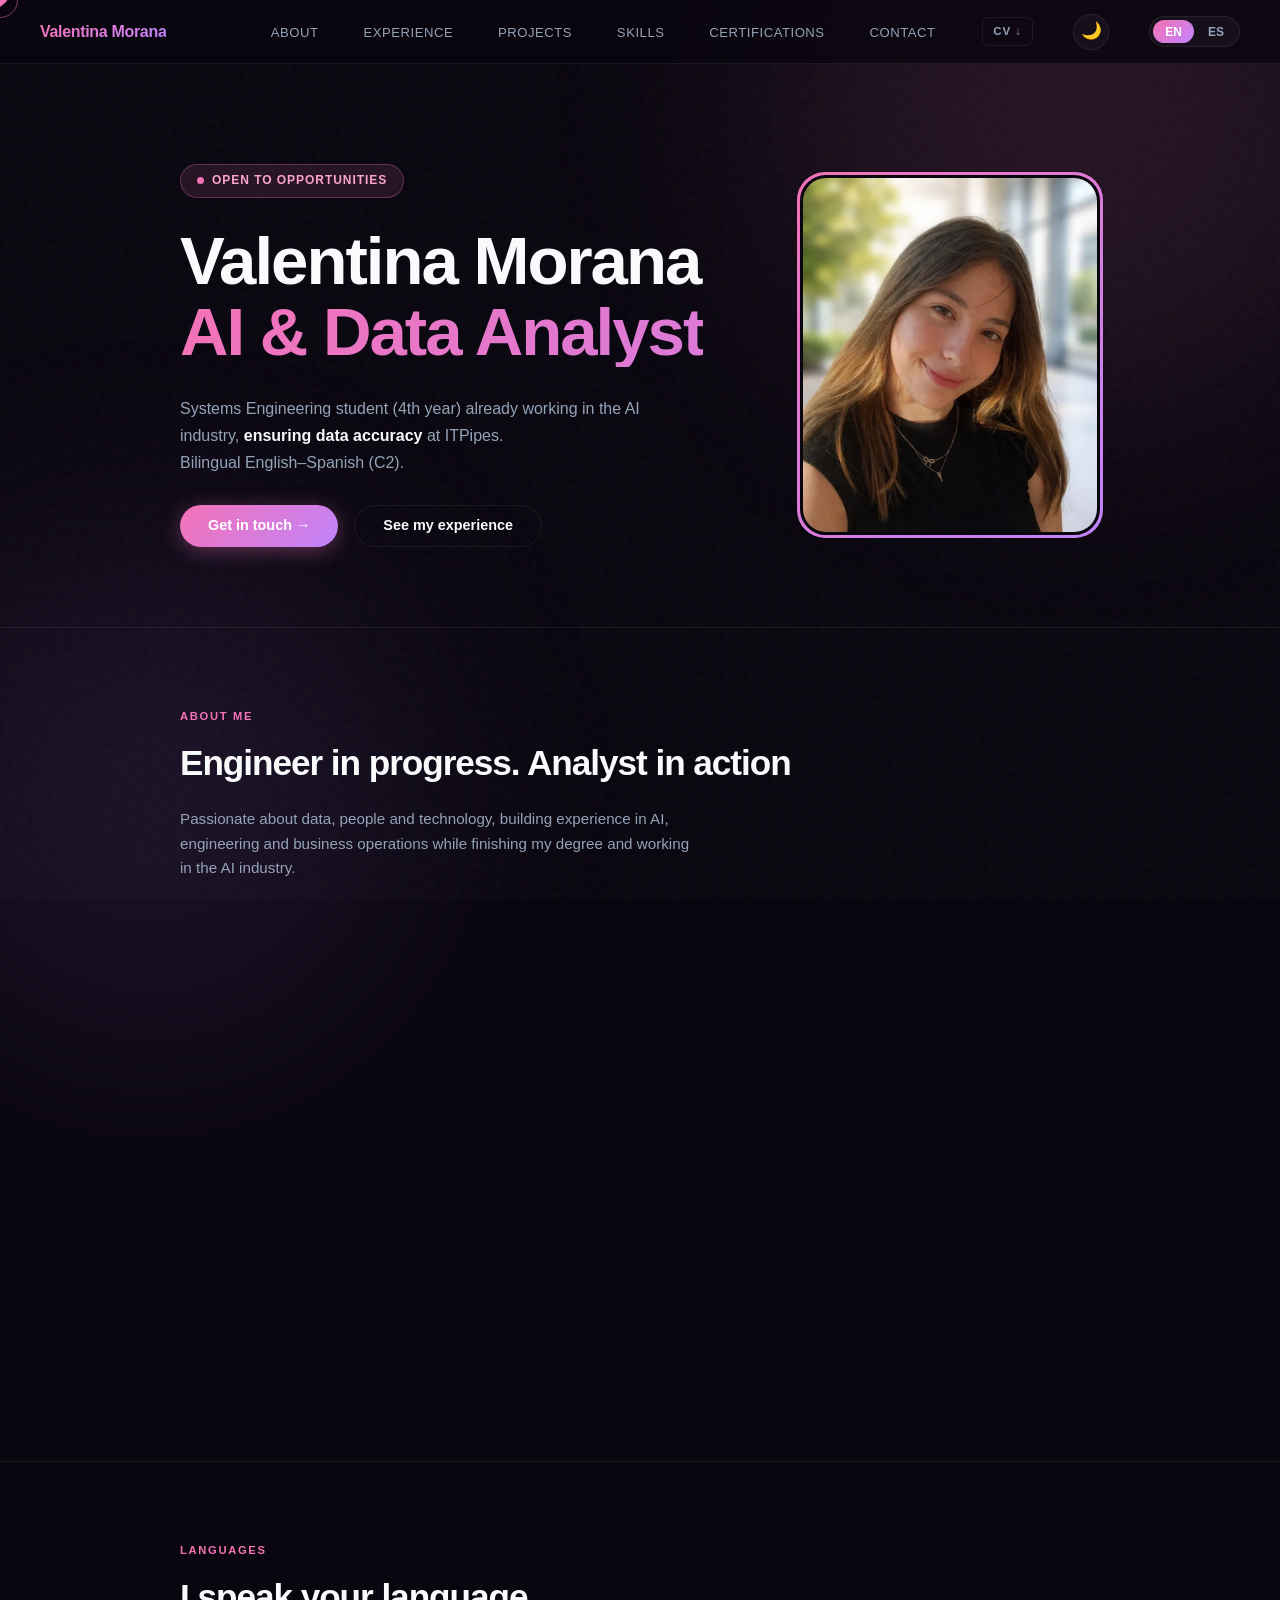
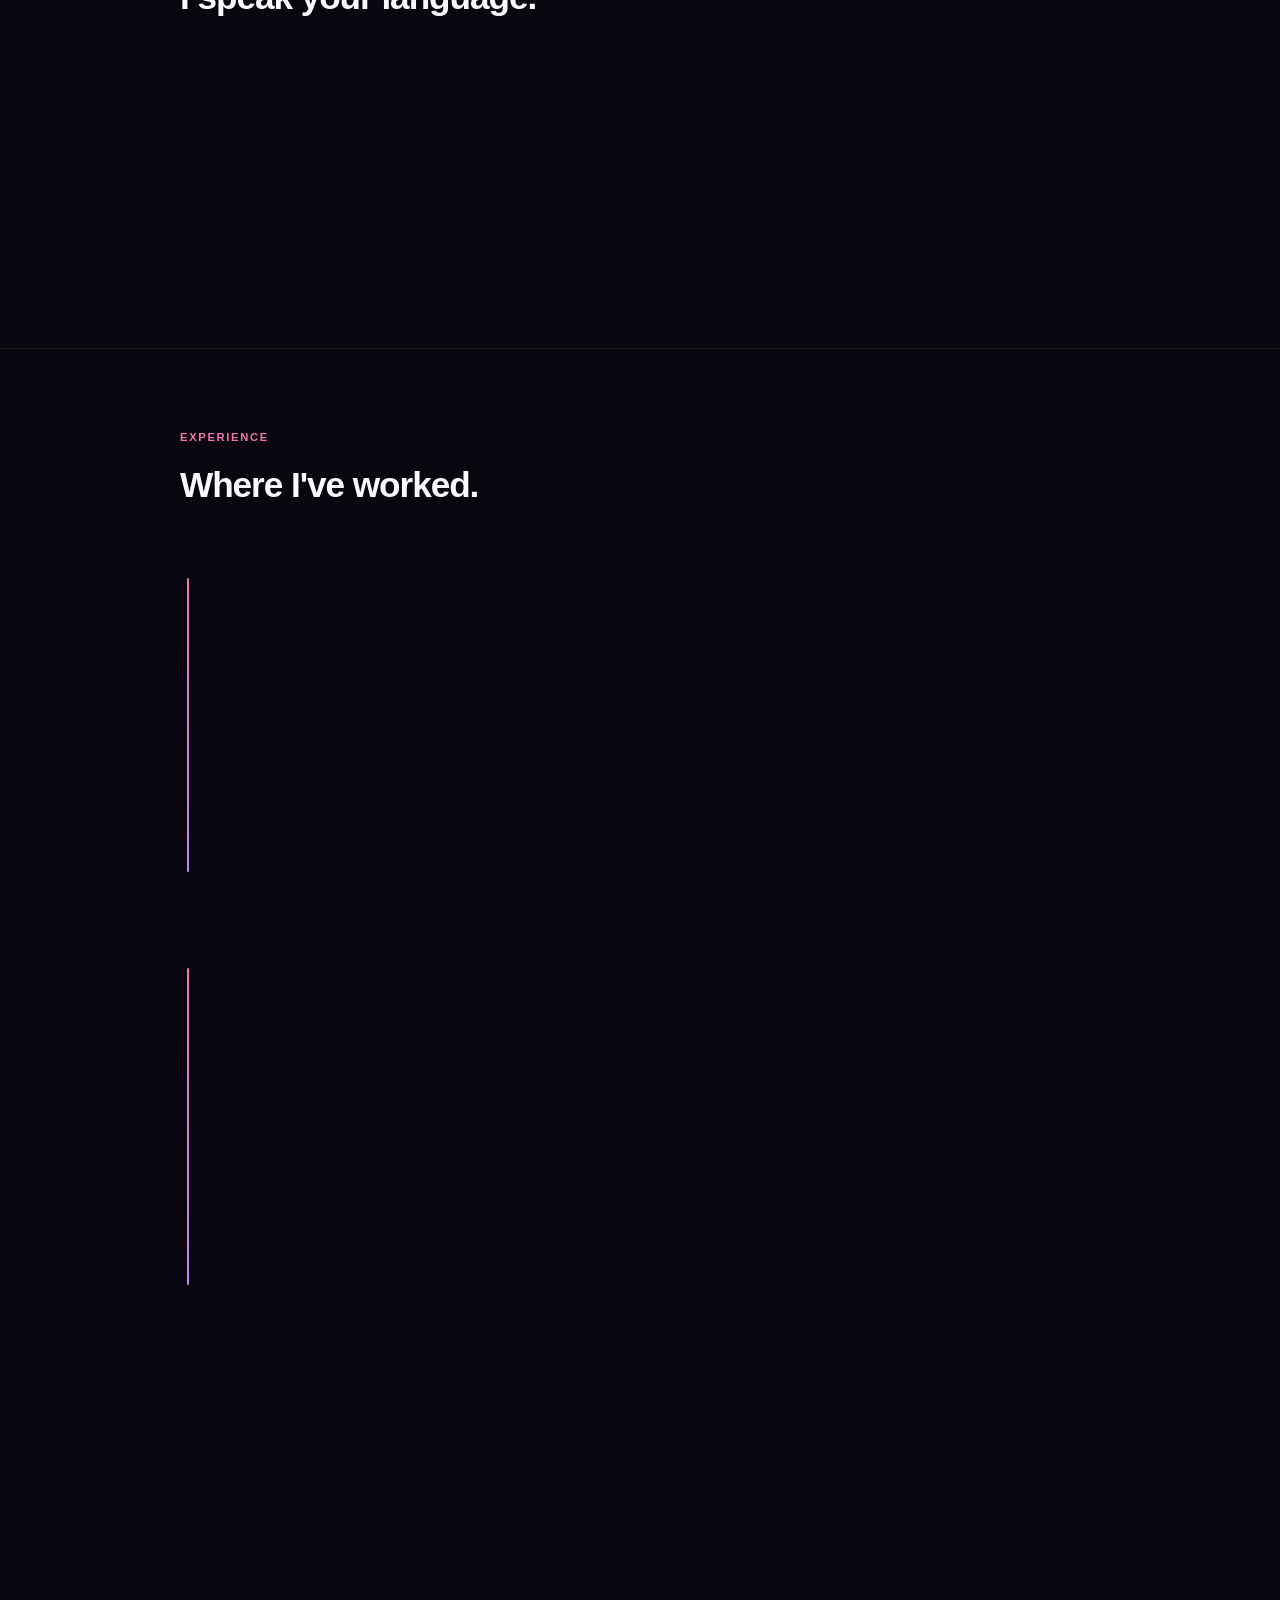
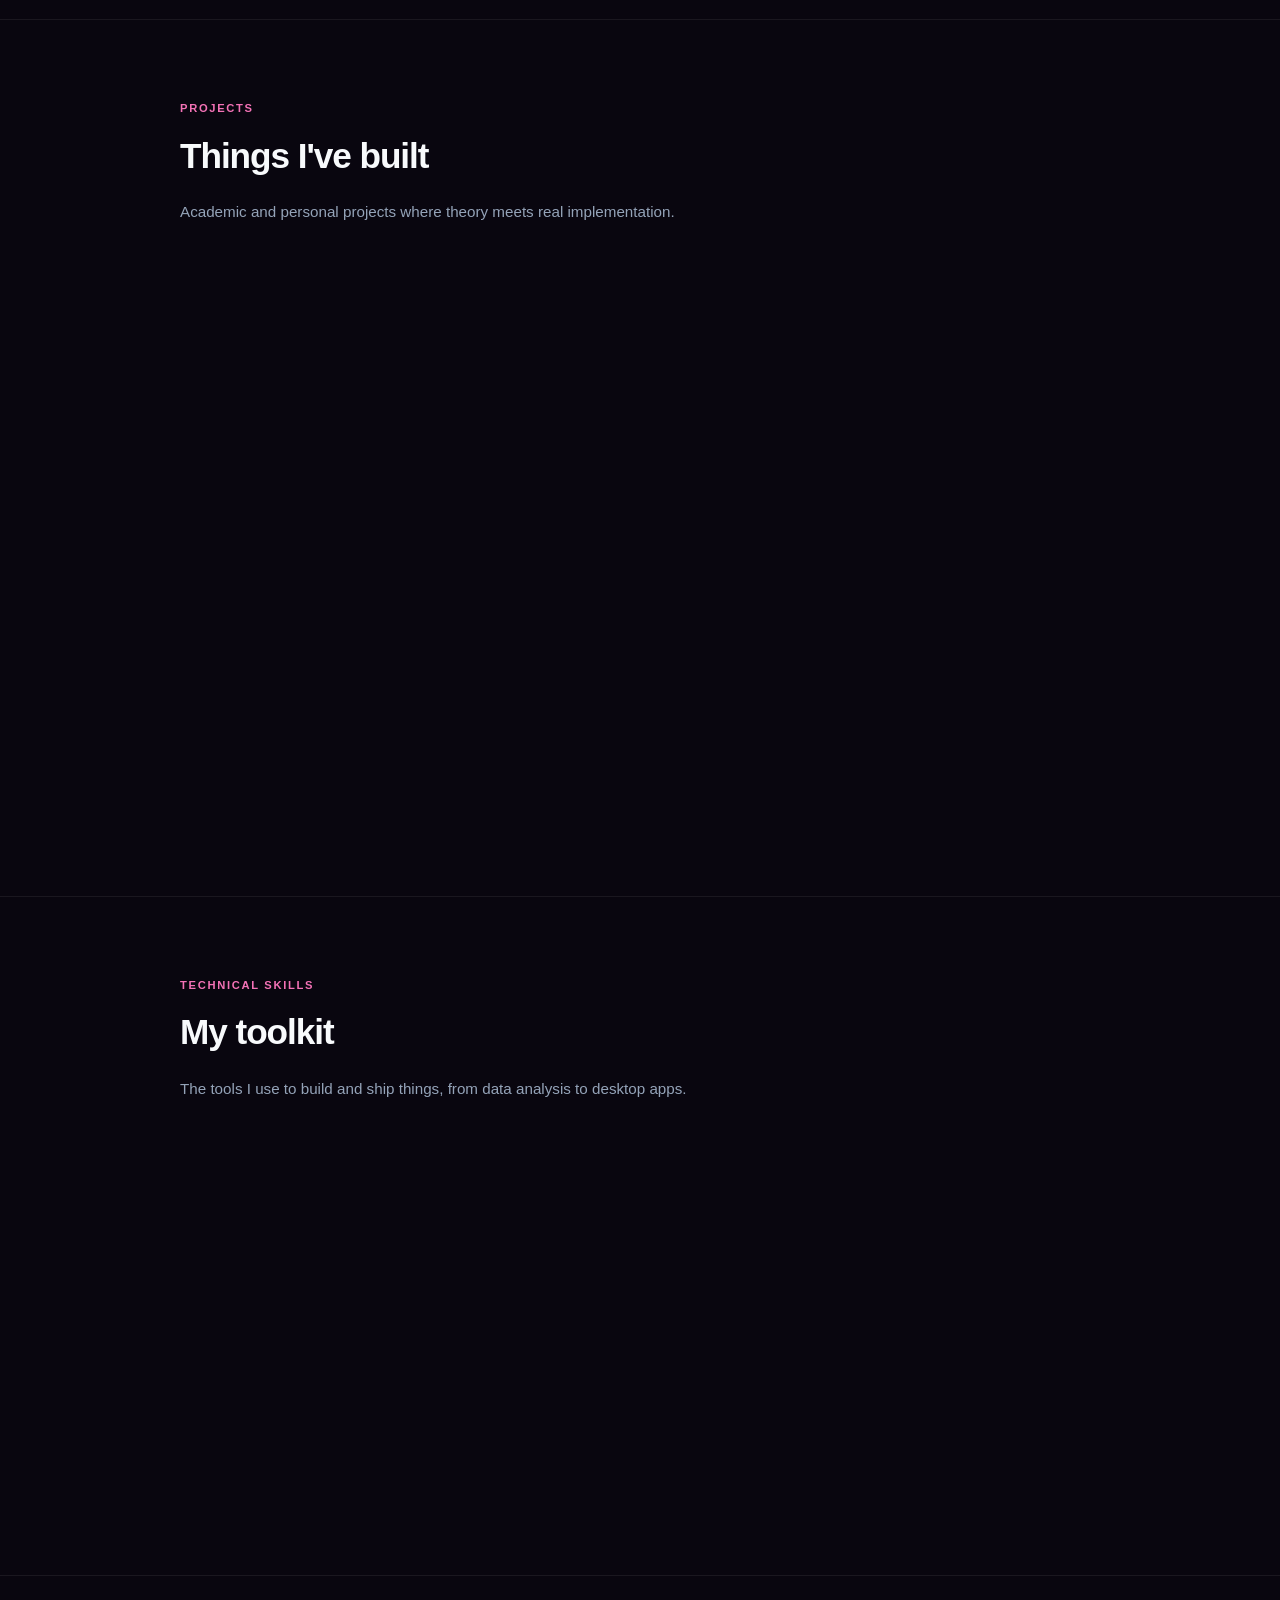
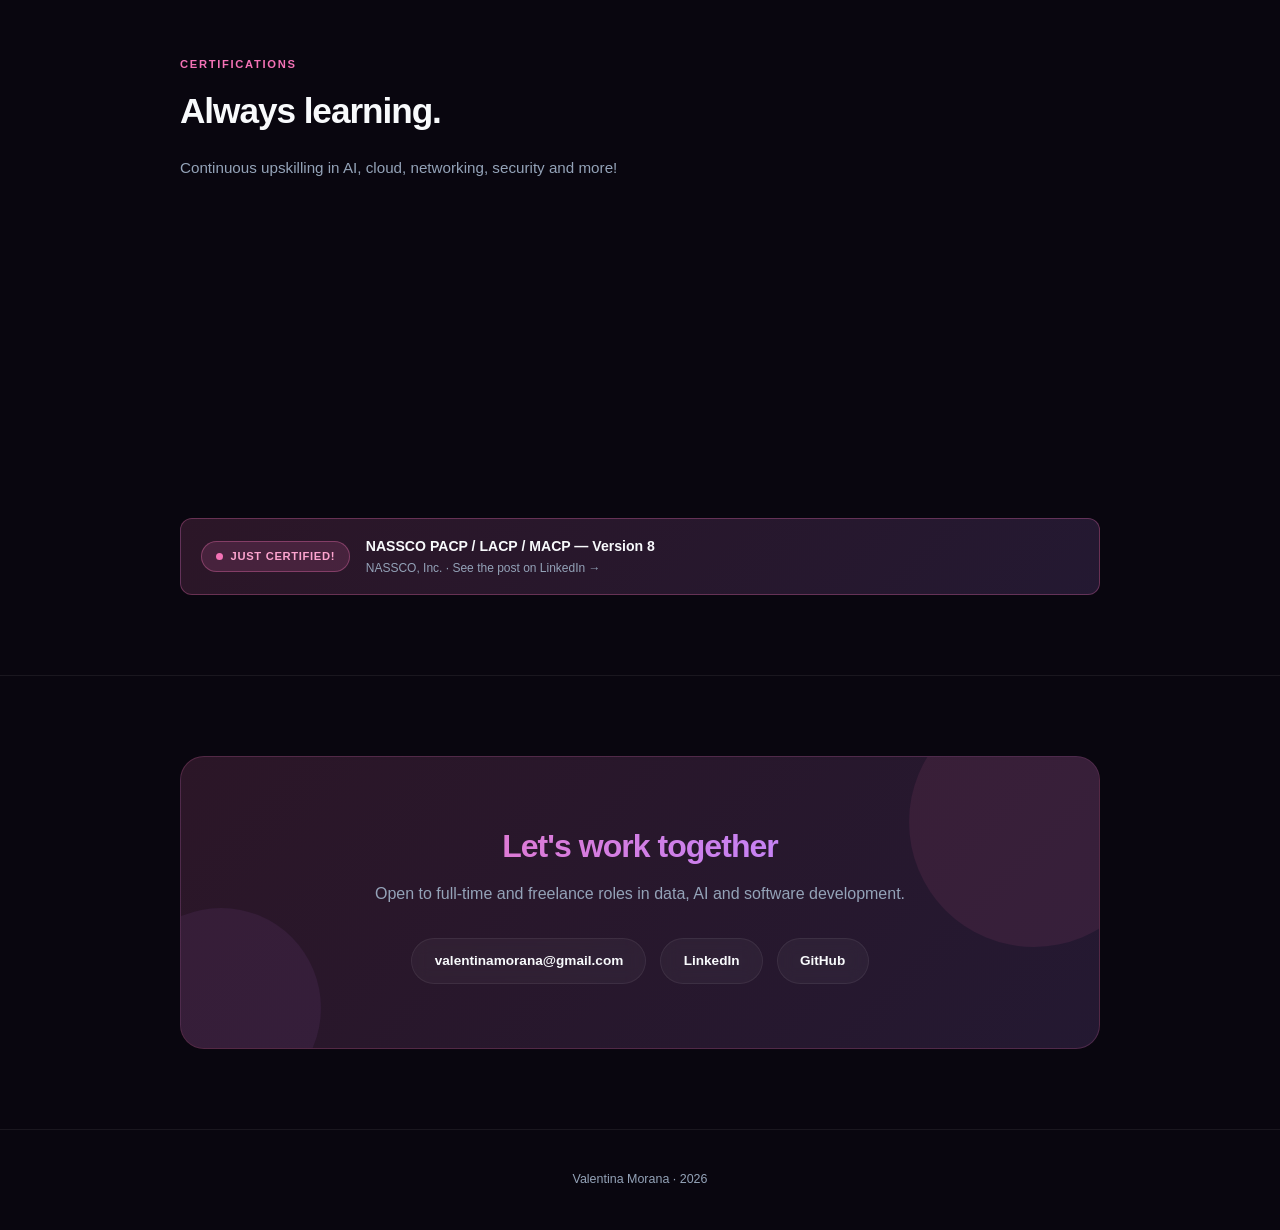
==== index.html @ 2c930c5a "fix missing cursor on 404, align copy across EN/ES, drop dangling punctuation - extract custom curso" ====
<!DOCTYPE html>
<html lang="en">
<head>
  <meta charset="UTF-8"/>
  <meta name="viewport" content="width=device-width, initial-scale=1.0"/>
  <meta name="description" content="Valentina Morana — AI &amp; Data Analyst. Systems Engineering student (4th year) working in AI quality at ITPipes. Open to data, AI and software roles."/>
  <meta property="og:title" content="Valentina Morana — AI &amp; Data Analyst"/>
  <meta property="og:description" content="Systems Engineering student (4th year) working in AI quality at ITPipes. Open to data, AI and software roles. Bilingual EN–ES (C2)."/>
  <meta property="og:type" content="website"/>
  <meta property="og:image" content="https://valentinamorana.vercel.app/images/og-image.jpg"/>
  <meta property="og:image:width" content="1200"/>
  <meta property="og:image:height" content="630"/>
  <meta name="twitter:card" content="summary_large_image"/>
  <meta name="twitter:title" content="Valentina Morana — AI &amp; Data Analyst"/>
  <meta name="twitter:description" content="Systems Engineering student (4th year) working in AI quality at ITPipes. Open to data, AI and software roles."/>
  <meta name="twitter:image" content="https://valentinamorana.vercel.app/images/og-image.jpg"/>
  <title>Valentina Morana — AI &amp; Data Analyst</title>
  <link rel="canonical" href="https://valentinamorana.vercel.app/"/>
  <link rel="icon" type="image/svg+xml" href="images/favicon.svg"/>
  <link rel="apple-touch-icon" href="images/favicon.svg"/>
  <link rel="manifest" href="manifest.json"/>
  <meta name="theme-color" content="#09060f"/>
  <meta http-equiv="Content-Security-Policy" content="default-src 'self'; img-src 'self' data:; style-src 'self' https://fonts.googleapis.com; font-src 'self' https://fonts.gstatic.com; script-src 'self'; connect-src 'self' https://vitals.vercel-insights.com"/>
  <link rel="preconnect" href="https://fonts.googleapis.com"/>
  <link rel="preconnect" href="https://fonts.gstatic.com" crossorigin/>
  <link href="https://fonts.googleapis.com/css2?family=Inter:wght@300;400;500;600;700;800;900&display=swap" rel="stylesheet"/>
  <link rel="preload" as="image" href="images/photo.webp" type="image/webp" fetchpriority="high"/>
  <link rel="stylesheet" href="style.css"/>
  <script type="application/ld+json">
  {
    "@context": "https://schema.org",
    "@type": "Person",
    "name": "Valentina Morana",
    "jobTitle": "AI & Data Analyst",
    "url": "https://valentinamorana.vercel.app/",
    "image": "https://valentinamorana.vercel.app/images/photo.jpg",
    "email": "mailto:valentinamorana@gmail.com",
    "sameAs": [
      "https://www.linkedin.com/in/valentinamorana/",
      "https://github.com/valentinamorana"
    ],
    "alumniOf": {
      "@type": "CollegeOrUniversity",
      "name": "Universidad Abierta Interamericana"
    },
    "worksFor": {
      "@type": "Organization",
      "name": "ITPipes"
    }
  }
  </script>
</head>
<body>

<a href="#main-content" class="skip-link" data-i18n="skip_link">Skip to content</a>

<!-- custom cursor -->
<div class="cursor-dot" id="cursor-dot" aria-hidden="true"></div>
<div class="cursor-ring" id="cursor-ring" aria-hidden="true"></div>

<!-- ambient blobs -->
<div class="blob blob-1" aria-hidden="true"></div>
<div class="blob blob-2" aria-hidden="true"></div>

<!-- NAV -->
<nav>
  <span class="nav-logo">Valentina Morana</span>
  <div class="nav-right">
    <ul class="nav-links">
      <li><a href="#about" data-i18n="nav_about">About</a></li>
      <li><a href="#experience" data-i18n="nav_exp">Experience</a></li>
      <li><a href="#projects" data-i18n="nav_proj">Projects</a></li>
      <li><a href="#skills" data-i18n="nav_skills">Skills</a></li>
      <li><a href="#certifications" data-i18n="nav_certs">Certifications</a></li>
      <li><a href="#contact" data-i18n="nav_contact">Contact</a></li>
    </ul>
    <a class="cv-btn" href="CV/Resume - Valentina Morana.pdf" download="Resume - Valentina Morana.pdf" id="cv-btn" aria-label="Download CV">CV ↓</a>
    <button class="theme-btn" id="theme-btn" aria-label="Toggle dark/light theme">🌙</button>
    <div class="lang-toggle" role="group" aria-label="Language switcher">
      <button class="lang-btn active" id="btn-en" aria-pressed="true">EN</button>
      <button class="lang-btn" id="btn-es" aria-pressed="false">ES</button>
    </div>
  </div>
</nav>

<main id="main-content">

<!-- HERO -->
<div class="hero">
  <div class="hero-left">
    <div class="hero-badge">
      <span class="dot"></span>
      <span data-i18n="hero_badge">Open to opportunities</span>
    </div>
    <h1>
      <span class="name">Valentina Morana</span>
      <span class="title" data-i18n="hero_title">AI &amp; Data Analyst</span>
    </h1>
    <p class="hero-sub" data-i18n="hero_sub">
      Systems Engineering student (4th year) already working in the AI industry,
      <strong>ensuring data accuracy</strong> at ITPipes.<br/>
      Bilingual English–Spanish (C2).
    </p>
    <div class="hero-cta">
      <a href="#contact" class="btn-primary" data-i18n="hero_cta1">Get in touch →</a>
      <a href="#experience" class="btn-secondary" data-i18n="hero_cta2">See my experience</a>
    </div>
  </div>

  <div class="hero-photo-wrap">
    <div class="hero-photo" id="photo-click">
      <picture>
        <source srcset="images/photo.webp" type="image/webp"/>
        <img id="hero-photo-img" src="images/photo.jpg" width="700" height="1050" alt="Valentina Morana" fetchpriority="high"/>
      </picture>
    </div>
  </div>
</div>

<hr class="divider"/>

<!-- ABOUT -->
<div class="section-wrap">
<section id="about">
  <p class="section-label" data-i18n="about_label">About me</p>
  <h2 class="section-title" data-i18n="about_title">Engineer in progress. Analyst in action</h2>
  <p class="section-desc" data-i18n="about_desc">Passionate about data, people and technology, building experience in AI, engineering and business operations while finishing my degree and working in the AI industry.</p>
  <div class="about-grid">
    <div class="about-card highlight">
      <span class="icon">🧠</span>
      <h3 data-i18n="about_c1_title">AI &amp; Data Quality</h3>
      <p data-i18n="about_c1_desc">Validating datasets for AI model training at ITPipes under NASSCO standards. I make sure AI learns from clean, reliable data.</p>
    </div>
    <div class="about-card">
      <span class="icon">🎓</span>
      <h3 data-i18n="about_c2_title">Systems Engineering — 4th Year</h3>
      <p data-i18n="about_c2_desc">Studying at Universidad Abierta Interamericana with hands-on experience in SQL Server, .NET, Python and C++.</p>
    </div>
    <div class="about-card highlight">
      <span class="icon">📊</span>
      <h3 data-i18n="about_c4_title">Business + Tech Mindset</h3>
      <p data-i18n="about_c4_desc">Experience bridging data pipelines and business operations — from logistics reporting to cross-functional team coordination.</p>
    </div>
    <div class="about-card">
      <span class="icon">🤖</span>
      <h3 data-i18n="pers_c1_title">Robotics Enthusiast</h3>
      <p data-i18n="pers_c1_desc">I genuinely enjoy building things — from IoT hardware projects to AI-driven systems. Robotics is where my curiosity lives.</p>
    </div>
    <div class="about-card highlight">
      <span class="icon">🗣️</span>
      <h3 data-i18n="pers_c2_title">Former English Teacher</h3>
      <p data-i18n="pers_c2_desc">I taught English before pivoting to tech. That background gives me strong communication skills — I explain complex ideas clearly, in two languages.</p>
    </div>
    <div class="about-card">
      <span class="icon">🤝</span>
      <h3 data-i18n="pers_c3_title">People Person</h3>
      <p data-i18n="pers_c3_desc">Years of client-facing work, team leadership and teaching mean I'm just as comfortable in a meeting room as I am in a dataset.</p>
    </div>
  </div>
</section>
</div>

<hr class="divider"/>

<!-- LANGUAGES -->
<div class="section-wrap">
<section id="languages">
  <p class="section-label" data-i18n="lang_label">Languages</p>
  <h2 class="section-title" data-i18n="lang_title">I speak your language.</h2>
  <div class="lang-cards">
    <div class="lang-card">
      <div class="lang-initial">ES</div>
      <div class="lang-name" data-i18n="lang1_name">Spanish</div>
      <span class="lang-level" data-i18n="lang1_level">Native</span>
      <p class="lang-desc" data-i18n="lang1_desc">Native speaker. Fluent in professional, technical, and everyday contexts.</p>
    </div>
    <div class="lang-card">
      <div class="lang-initial">EN</div>
      <div class="lang-name" data-i18n="lang2_name">English</div>
      <span class="lang-level">C2 Proficient</span>
      <p class="lang-desc" data-i18n="lang2_desc">Cambridge C1 Grade A · EF SET 81/100. Fully comfortable in English-only environments, meetings and written communication.</p>
    </div>
  </div>
</section>
</div>

<hr class="divider"/>

<!-- EXPERIENCE -->
<div class="section-wrap">
<section id="experience">
  <p class="section-label" data-i18n="exp_label">Experience</p>
  <h2 class="section-title" data-i18n="exp_title">Where I've worked.</h2>
  <div class="timeline">

    <div class="timeline-group">
      <div class="timeline-item">
        <span class="timeline-date">May 2026 — <span data-i18n="present">Present</span></span>
        <div class="timeline-content">
          <span class="timeline-company">ITPipes</span>
          <span class="timeline-role">Senior Business Quality Analyst</span>
          <p class="timeline-desc" data-i18n="exp0_desc">Promoted to Senior BQA — leading quality control processes and raising data standards for AI pipelines across the team.</p>
          <span class="timeline-tag" data-i18n="exp0_tag">🏆 Promoted</span>
        </div>
      </div>

      <div class="timeline-item">
        <span class="timeline-date">Sep 2025 — May 2026</span>
        <div class="timeline-content">
          <span class="timeline-company">ITPipes</span>
          <span class="timeline-role">Business Quality Analyst</span>
          <p class="timeline-desc" data-i18n="exp1_desc">Validated and quality-controlled pipeline inspection datasets under NASSCO standards, ensuring data integrity prior to AI model ingestion.</p>
          <span class="timeline-tag" data-i18n="exp1_tag">AI &amp; Data Quality</span>
        </div>
      </div>
    </div>

    <div class="timeline-group">
      <div class="timeline-item">
        <span class="timeline-date">Jan 2025 — Aug 2025</span>
        <div class="timeline-content">
          <span class="timeline-company">PLS Logistic Services</span>
          <span class="timeline-role" data-i18n="exp2_role">Logistics Coordinator</span>
          <p class="timeline-desc" data-i18n="exp2_desc">Promoted after 8 months — coordinated freight operations between clients, carriers and suppliers, managed shipment follow-ups and issue resolution, and led cross-functional workflow management in high-volume U.S. logistics environments.</p>
          <span class="timeline-tag" data-i18n="exp2_tag">🏆 Promoted</span>
        </div>
      </div>

      <div class="timeline-item">
        <span class="timeline-date">Jun 2024 — Jan 2025</span>
        <div class="timeline-content">
          <span class="timeline-company">PLS Logistic Services</span>
          <span class="timeline-role" data-i18n="exp3_role">Data Operations Analyst — Track &amp; Trace</span>
          <p class="timeline-desc" data-i18n="exp3_desc">Monitored and analyzed real-time freight data for U.S.-based logistics operations — tracking shipments, identifying delays and reporting on carrier performance across multiple logistics platforms.</p>
          <span class="timeline-tag" data-i18n="exp3_tag">Data Ops · Reporting</span>
        </div>
      </div>
    </div>

    <div class="timeline-item">
      <span class="timeline-date">Dec 2023 — Jun 2024</span>
      <div class="timeline-content">
        <span class="timeline-company">Bis Contact Center</span>
        <span class="timeline-role" data-i18n="exp4_role">Bilingual Analyst — US Health Insurance</span>
        <p class="timeline-desc" data-i18n="exp4_desc">Analyzed patient records for data-driven decisions in US health insurance cases. Worked entirely in English in a high-stakes, detail-oriented environment.</p>
        <span class="timeline-tag">English C2 · Data Analysis</span>
      </div>
    </div>

  </div>
</section>
</div>

<hr class="divider"/>

<!-- PROJECTS -->
<div class="section-wrap">
<section id="projects">
  <p class="section-label" data-i18n="proj_label">Projects</p>
  <h2 class="section-title" data-i18n="proj_title">Things I've built</h2>
  <p class="section-desc" data-i18n="proj_desc">Academic and personal projects where theory meets real implementation.</p>

  <div class="projects-grid">
    <div class="project-card featured">
      <div class="project-header">
        <span class="project-icon">💡</span>
        <span class="project-date">Oct – Nov 2025</span>
      </div>
      <div class="project-title" data-i18n="proj1_title">Interactive Light Show — IoT System with Sound Sensor</div>
      <p class="project-desc" data-i18n="proj1_desc">Final project for the Robotics subject at UAI. Developed an IoT smart lighting system that reacts in real time to sound input — integrating hardware sensors with a mobile app built in Android Studio.</p>
      <div class="project-tags">
        <span class="project-tag">Arduino</span>
        <span class="project-tag">Android Studio</span>
        <span class="project-tag">IoT</span>
        <span class="project-tag">Sensors</span>
        <span class="project-tag">Hardware</span>
      </div>
    </div>

    <div class="project-card">
      <div class="project-header">
        <span class="project-icon">🔍</span>
        <span class="project-date">Aug – Sep 2025</span>
      </div>
      <div class="project-title" data-i18n="proj2_title">Data Lake — Crime Statistics in Argentina</div>
      <p class="project-desc" data-i18n="proj2_desc">Data engineering project building a lake from public crime statistics in Argentina — structured, modeled and analyzed for insights.</p>
      <div class="project-tags">
        <span class="project-tag">Python</span>
        <span class="project-tag">SQL</span>
        <span class="project-tag">Data Lake</span>
        <span class="project-tag">Analytics</span>
      </div>
    </div>

    <div class="project-card">
      <div class="project-header">
        <span class="project-icon">📊</span>
        <span class="project-date">Jul 2025</span>
      </div>
      <div class="project-title" data-i18n="proj3_title">Statistical Inference &amp; Applied Probability — UAI Award</div>
      <p class="project-desc" data-i18n="proj3_desc">End-of-term project applying statistical inference, sampling theory and probability distributions to real-world data. Recognized with the "Premio a las Buenas Prácticas" by UAI and presented in the university's academic podcast.</p>
      <div class="project-tags">
        <span class="project-tag">Statistics</span>
        <span class="project-tag">Probability</span>
        <span class="project-tag">🏆 UAI Award</span>
        <span class="project-tag">UAI Podcast</span>
      </div>
    </div>
  </div>
</section>
</div>

<hr class="divider"/>

<!-- SKILLS -->
<div class="section-wrap">
<section id="skills">
  <p class="section-label" data-i18n="skills_label">Technical Skills</p>
  <h2 class="section-title" data-i18n="skills_title">My toolkit</h2>
  <p class="section-desc" data-i18n="skills_desc">The tools I use to build and ship things, from data analysis to desktop apps.</p>
  <div class="skills-grid">
    <div class="skill-card highlight">
      <span class="skill-icon">🐍</span>
      <h4>Python</h4>
      <p data-i18n="skill1_desc">Pandas &amp; NumPy for data analysis. Data Science and Analytics workflows.</p>
    </div>
    <div class="skill-card">
      <span class="skill-icon">🗄️</span>
      <h4>SQL Server</h4>
      <p data-i18n="skill2_desc">Relational DB design, stored procedures and C# integration.</p>
    </div>
    <div class="skill-card highlight">
      <span class="skill-icon">💻</span>
      <h4>C# / .NET</h4>
      <p data-i18n="skill3_desc">Desktop apps with Windows Forms and OOP principles.</p>
    </div>
    <div class="skill-card">
      <span class="skill-icon">⚙️</span>
      <h4>C++</h4>
      <p data-i18n="skill4_desc">Performance programming, data structures, memory management.</p>
    </div>
    <div class="skill-card">
      <span class="skill-icon">🔗</span>
      <h4>n8n / AI Agents</h4>
      <p data-i18n="skill5_desc">Automated AI agent workflows and integrations.</p>
    </div>
    <div class="skill-card highlight">
      <span class="skill-icon">📈</span>
      <h4>Power BI</h4>
      <p data-i18n="skill6_desc">Interactive dashboards and data visualization for business reporting.</p>
    </div>
    <div class="skill-card">
      <span class="skill-icon">🐙</span>
      <h4>Git / GitHub</h4>
      <p data-i18n="skill7_desc">Version control, branching and collaborative development workflows.</p>
    </div>
    <div class="skill-card highlight">
      <span class="skill-icon">🐧</span>
      <h4>Linux / Bash</h4>
      <p data-i18n="skill8_desc">Command line, shell scripting and file system management in Unix environments.</p>
    </div>
  </div>
</section>
</div>

<hr class="divider"/>

<!-- CERTIFICATIONS -->
<div class="section-wrap">
<section id="certifications">
  <p class="section-label" data-i18n="certs_label">Certifications</p>
  <h2 class="section-title" data-i18n="certs_title">Always learning.</h2>
  <p class="section-desc" data-i18n="certs_desc">Continuous upskilling in AI, cloud, networking, security and more!</p>
  <div class="certs-grid">
    <div class="cert-card"><div class="cert-logo">🤖</div><div><span class="cert-name">Creating AI Agents with n8n</span><span class="cert-issuer">LinkedIn Learning</span></div></div>
    <div class="cert-card"><div class="cert-logo">☁️</div><div><span class="cert-name">Cloud Foundations</span><span class="cert-issuer">AWS Academy</span></div></div>
    <div class="cert-card"><div class="cert-logo">🔒</div><div><span class="cert-name">HCIA-Security V4.0</span><span class="cert-issuer">Huawei ICT Academy</span></div></div>
    <div class="cert-card"><div class="cert-logo">📡</div><div><span class="cert-name">HCIA-5G V2.0</span><span class="cert-issuer">Huawei ICT Academy</span></div></div>
    <div class="cert-card"><div class="cert-logo">🌐</div><div><span class="cert-name">HCIA-Datacom V1.0</span><span class="cert-issuer">Huawei ICT Academy</span></div></div>
    <div class="cert-card"><div class="cert-logo">🌐</div><div><span class="cert-name">Computer Network</span><span class="cert-issuer">Huawei ICT Academy</span></div></div>
    <div class="cert-card"><div class="cert-logo">📊</div><div><span class="cert-name" data-i18n="cert_google_name">Google Data Analytics Certificate</span><span class="cert-issuer" data-i18n="cert_google_issuer">Coursera / Google · Modules 1–2</span></div></div>
    <div class="cert-card"><div class="cert-logo">📜</div><div><span class="cert-name">First Certificate in English — C1 Grade A</span><span class="cert-issuer">Cambridge Assessment</span></div></div>
    <div class="cert-card"><div class="cert-logo">📜</div><div><span class="cert-name">EF SET Certificate — 81/100 (C2)</span><span class="cert-issuer">EF Education First</span></div></div>
  </div>

  <a class="cert-fresh" href="https://www.linkedin.com/posts/valentinamorana_morana-valentina-plm-v8-nassco-ugcPost-7473471035372404736-lhkv/" target="_blank" rel="noopener noreferrer">
    <span class="cert-fresh-badge"><span class="dot"></span><span data-i18n="cert_fresh_badge">Just certified!</span></span>
    <div class="cert-fresh-body">
      <span class="cert-fresh-name">NASSCO PACP / LACP / MACP — Version 8</span>
      <span class="cert-fresh-issuer" data-i18n="cert_fresh_issuer">NASSCO, Inc. · See the post on LinkedIn →</span>
    </div>
  </a>
</section>
</div>

<hr class="divider"/>

<!-- CONTACT -->
<div class="section-wrap">
<section id="contact">
  <div class="contact-box">
    <h2 data-i18n="contact_title">Let's work together</h2>
    <p data-i18n="contact_desc">Open to full-time and freelance roles in data, AI and software development.</p>
    <div class="contact-links">
      <a href="mailto:valentinamorana@gmail.com" class="contact-link">valentinamorana@gmail.com</a>
      <a href="https://www.linkedin.com/in/valentinamorana/" target="_blank" rel="noopener noreferrer" class="contact-link">LinkedIn</a>
      <a href="https://github.com/valentinamorana" target="_blank" rel="noopener noreferrer" class="contact-link">GitHub</a>
    </div>
  </div>
</section>
</div>

</main>

<footer>
  <span data-i18n="footer">Valentina Morana · 2026</span>
</footer>

<script defer src="cursor.js"></script>
<script defer src="main.js"></script>
<script defer src="analytics-init.js"></script>
<script defer src="/_vercel/insights/script.js"></script>
</body>
</html>
---- style.css ----
*, *::before, *::after { box-sizing: border-box; margin: 0; padding: 0; }

:root {
  --bg:        #09060f;
  --bg2:       #110c1c;
  --pink:      #f472b6;
  --pink-soft: #fda4cf;
  --lilac:     #c084fc;
  --grad:      linear-gradient(135deg, #f472b6 0%, #c084fc 100%);
  --grad-soft: linear-gradient(135deg, rgba(244,114,182,0.15) 0%, rgba(192,132,252,0.15) 100%);
  --white:     #f8fafc;
  --muted:     #94a3b8;
  --border:    rgba(255,255,255,0.07);
  --card:      rgba(255,255,255,0.04);
  --shadow:    0 4px 24px rgba(244,114,182,0.12);
  --radius:    18px;
  --radius-sm: 12px;
}

html { scroll-behavior: smooth; }

body {
  font-family: 'Inter', sans-serif;
  background: var(--bg);
  color: var(--white);
  line-height: 1.6;
  overflow-x: hidden;
}

/* ─── NOISE TEXTURE overlay ─── */
body::before {
  content: '';
  position: fixed; inset: 0; z-index: 0;
  background-image: url("data:image/svg+xml,%3Csvg viewBox='0 0 200 200' xmlns='http://www.w3.org/2000/svg'%3E%3Cfilter id='n'%3E%3CfeTurbulence type='fractalNoise' baseFrequency='0.75' numOctaves='4' stitchTiles='stitch'/%3E%3C/filter%3E%3Crect width='100%25' height='100%25' filter='url(%23n)' opacity='0.03'/%3E%3C/svg%3E");
  pointer-events: none;
}

/* ─── GLOW blobs ─── */
.blob {
  position: fixed; border-radius: 50%;
  filter: blur(120px); pointer-events: none; z-index: 0;
}
.blob-1 { width: 600px; height: 600px; top: -200px; right: -100px; background: rgba(244,114,182,0.12); }
.blob-2 { width: 500px; height: 500px; bottom: -150px; left: -100px; background: rgba(192,132,252,0.10); }

/* ─── NAV ─── */
nav {
  position: sticky; top: 0; z-index: 100;
  display: flex; align-items: center; justify-content: space-between;
  padding: 0 2.5rem; height: 64px;
  background: rgba(9,6,15,0.8);
  backdrop-filter: blur(16px);
  border-bottom: 1px solid var(--border);
}
.nav-logo {
  font-weight: 800; font-size: 1rem; letter-spacing: -0.02em;
  background: var(--grad); text-decoration: none;
  -webkit-background-clip: text; -webkit-text-fill-color: transparent; background-clip: text;
}
.nav-right { display: flex; align-items: center; gap: 2.5rem; }
.nav-links { list-style: none; display: flex; gap: 2rem; }
.nav-links a {
  text-decoration: none; color: var(--muted);
  font-size: 0.82rem; font-weight: 500; letter-spacing: 0.04em; text-transform: uppercase;
  transition: color 0.2s;
  padding: 1.2rem 0.4rem;
}
.nav-links a:hover { color: var(--pink); }

/* lang toggle */
.lang-toggle {
  display: flex; background: var(--card); border: 1px solid var(--border);
  border-radius: 100px; padding: 3px; gap: 2px;
}
.lang-btn {
  border: none; background: transparent; color: var(--muted);
  padding: 0.28rem 0.75rem; border-radius: 100px;
  font-size: 0.75rem; font-weight: 700; cursor: pointer; font-family: 'Inter', sans-serif;
  transition: all 0.2s;
}
.lang-btn.active { background: var(--grad); color: white; }

/* ─── HERO ─── */
.hero {
  position: relative; z-index: 1;
  max-width: 1000px; margin: 0 auto;
  padding: 100px 2.5rem 80px;
  display: grid; grid-template-columns: 1fr auto;
  gap: 4rem; align-items: center;
}
.hero-left { display: flex; flex-direction: column; gap: 1.75rem; }

.hero-badge {
  display: inline-flex; align-items: center; gap: 0.5rem;
  background: rgba(244,114,182,0.12); border: 1px solid rgba(244,114,182,0.3);
  color: var(--pink-soft); font-size: 0.75rem; font-weight: 700;
  letter-spacing: 0.08em; text-transform: uppercase;
  padding: 0.4rem 1rem; border-radius: 100px; width: fit-content;
}
.hero-badge .dot {
  width: 7px; height: 7px; border-radius: 50%;
  background: var(--pink); animation: pulse 2s infinite;
}
@keyframes pulse { 0%,100%{opacity:1;} 50%{opacity:0.3;} }

.hero h1 {
  font-size: clamp(2.8rem, 6vw, 4.2rem);
  font-weight: 900; line-height: 1.05; letter-spacing: -0.03em;
}
.hero h1 .name { color: var(--white); }
.hero h1 .title {
  background: var(--grad);
  -webkit-background-clip: text; -webkit-text-fill-color: transparent; background-clip: text;
  display: block;
}

.hero-sub {
  font-size: 1rem; color: var(--muted); max-width: 500px; line-height: 1.7;
}
.hero-sub strong { color: var(--white); font-weight: 600; }

.hero-cta { display: flex; gap: 1rem; flex-wrap: wrap; }
.btn-primary {
  background: var(--grad); color: white; border: none;
  padding: 0.8rem 1.75rem; border-radius: 100px;
  font-size: 0.9rem; font-weight: 700; cursor: pointer; text-decoration: none;
  box-shadow: 0 4px 20px rgba(244,114,182,0.35);
  display: inline-flex; align-items: center; justify-content: center;
  line-height: 1;
  transition: transform 0.2s, box-shadow 0.2s;
}
.btn-primary:hover { transform: translateY(-2px); box-shadow: 0 6px 28px rgba(244,114,182,0.5); }
.btn-secondary {
  background: transparent; color: var(--white);
  border: 1px solid var(--border); padding: 0.8rem 1.75rem;
  border-radius: 100px; font-size: 0.9rem; font-weight: 600;
  cursor: pointer; text-decoration: none;
  display: inline-flex; align-items: center; justify-content: center;
  line-height: 1; white-space: nowrap;
  transition: border-color 0.2s, color 0.2s;
}
.btn-secondary:hover { border-color: var(--pink); color: var(--pink); }

/* ─── PHOTO ─── */
.hero-photo-wrap {
  position: relative; flex-shrink: 0;
  width: 300px; height: 360px;
  transition: transform 0.18s ease-out;
}
.hero-photo-wrap::before {
  content: '';
  position: absolute; inset: -3px; border-radius: 28px;
  background: var(--grad); z-index: 0;
}
.hero-photo {
  position: relative; z-index: 1;
  width: 100%; height: 100%;
  border-radius: 26px; overflow: hidden;
  background: var(--bg2);
  border: 3px solid var(--bg);
  cursor: pointer;
}
.hero-photo img {
  width: 100%; height: 100%; object-fit: cover; object-position: center top;
  display: block;
}
.photo-placeholder {
  width: 100%; height: 100%;
  display: flex; flex-direction: column;
  align-items: center; justify-content: center; gap: 0.75rem;
  background: var(--grad-soft);
  color: var(--muted); font-size: 0.8rem; text-align: center; padding: 1rem;
}
.photo-placeholder .photo-icon { font-size: 2.5rem; }

.hero-stack-badge {
  position: absolute; bottom: -16px; left: -20px; z-index: 2;
  background: var(--bg2); border: 1px solid var(--border);
  border-radius: var(--radius-sm); padding: 0.75rem 1.1rem;
  display: flex; align-items: center; gap: 0.6rem;
  backdrop-filter: blur(8px);
  box-shadow: 0 8px 32px rgba(0,0,0,0.4);
}
.hero-stack-badge .badge-icon {
  width: 32px; height: 32px; border-radius: 8px;
  background: var(--grad); display: flex; align-items: center; justify-content: center;
  font-size: 0.9rem; flex-shrink: 0;
}
.hero-stack-badge .badge-text { display: flex; flex-direction: column; gap: 1px; }
.hero-stack-badge .badge-label { font-size: 0.65rem; color: var(--muted); text-transform: uppercase; letter-spacing: 0.08em; font-weight: 600; }
.hero-stack-badge .badge-value { font-size: 0.82rem; font-weight: 700; color: var(--white); }

/* ─── SECTIONS ─── */
.section-wrap { position: relative; z-index: 1; }
section { max-width: 1000px; margin: 0 auto; padding: 80px 2.5rem; }
.divider { border: none; border-top: 1px solid var(--border); margin: 0; position: relative; z-index: 1; }

.section-label {
  font-size: 0.7rem; font-weight: 700; letter-spacing: 0.15em;
  text-transform: uppercase; color: var(--pink); margin-bottom: 0.6rem;
}
.section-title {
  font-size: clamp(1.6rem, 3vw, 2.2rem); font-weight: 800;
  letter-spacing: -0.03em; margin-bottom: 1rem;
}
.section-desc { font-size: 0.95rem; color: var(--muted); max-width: 520px; margin-bottom: 2.5rem; }

/* ─── ABOUT CARDS ─── */
.about-grid { display: grid; grid-template-columns: 1fr 1fr 1fr; gap: 1rem; }
.about-card {
  background: var(--card); border: 1px solid var(--border);
  border-radius: var(--radius); padding: 1.75rem;
  backdrop-filter: blur(8px);
  transition: border-color 0.2s;
}
.about-card:hover { border-color: rgba(244,114,182,0.3); }
.about-card .icon { font-size: 1.4rem; margin-bottom: 0.75rem; display: block; }
.about-card h3 { font-size: 0.9rem; font-weight: 700; margin-bottom: 0.35rem; }
.about-card p { font-size: 0.83rem; color: var(--muted); line-height: 1.65; }
.about-card.highlight {
  background: var(--grad-soft);
  border-color: rgba(244,114,182,0.25);
}
.about-card.highlight h3 { background: var(--grad); -webkit-background-clip: text; -webkit-text-fill-color: transparent; background-clip: text; }

/* ─── TIMELINE ─── */
.timeline { display: flex; flex-direction: column; padding-left: 1.6rem; }
.timeline-item {
  display: grid; grid-template-columns: 140px 1fr;
  gap: 2rem; padding: 2rem 0;
  border-bottom: 1px solid var(--border);
  position: relative;
}
.timeline-item:last-child { border-bottom: none; }

.timeline-item::before {
  content: '';
  position: absolute;
  left: -1.6rem;
  top: 2.45rem;
  width: 9px; height: 9px;
  border-radius: 50%;
  background: var(--muted);
  border: 2px solid var(--bg);
  z-index: 2;
}

.timeline-date { font-size: 0.75rem; color: var(--muted); font-weight: 500; padding-top: 4px; line-height: 1.5; }
.timeline-content { display: flex; flex-direction: column; gap: 0.4rem; }
.timeline-company {
  font-size: 0.7rem; font-weight: 700; letter-spacing: 0.1em;
  text-transform: uppercase;
  background: var(--grad); -webkit-background-clip: text; -webkit-text-fill-color: transparent; background-clip: text;
}
.timeline-role { font-size: 1rem; font-weight: 700; color: var(--white); }
.timeline-desc { font-size: 0.83rem; color: var(--muted); line-height: 1.7; }
.timeline-tag {
  display: inline-block; margin-top: 0.5rem;
  background: rgba(244,114,182,0.1); border: 1px solid rgba(244,114,182,0.25);
  color: var(--pink-soft); font-size: 0.7rem; font-weight: 600;
  padding: 0.2rem 0.7rem; border-radius: 100px; width: fit-content;
}

/* ─── TIMELINE GROUP ─── */
.timeline-group { position: relative; }
.timeline-group .timeline-item::before { display: none; }
.timeline-group::before {
  content: '';
  position: absolute;
  left: -1.155rem;
  top: calc(2.45rem + 9px);
  bottom: calc(2.45rem + 9px);
  width: 2px;
  background: linear-gradient(to bottom, #f472b6, #c084fc);
  border-radius: 2px;
  z-index: 1;
}
.timeline-group .timeline-item:not(:last-child) {
  border-bottom: 1px solid rgba(244,114,182,0.12);
}

/* ─── SKILLS ─── */
.skills-grid { display: grid; grid-template-columns: repeat(auto-fill, minmax(185px, 1fr)); gap: 1rem; }
.skill-card {
  background: var(--card); border: 1px solid var(--border);
  border-radius: var(--radius-sm); padding: 1.25rem 1.4rem;
  backdrop-filter: blur(8px);
  transition: border-color 0.2s, transform 0.2s;
}
.skill-card:hover { border-color: rgba(244,114,182,0.35); transform: translateY(-3px); }
.skill-card.highlight {
  background: var(--grad-soft);
  border-color: rgba(244,114,182,0.25);
}
.skill-card.highlight h4 {
  background: var(--grad); -webkit-background-clip: text; -webkit-text-fill-color: transparent; background-clip: text;
}
.skill-card .skill-icon { font-size: 1.3rem; margin-bottom: 0.5rem; display: block; }
.skill-card h4 { font-size: 0.88rem; font-weight: 700; margin-bottom: 0.2rem; }
.skill-card p { font-size: 0.78rem; color: var(--muted); }

/* ─── CERTS ─── */
.certs-grid { display: grid; grid-template-columns: repeat(auto-fill, minmax(230px, 1fr)); gap: 0.85rem; }
.cert-card {
  background: var(--card); border: 1px solid var(--border);
  border-radius: var(--radius-sm); padding: 0.9rem 1.1rem;
  display: flex; align-items: flex-start; gap: 0.75rem;
  backdrop-filter: blur(8px); transition: border-color 0.2s;
}
.cert-card:hover { border-color: rgba(192,132,252,0.35); }
.cert-logo {
  width: 34px; height: 34px; border-radius: 8px;
  background: var(--grad-soft); border: 1px solid rgba(244,114,182,0.2);
  flex-shrink: 0; display: flex; align-items: center; justify-content: center; font-size: 0.9rem;
}
.cert-name { font-size: 0.8rem; font-weight: 700; color: var(--white); display: block; margin-bottom: 2px; }
.cert-issuer { font-size: 0.72rem; color: var(--muted); }

/* ─── JUST CERTIFIED BANNER ─── */
.cert-fresh {
  margin-top: 0.85rem;
  display: flex; align-items: center; gap: 1rem; flex-wrap: wrap;
  background: var(--grad-soft); border: 1px solid rgba(244,114,182,0.3);
  border-radius: var(--radius-sm); padding: 1rem 1.25rem;
  text-decoration: none;
  transition: border-color 0.2s, transform 0.2s;
}
.cert-fresh:hover { border-color: rgba(244,114,182,0.55); transform: translateY(-2px); }
.cert-fresh-badge {
  display: inline-flex; align-items: center; gap: 0.5rem;
  background: rgba(244,114,182,0.14); border: 1px solid rgba(244,114,182,0.35);
  color: var(--pink-soft); font-size: 0.7rem; font-weight: 700;
  letter-spacing: 0.06em; text-transform: uppercase;
  padding: 0.35rem 0.85rem; border-radius: 100px; flex-shrink: 0;
}
.cert-fresh-badge .dot {
  width: 7px; height: 7px; border-radius: 50%;
  background: var(--pink); animation: pulse 2s infinite;
}
.cert-fresh-body { display: flex; flex-direction: column; gap: 2px; }
.cert-fresh-name { font-size: 0.88rem; font-weight: 700; color: var(--white); }
.cert-fresh-issuer { font-size: 0.75rem; color: var(--muted); }

/* ─── PROJECTS ─── */
.projects-grid { display: grid; grid-template-columns: 1fr 1fr; gap: 1.25rem; }
.project-card {
  background: var(--card); border: 1px solid var(--border);
  border-radius: var(--radius); padding: 1.75rem;
  backdrop-filter: blur(8px); transition: border-color 0.2s, transform 0.2s;
  display: flex; flex-direction: column; gap: 0.75rem;
}
.project-card:hover { border-color: rgba(244,114,182,0.35); transform: translateY(-3px); }
.project-card.featured {
  background: var(--grad-soft); border-color: rgba(244,114,182,0.25);
  grid-column: 1 / -1;
}
.project-header { display: flex; align-items: flex-start; justify-content: space-between; gap: 1rem; }
.project-icon { font-size: 1.5rem; }
.project-date { font-size: 0.7rem; color: var(--muted); font-weight: 500; white-space: nowrap; }
.project-title { font-size: 1rem; font-weight: 800; color: var(--white); letter-spacing: -0.01em; }
.project-desc { font-size: 0.83rem; color: var(--muted); line-height: 1.65; }
.project-tags { display: flex; flex-wrap: wrap; gap: 0.4rem; margin-top: 0.25rem; }
.project-tag {
  background: rgba(192,132,252,0.1); border: 1px solid rgba(192,132,252,0.2);
  color: #d8b4fe; font-size: 0.68rem; font-weight: 600;
  padding: 0.18rem 0.6rem; border-radius: 100px;
}
.award-card {
  background: linear-gradient(135deg, rgba(251,191,36,0.08) 0%, rgba(244,114,182,0.08) 100%);
  border: 1px solid rgba(251,191,36,0.2);
  border-radius: var(--radius); padding: 1.5rem 1.75rem;
  display: flex; align-items: flex-start; gap: 1rem;
}
.award-icon { font-size: 2rem; flex-shrink: 0; }
.award-title { font-size: 0.95rem; font-weight: 700; color: var(--white); margin-bottom: 0.25rem; }
.award-meta { font-size: 0.78rem; color: var(--muted); margin-bottom: 0.4rem; }
.award-desc { font-size: 0.82rem; color: var(--muted); line-height: 1.6; }

/* ─── LANGUAGES ─── */
.lang-cards { display: flex; gap: 1rem; flex-wrap: wrap; }
.lang-card {
  flex: 1; min-width: 200px;
  background: var(--card); border: 1px solid var(--border);
  border-radius: var(--radius); padding: 1.75rem;
  backdrop-filter: blur(8px); transition: border-color 0.2s;
}
.lang-card:hover { border-color: rgba(244,114,182,0.3); }
.lang-initial {
  width: 44px; height: 44px; border-radius: 10px;
  background: var(--grad-soft); border: 1px solid rgba(244,114,182,0.2);
  display: flex; align-items: center; justify-content: center;
  font-size: 0.78rem; font-weight: 800; letter-spacing: 0.06em;
  color: var(--pink-soft); margin-bottom: 1rem;
}
.lang-name { font-size: 1rem; font-weight: 700; margin-bottom: 0.35rem; }
.lang-level {
  display: inline-block;
  background: rgba(244,114,182,0.12); border: 1px solid rgba(244,114,182,0.25);
  color: var(--pink-soft); font-size: 0.72rem; font-weight: 700;
  padding: 0.18rem 0.65rem; border-radius: 100px; margin-bottom: 0.6rem;
}
.lang-desc { font-size: 0.8rem; color: var(--muted); }

/* ─── CONTACT ─── */
.contact-box {
  background: var(--grad-soft); border: 1px solid rgba(244,114,182,0.2);
  border-radius: 24px; padding: 4rem 3rem; text-align: center;
  position: relative; overflow: hidden;
}
.contact-box::before {
  content: ''; position: absolute; top: -60px; right: -60px;
  width: 250px; height: 250px; border-radius: 50%;
  background: rgba(244,114,182,0.08); pointer-events: none;
}
.contact-box::after {
  content: ''; position: absolute; bottom: -60px; left: -60px;
  width: 200px; height: 200px; border-radius: 50%;
  background: rgba(192,132,252,0.07); pointer-events: none;
}
@keyframes letsShimmer {
  0%        { background-position: -150% center; }
  60%, 100% { background-position: 250% center; }
}
.contact-box h2 {
  font-size: 2rem; font-weight: 800; letter-spacing: -0.03em; margin-bottom: 0.5rem;
  background: linear-gradient(90deg, #f472b6 0%, #c084fc 30%, #ffffff 48%, #fda4cf 52%, #c084fc 70%, #f472b6 100%);
  background-size: 250% auto;
  -webkit-background-clip: text; -webkit-text-fill-color: transparent; background-clip: text;
  animation: letsShimmer 3.2s ease-in-out infinite;
}
.contact-box p { color: var(--muted); font-size: 1rem; margin-bottom: 2rem; }
.contact-links { display: flex; gap: 0.85rem; justify-content: center; flex-wrap: wrap; }
.contact-link {
  background: var(--card); border: 1px solid var(--border);
  color: var(--white); padding: 0.7rem 1.4rem;
  border-radius: 100px; font-size: 0.85rem; font-weight: 600;
  text-decoration: none; display: flex; align-items: center; gap: 0.5rem;
  transition: border-color 0.2s, color 0.2s;
  backdrop-filter: blur(8px);
}
.contact-link:hover { border-color: var(--pink); color: var(--pink); }

/* ─── FOOTER ─── */
footer {
  text-align: center; padding: 2.5rem;
  font-size: 0.78rem; color: var(--muted);
  border-top: 1px solid var(--border);
  position: relative; z-index: 1;
}

/* ─── RESPONSIVE ─── */
@media (max-width: 700px) {
  /* Nav */
  nav { padding: 0 1.25rem; gap: 0.75rem; }
  .nav-links { display: none; }
  .nav-logo { font-size: 0.88rem; }

  /* Hero */
  .hero {
    grid-template-columns: 1fr;
    gap: 2rem;
    padding: 56px 1.5rem 56px;
  }
  .hero-photo-wrap { width: 190px; height: 228px; margin: 0 auto; }
  .hero-stack-badge {
    left: 50%;
    transform: translateX(-50%);
    bottom: -22px;
    white-space: nowrap;
  }

  /* Sections */
  section { padding: 56px 1.5rem; }

  /* About — una columna, todas las tarjetas al ancho completo */
  .about-grid { grid-template-columns: 1fr; }
  .about-card.highlight { grid-column: auto; }

  /* Timeline */
  .timeline-item { grid-template-columns: 1fr; gap: 0.25rem; }

  /* Projects */
  .projects-grid { grid-template-columns: 1fr; }
  .project-card.featured { grid-column: 1; }

  /* Lang cards — se apilan verticalmente */
  .lang-cards { flex-direction: column; }
  .lang-card { min-width: unset; }

  /* Contact */
  .contact-box { padding: 2.5rem 1.25rem; }
  .contact-box h2 { font-size: 1.5rem; }
  .contact-links { flex-direction: column; align-items: center; }
}

@media (max-width: 400px) {
  nav { padding: 0 1rem; }
  section { padding: 48px 1rem; }
  .hero { padding: 48px 1rem 48px; }
  .hero h1 { font-size: 2.4rem; }
  .hero-photo-wrap { width: 160px; height: 192px; }
  .lang-toggle { display: none; }
}

/* ─── LIGHT THEME ─── */
[data-theme="light"] {
  --bg:     #f5f3ff;
  --bg2:    #ede9fe;
  --white:  #1e1033;
  --muted:  #6b7280;
  --border: rgba(30,16,51,0.09);
  --card:   rgba(30,16,51,0.04);
  --shadow: 0 4px 24px rgba(244,114,182,0.18);
}
[data-theme="light"] nav { background: rgba(245,243,255,0.88); }
[data-theme="light"] .blob-1 { background: rgba(244,114,182,0.25); }
[data-theme="light"] .blob-2 { background: rgba(192,132,252,0.2); }
[data-theme="light"] .nav-links a { color: var(--muted); }

/* ─── THEME TOGGLE BUTTON ─── */
.theme-btn {
  width: 36px; height: 36px; border-radius: 50%;
  background: var(--card); border: 1px solid var(--border);
  font-size: 1.05rem; line-height: 1;
  display: flex; align-items: center; justify-content: center;
  cursor: pointer; flex-shrink: 0;
  transition: border-color 0.2s, transform 0.35s ease;
}
.theme-btn:hover { border-color: var(--pink); transform: rotate(20deg) scale(1.1); }

/* ─── CUSTOM CURSOR (desktop only) ─── */
@media (hover: hover) and (pointer: fine) {
  * { cursor: none !important; }
}
.cursor-dot {
  display: none; position: fixed; pointer-events: none; z-index: 9999;
  width: 20px; height: 18px;
  background: var(--pink); transform: translate(-50%, -50%);
  clip-path: path('M 10 16 C 10 16 1 10 1 5 C 1 2.2 3.2 0 6 0 C 7.8 0 9.4 0.9 10 2.3 C 10.6 0.9 12.2 0 14 0 C 16.8 0 19 2.2 19 5 C 19 10 10 16 10 16 Z');
}
.cursor-ring {
  display: none; position: fixed; pointer-events: none; z-index: 9998;
  width: 36px; height: 36px; border-radius: 50%;
  border: 1.5px solid rgba(244,114,182,0.5);
  transform: translate(-50%, -50%);
}
@media (hover: hover) and (pointer: fine) {
  .cursor-dot, .cursor-ring { display: block; }
}
@keyframes particleFade {
  0%   { opacity: 0.8; transform: translate(-50%,-50%) scale(1); }
  100% { opacity: 0;   transform: translate(-50%,-50%) scale(0.1); }
}
.cursor-particle {
  position: fixed; pointer-events: none; z-index: 9997;
  border-radius: 50%; transform: translate(-50%,-50%);
  animation: particleFade 0.55s ease-out forwards;
}

/* ─── HERO TITLE — FLOAT + GRADIENT FLOW ─── */
@keyframes gradientFlow {
  0%,100% { background-position: 0% 50%; }
  50%      { background-position: 100% 50%; }
}
@keyframes titleFloat {
  0%,100% { transform: translateY(0px); }
  50%      { transform: translateY(-8px); }
}
.hero h1 .title {
  background-size: 200% 200% !important;
  animation: gradientFlow 5s ease infinite, titleFloat 4s ease-in-out infinite;
  display: inline-block;
}

/* ─── SCROLL REVEAL ─── */
.reveal {
  opacity: 0; transform: translateY(28px);
  transition: opacity 0.6s ease, transform 0.6s ease;
}
.reveal.visible { opacity: 1; transform: translateY(0); }

/* ─── BLOB SCROLL DRIFT ─── */
.blob-1 { transition: top 1.8s ease; }
.blob-2 { transition: bottom 1.8s ease; }

/* ─── SCROLL SPY ─── */
.nav-links a.spy-active { color: var(--pink); }

/* ─── HEART RAIN ─── */
@keyframes heartFall {
  0%   { transform: translateY(0) rotate(-10deg) scale(0); opacity: 1; }
  10%  { transform: translateY(-20px) scale(1); }
  100% { transform: translateY(108vh) rotate(20deg) scale(0.6); opacity: 0; }
}
.heart-rain {
  position: fixed; pointer-events: none; z-index: 9999;
  animation: heartFall linear forwards;
}

/* ─── CV BUTTON ─── */
.cv-btn {
  border: 1px solid var(--border); background: transparent;
  color: var(--muted); padding: 0.28rem 0.65rem; border-radius: 6px;
  font-size: 0.72rem; font-weight: 700; letter-spacing: 0.08em;
  cursor: pointer; font-family: 'Inter', sans-serif;
  text-decoration: none; display: inline-flex; align-items: center;
  transition: border-color 0.2s, color 0.2s;
}
.cv-btn:hover { border-color: var(--pink); color: var(--pink); }

/* ─── 404 PAGE ─── */
.error-page {
  position: relative; z-index: 1;
  min-height: calc(100vh - 64px - 90px);
  max-width: 700px; margin: 0 auto;
  padding: 80px 2.5rem;
  display: flex; flex-direction: column; align-items: center; justify-content: center;
  text-align: center; gap: 1.25rem;
}
.error-code {
  font-size: clamp(4rem, 14vw, 7.5rem); font-weight: 900; line-height: 1;
  letter-spacing: -0.04em;
  background: var(--grad);
  -webkit-background-clip: text; -webkit-text-fill-color: transparent; background-clip: text;
}
.error-title {
  font-size: clamp(1.5rem, 3vw, 2rem); font-weight: 800; letter-spacing: -0.02em;
  color: var(--white);
}
.error-desc { font-size: 0.95rem; color: var(--muted); max-width: 420px; }

/* ─── SKIP LINK ─── */
.skip-link {
  position: absolute; top: -100px; left: 1rem; z-index: 10000;
  background: var(--pink); color: white; font-weight: 700;
  padding: 0.75rem 1.25rem; border-radius: var(--radius-sm);
  text-decoration: none; transition: top 0.2s ease;
}
.skip-link:focus { top: 1rem; }

/* ─── REDUCED MOTION ─── */
@media (prefers-reduced-motion: reduce) {
  html { scroll-behavior: auto; }
  *, *::before, *::after {
    animation-duration: 0.001ms !important;
    animation-iteration-count: 1 !important;
    transition-duration: 0.001ms !important;
    scroll-behavior: auto !important;
  }
  .cursor-dot, .cursor-ring, .cursor-particle { display: none !important; }
  @media (hover: hover) and (pointer: fine) {
    * { cursor: auto !important; }
  }
}
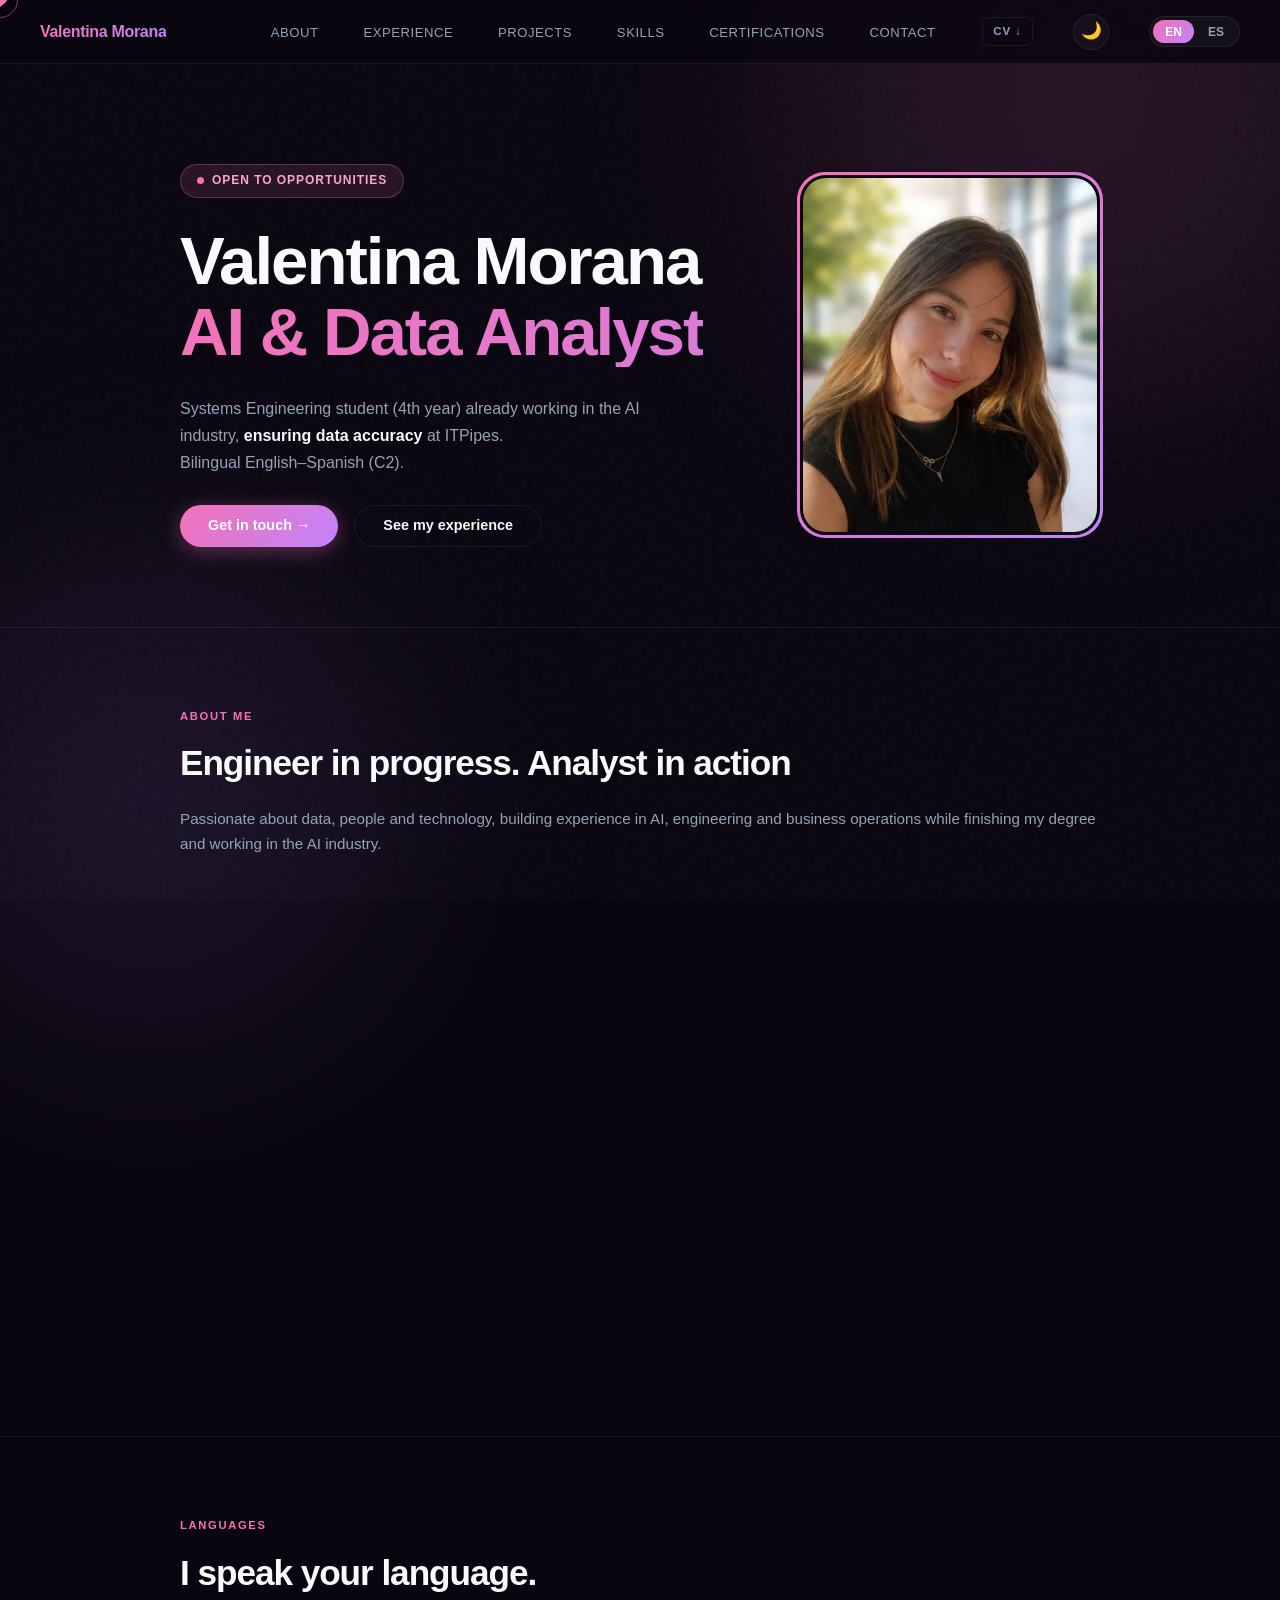
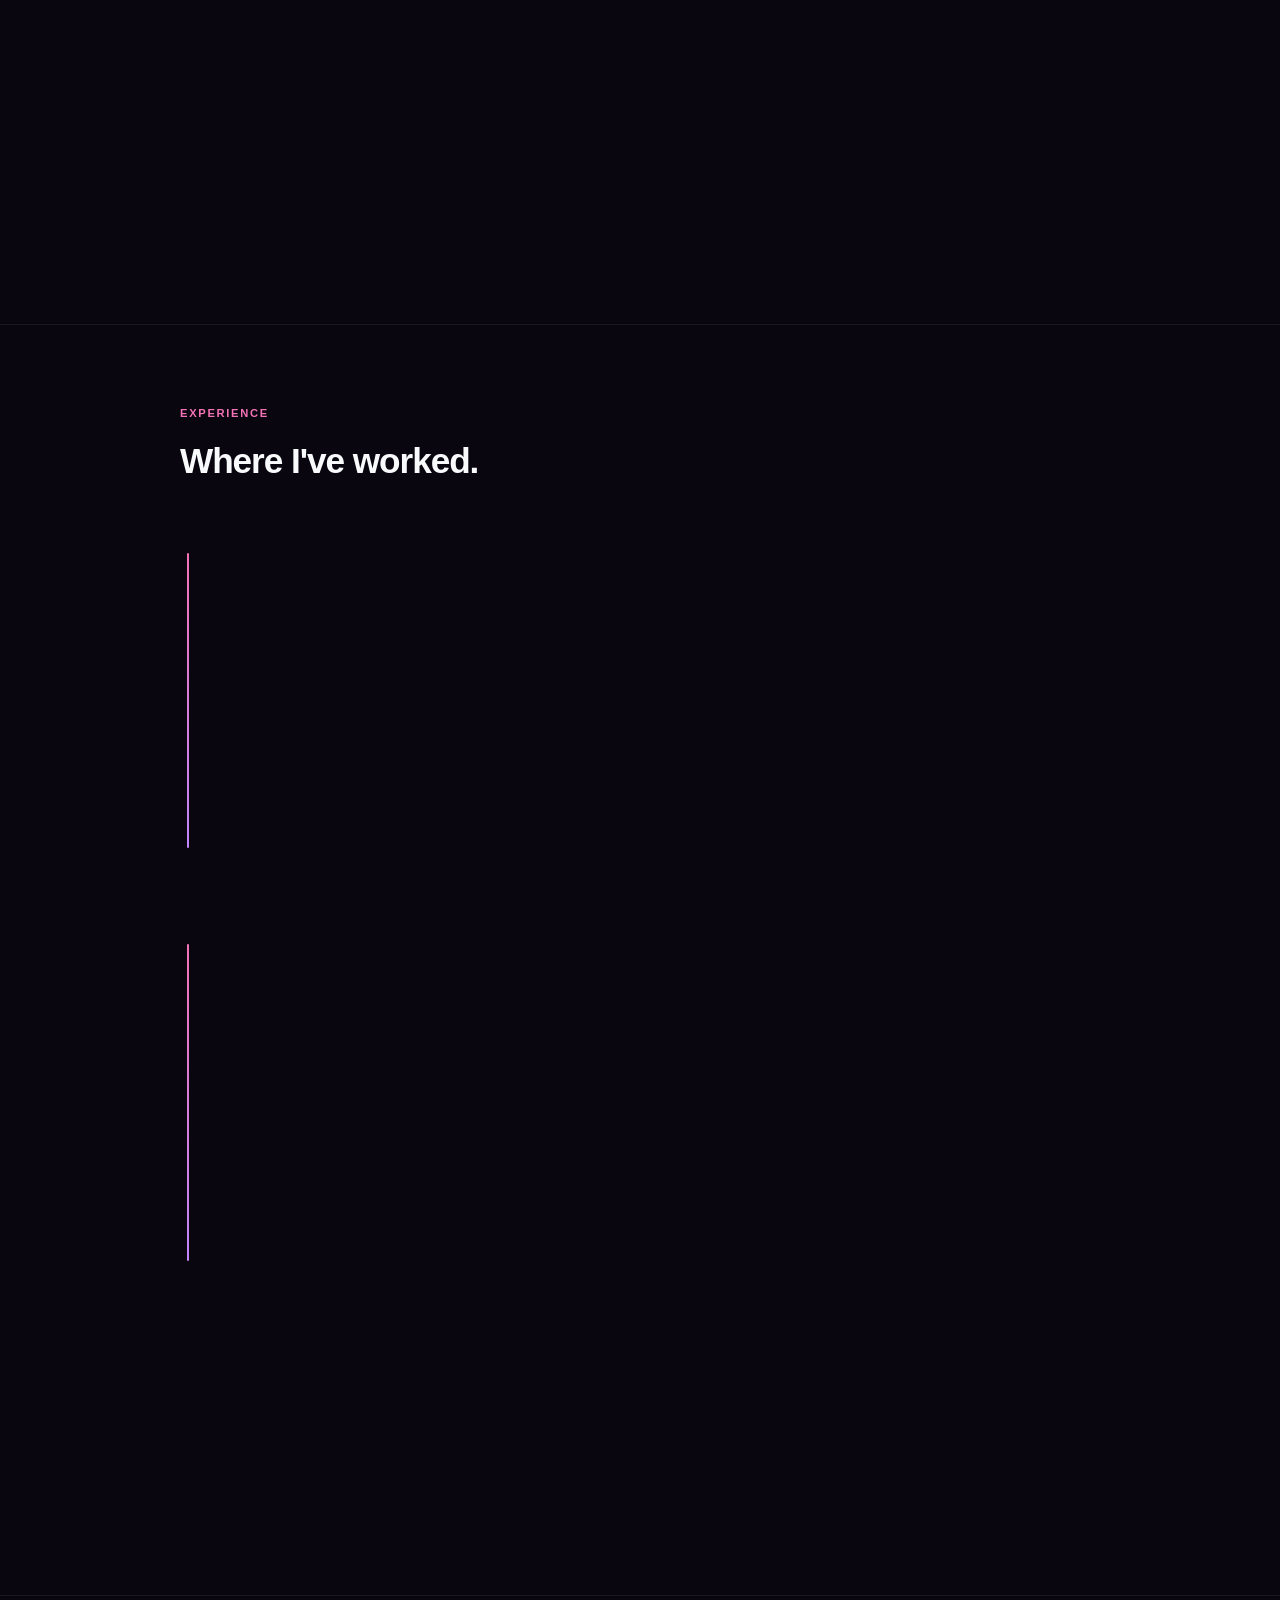
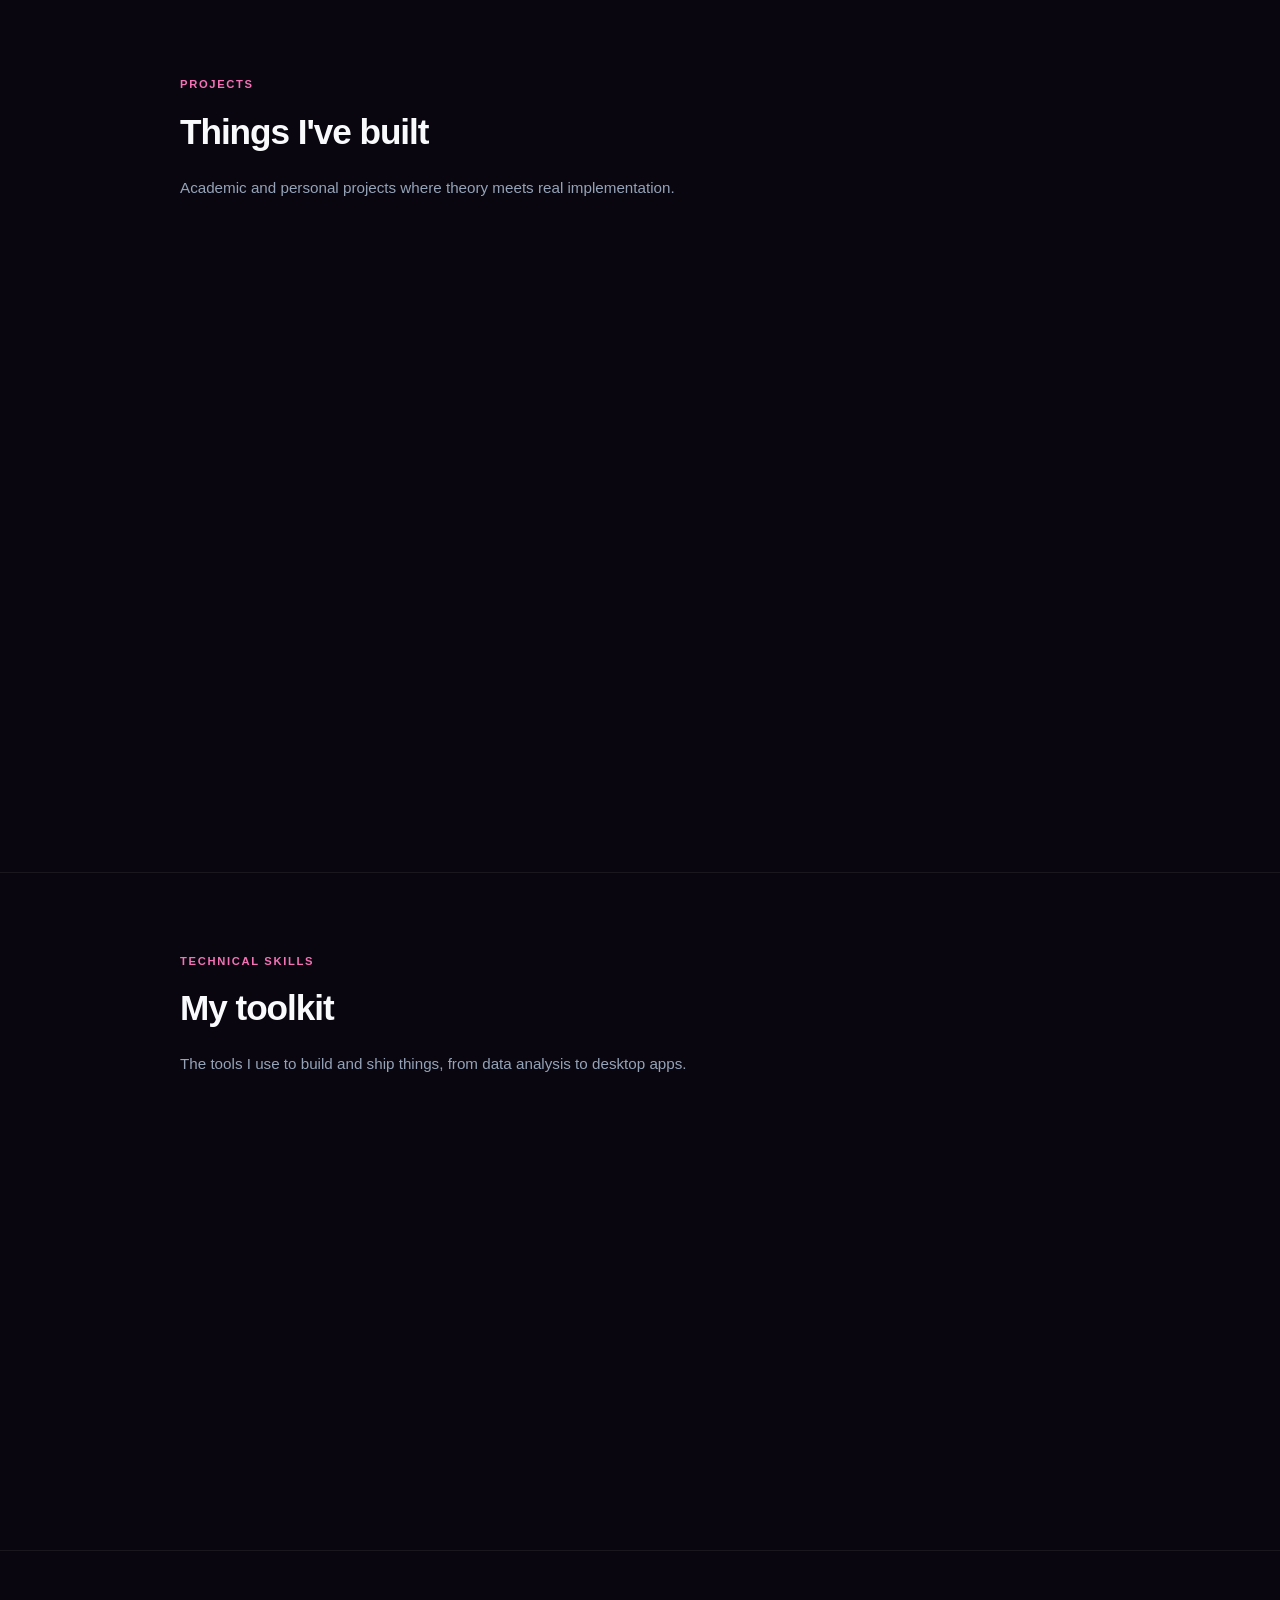
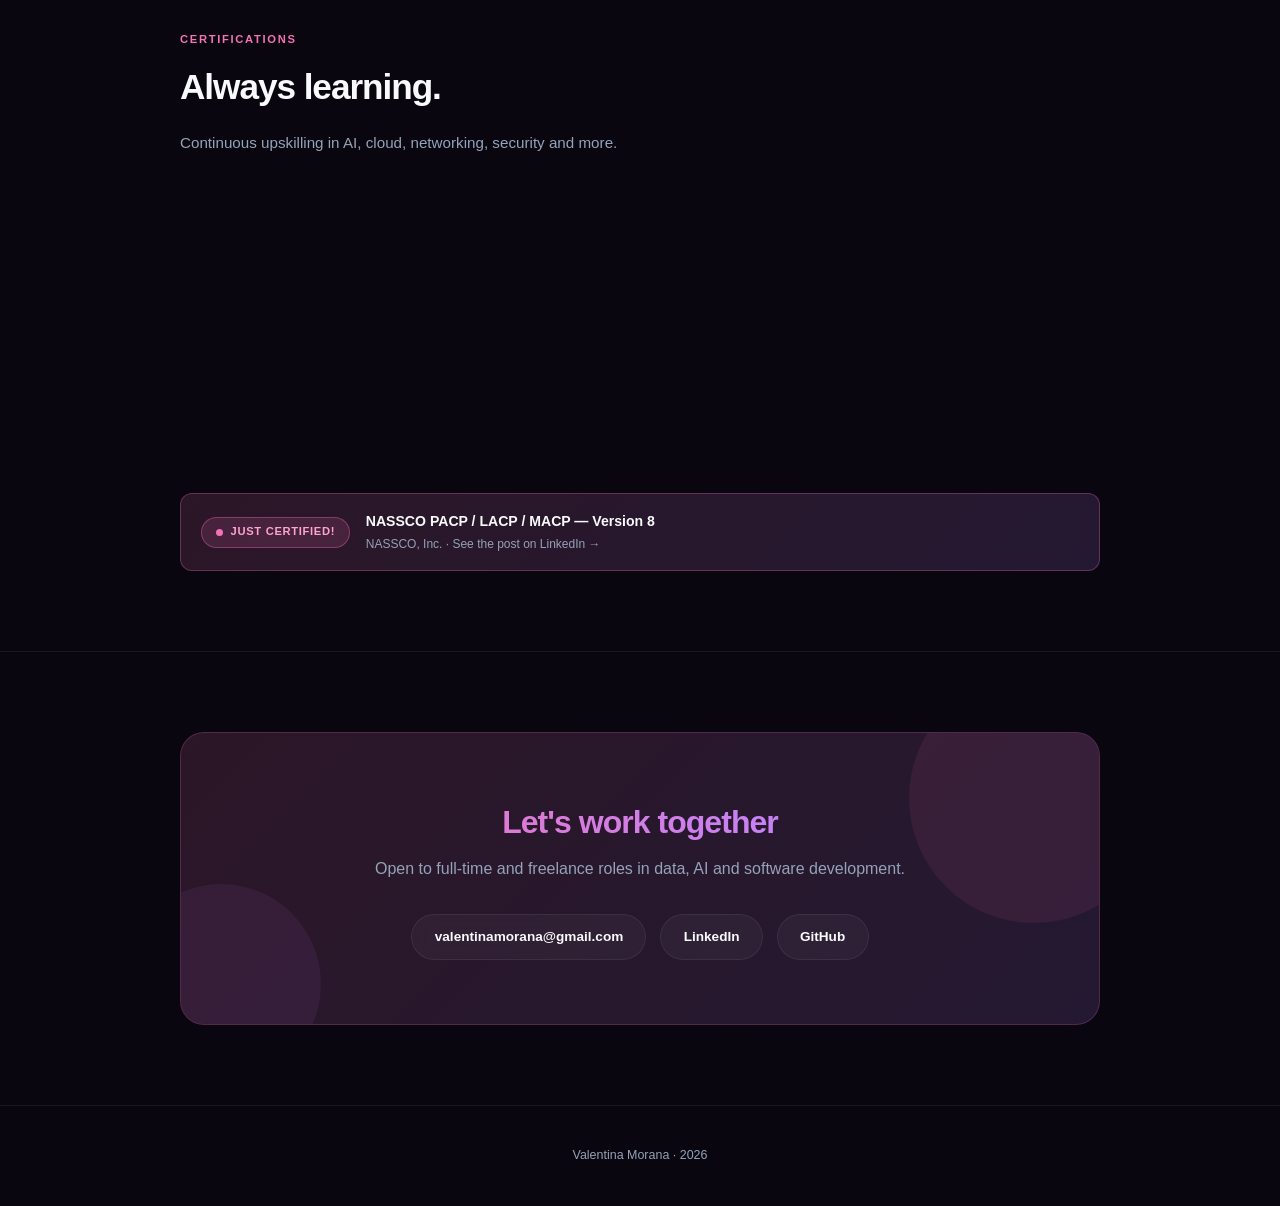
==== commit 6cd67933: "widen section-desc to fill section width, tone down certs_desc punctuation - remove max-width cap on" ====
--- a/index.html
+++ b/index.html
@@ -370,7 +370,7 @@
 <section id="certifications">
   <p class="section-label" data-i18n="certs_label">Certifications</p>
   <h2 class="section-title" data-i18n="certs_title">Always learning.</h2>
-  <p class="section-desc" data-i18n="certs_desc">Continuous upskilling in AI, cloud, networking, security and more!</p>
+  <p class="section-desc" data-i18n="certs_desc">Continuous upskilling in AI, cloud, networking, security and more.</p>
   <div class="certs-grid">
     <div class="cert-card"><div class="cert-logo">🤖</div><div><span class="cert-name">Creating AI Agents with n8n</span><span class="cert-issuer">LinkedIn Learning</span></div></div>
     <div class="cert-card"><div class="cert-logo">☁️</div><div><span class="cert-name">Cloud Foundations</span><span class="cert-issuer">AWS Academy</span></div></div>
--- a/style.css
+++ b/style.css
@@ -203,7 +203,7 @@
   font-size: clamp(1.6rem, 3vw, 2.2rem); font-weight: 800;
   letter-spacing: -0.03em; margin-bottom: 1rem;
 }
-.section-desc { font-size: 0.95rem; color: var(--muted); max-width: 520px; margin-bottom: 2.5rem; }
+.section-desc { font-size: 0.95rem; color: var(--muted); max-width: 100%; margin-bottom: 2.5rem; }
 
 /* ─── ABOUT CARDS ─── */
 .about-grid { display: grid; grid-template-columns: 1fr 1fr 1fr; gap: 1rem; }
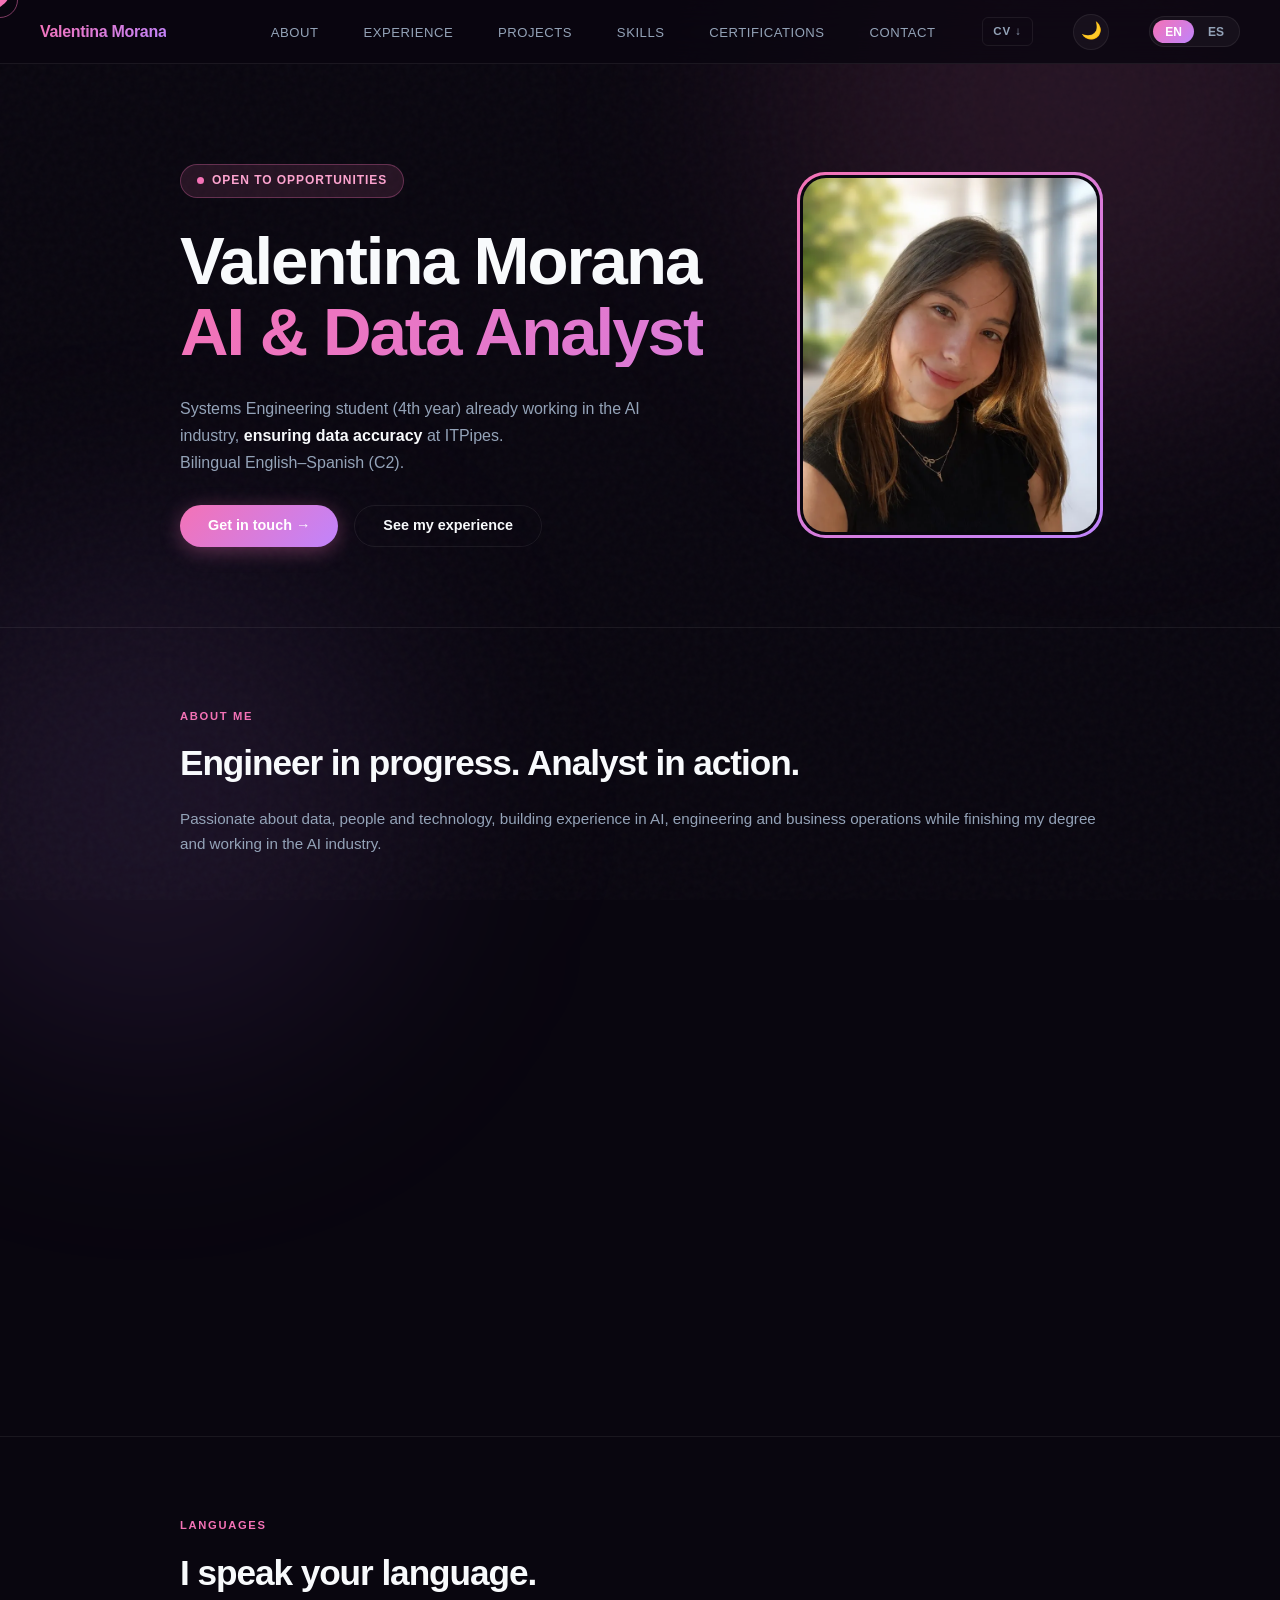
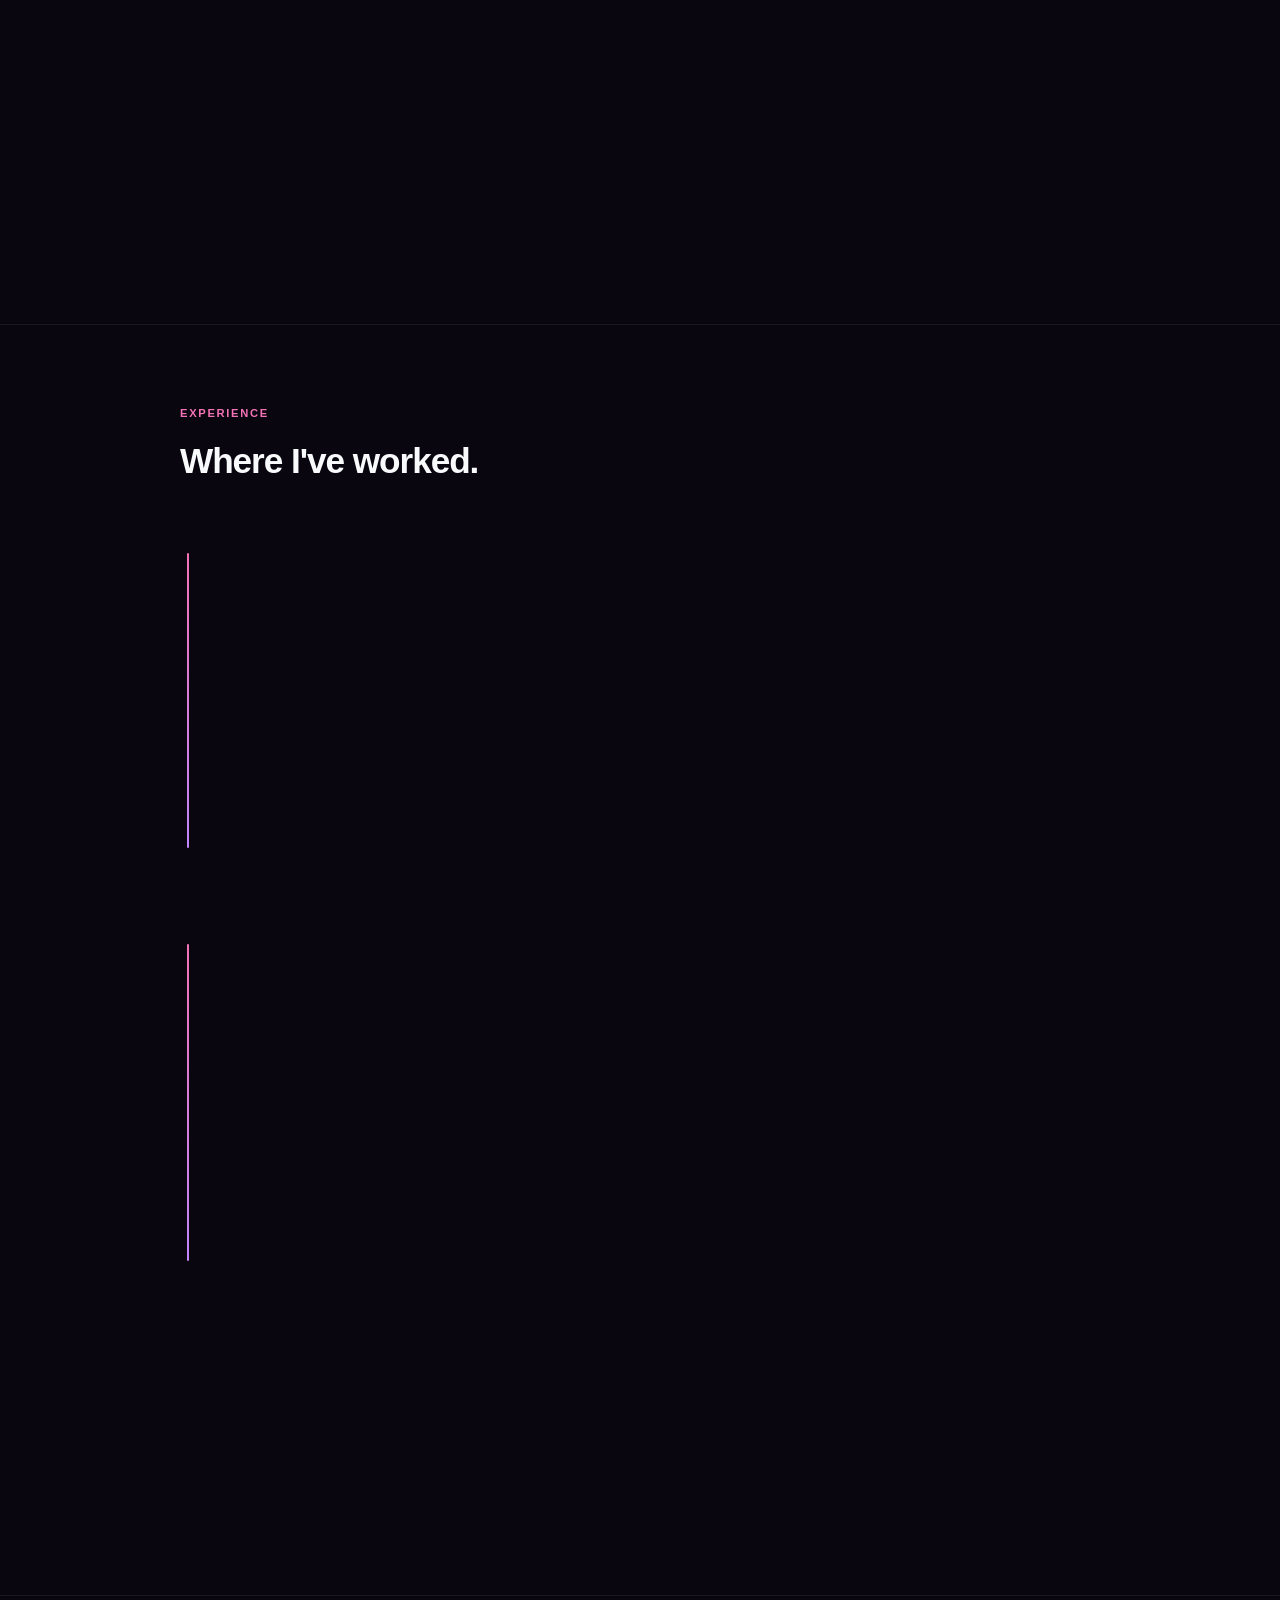
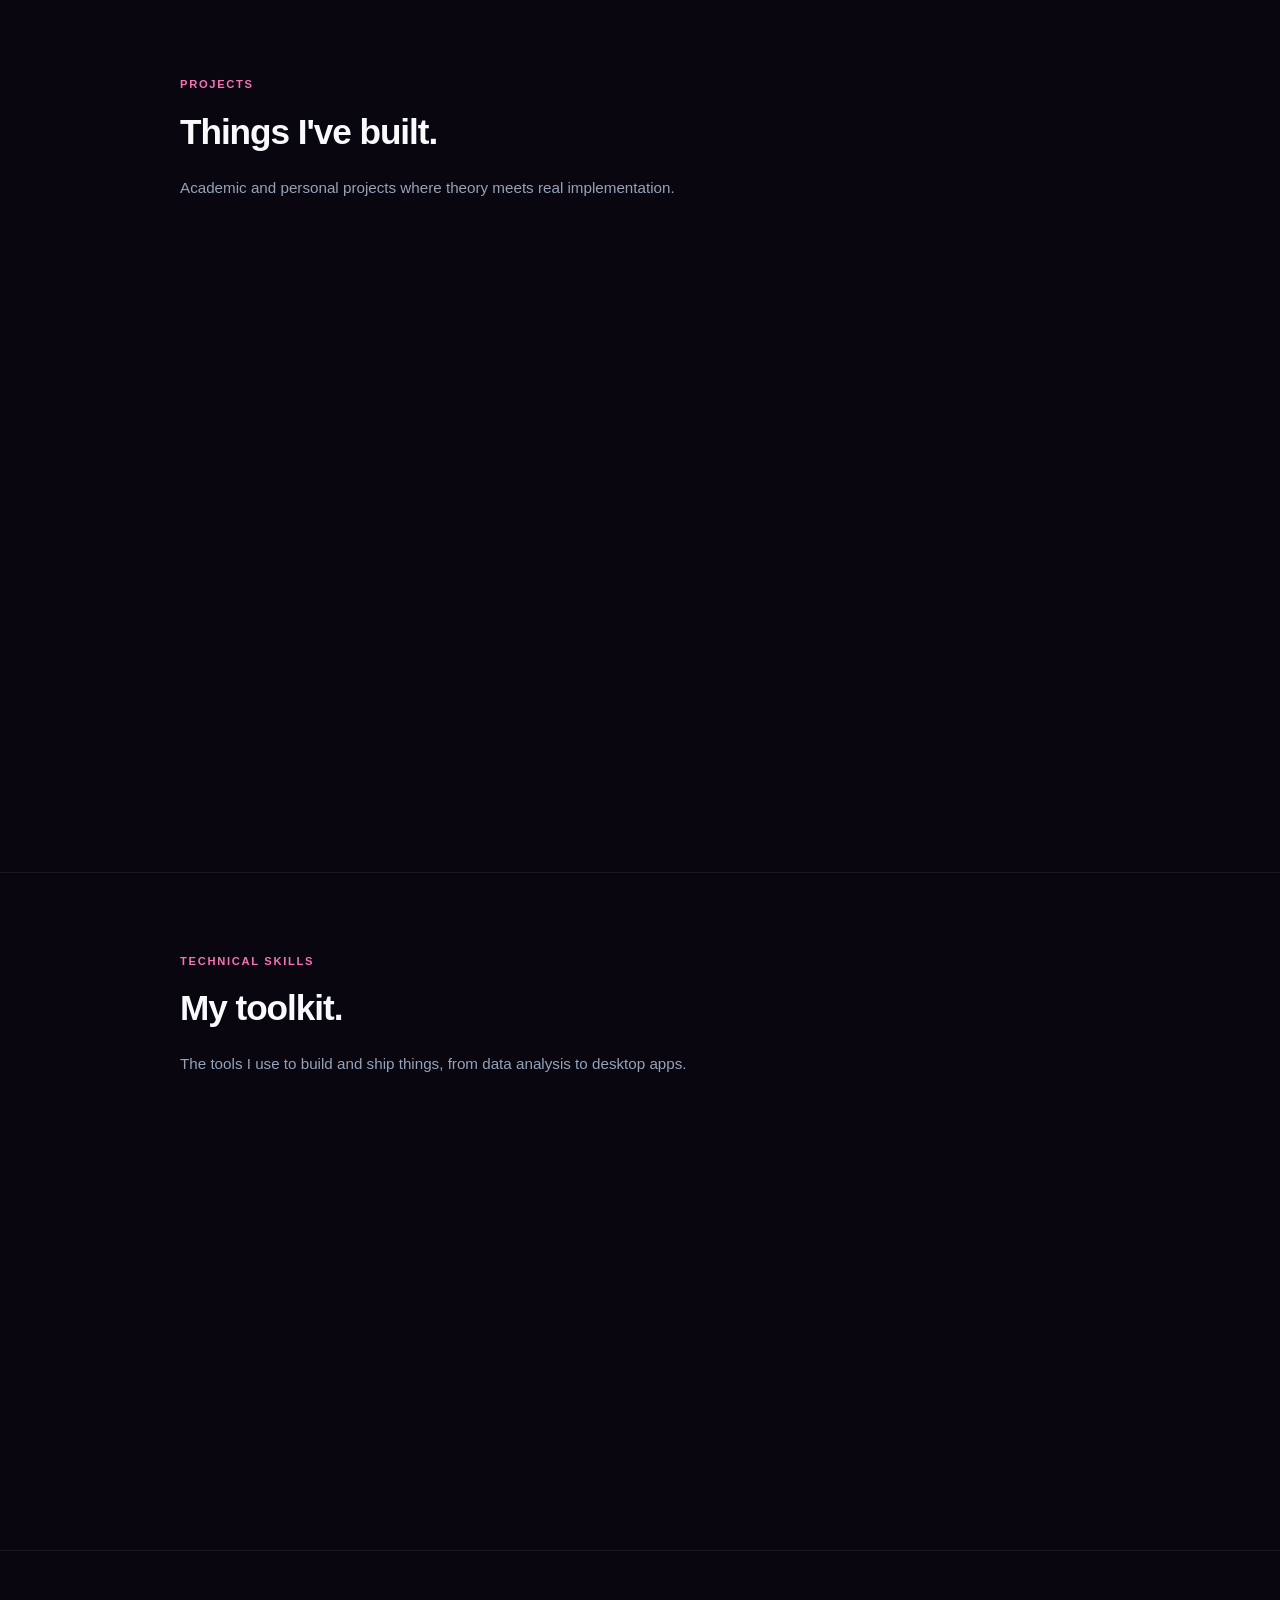
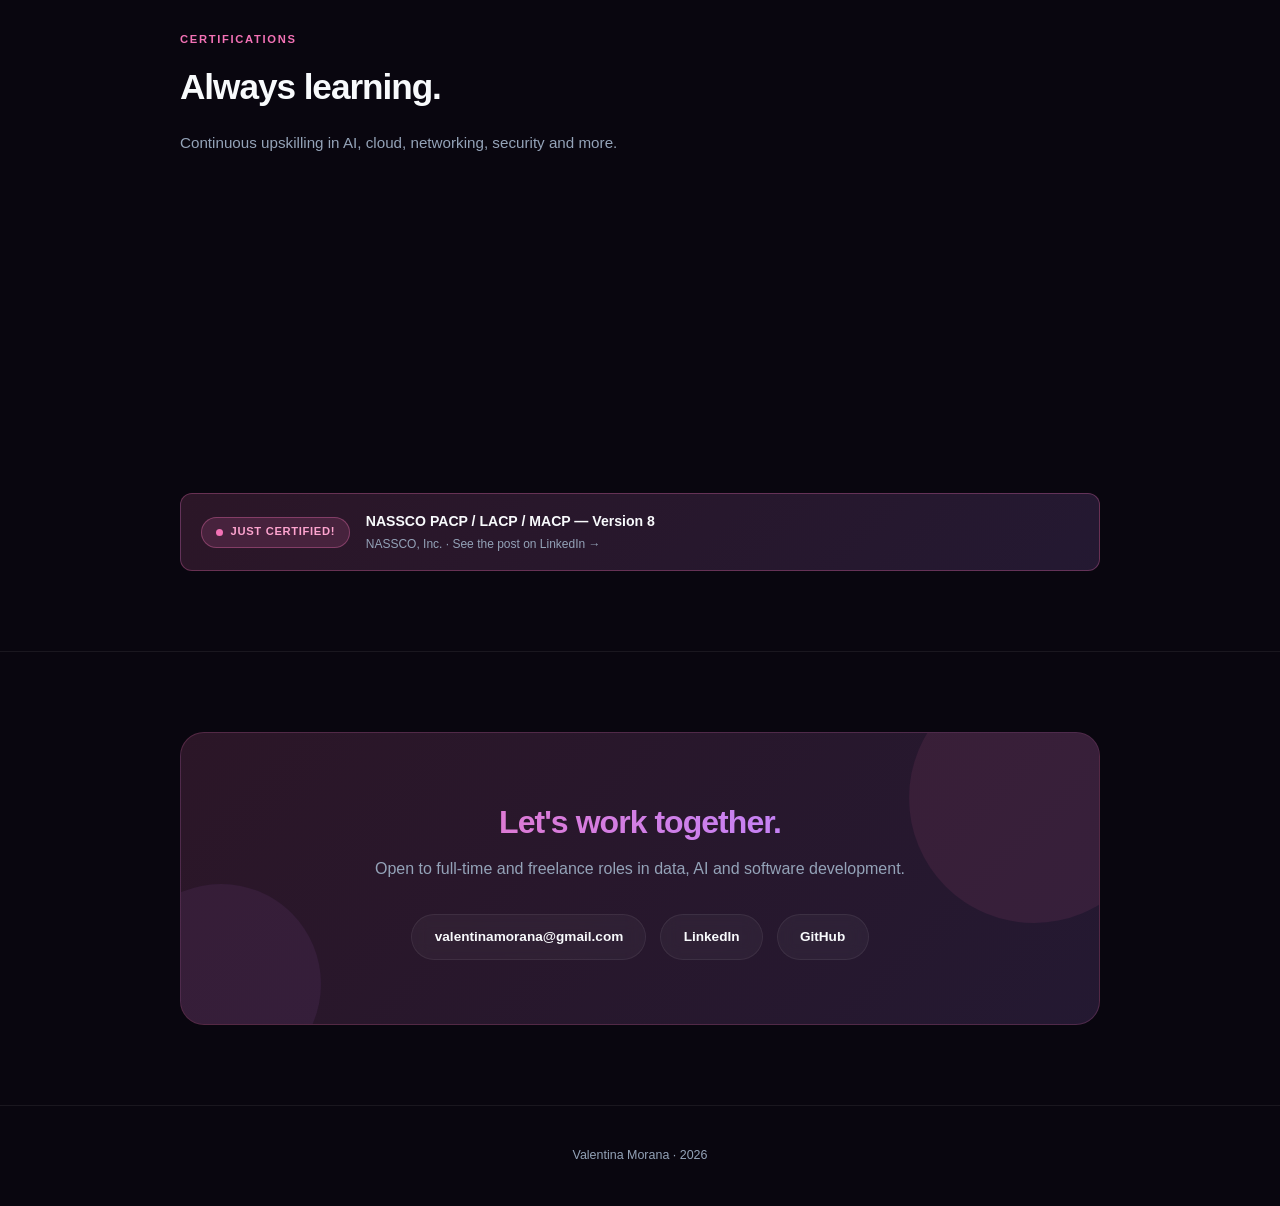
==== commit 39e869b0: "restore periods on section titles, strip HTML section comments - add back trailing periods on about/" ====
--- a/index.html
+++ b/index.html
@@ -54,15 +54,12 @@
 
 <a href="#main-content" class="skip-link" data-i18n="skip_link">Skip to content</a>
 
-<!-- custom cursor -->
 <div class="cursor-dot" id="cursor-dot" aria-hidden="true"></div>
 <div class="cursor-ring" id="cursor-ring" aria-hidden="true"></div>
 
-<!-- ambient blobs -->
 <div class="blob blob-1" aria-hidden="true"></div>
 <div class="blob blob-2" aria-hidden="true"></div>
 
-<!-- NAV -->
 <nav>
   <span class="nav-logo">Valentina Morana</span>
   <div class="nav-right">
@@ -85,7 +82,6 @@
 
 <main id="main-content">
 
-<!-- HERO -->
 <div class="hero">
   <div class="hero-left">
     <div class="hero-badge">
@@ -119,11 +115,10 @@
 
 <hr class="divider"/>
 
-<!-- ABOUT -->
 <div class="section-wrap">
 <section id="about">
   <p class="section-label" data-i18n="about_label">About me</p>
-  <h2 class="section-title" data-i18n="about_title">Engineer in progress. Analyst in action</h2>
+  <h2 class="section-title" data-i18n="about_title">Engineer in progress. Analyst in action.</h2>
   <p class="section-desc" data-i18n="about_desc">Passionate about data, people and technology, building experience in AI, engineering and business operations while finishing my degree and working in the AI industry.</p>
   <div class="about-grid">
     <div class="about-card highlight">
@@ -162,7 +157,6 @@
 
 <hr class="divider"/>
 
-<!-- LANGUAGES -->
 <div class="section-wrap">
 <section id="languages">
   <p class="section-label" data-i18n="lang_label">Languages</p>
@@ -186,7 +180,6 @@
 
 <hr class="divider"/>
 
-<!-- EXPERIENCE -->
 <div class="section-wrap">
 <section id="experience">
   <p class="section-label" data-i18n="exp_label">Experience</p>
@@ -253,11 +246,10 @@
 
 <hr class="divider"/>
 
-<!-- PROJECTS -->
 <div class="section-wrap">
 <section id="projects">
   <p class="section-label" data-i18n="proj_label">Projects</p>
-  <h2 class="section-title" data-i18n="proj_title">Things I've built</h2>
+  <h2 class="section-title" data-i18n="proj_title">Things I've built.</h2>
   <p class="section-desc" data-i18n="proj_desc">Academic and personal projects where theory meets real implementation.</p>
 
   <div class="projects-grid">
@@ -312,11 +304,10 @@
 
 <hr class="divider"/>
 
-<!-- SKILLS -->
 <div class="section-wrap">
 <section id="skills">
   <p class="section-label" data-i18n="skills_label">Technical Skills</p>
-  <h2 class="section-title" data-i18n="skills_title">My toolkit</h2>
+  <h2 class="section-title" data-i18n="skills_title">My toolkit.</h2>
   <p class="section-desc" data-i18n="skills_desc">The tools I use to build and ship things, from data analysis to desktop apps.</p>
   <div class="skills-grid">
     <div class="skill-card highlight">
@@ -365,7 +356,6 @@
 
 <hr class="divider"/>
 
-<!-- CERTIFICATIONS -->
 <div class="section-wrap">
 <section id="certifications">
   <p class="section-label" data-i18n="certs_label">Certifications</p>
@@ -395,11 +385,10 @@
 
 <hr class="divider"/>
 
-<!-- CONTACT -->
 <div class="section-wrap">
 <section id="contact">
   <div class="contact-box">
-    <h2 data-i18n="contact_title">Let's work together</h2>
+    <h2 data-i18n="contact_title">Let's work together.</h2>
     <p data-i18n="contact_desc">Open to full-time and freelance roles in data, AI and software development.</p>
     <div class="contact-links">
       <a href="mailto:valentinamorana@gmail.com" class="contact-link">valentinamorana@gmail.com</a>
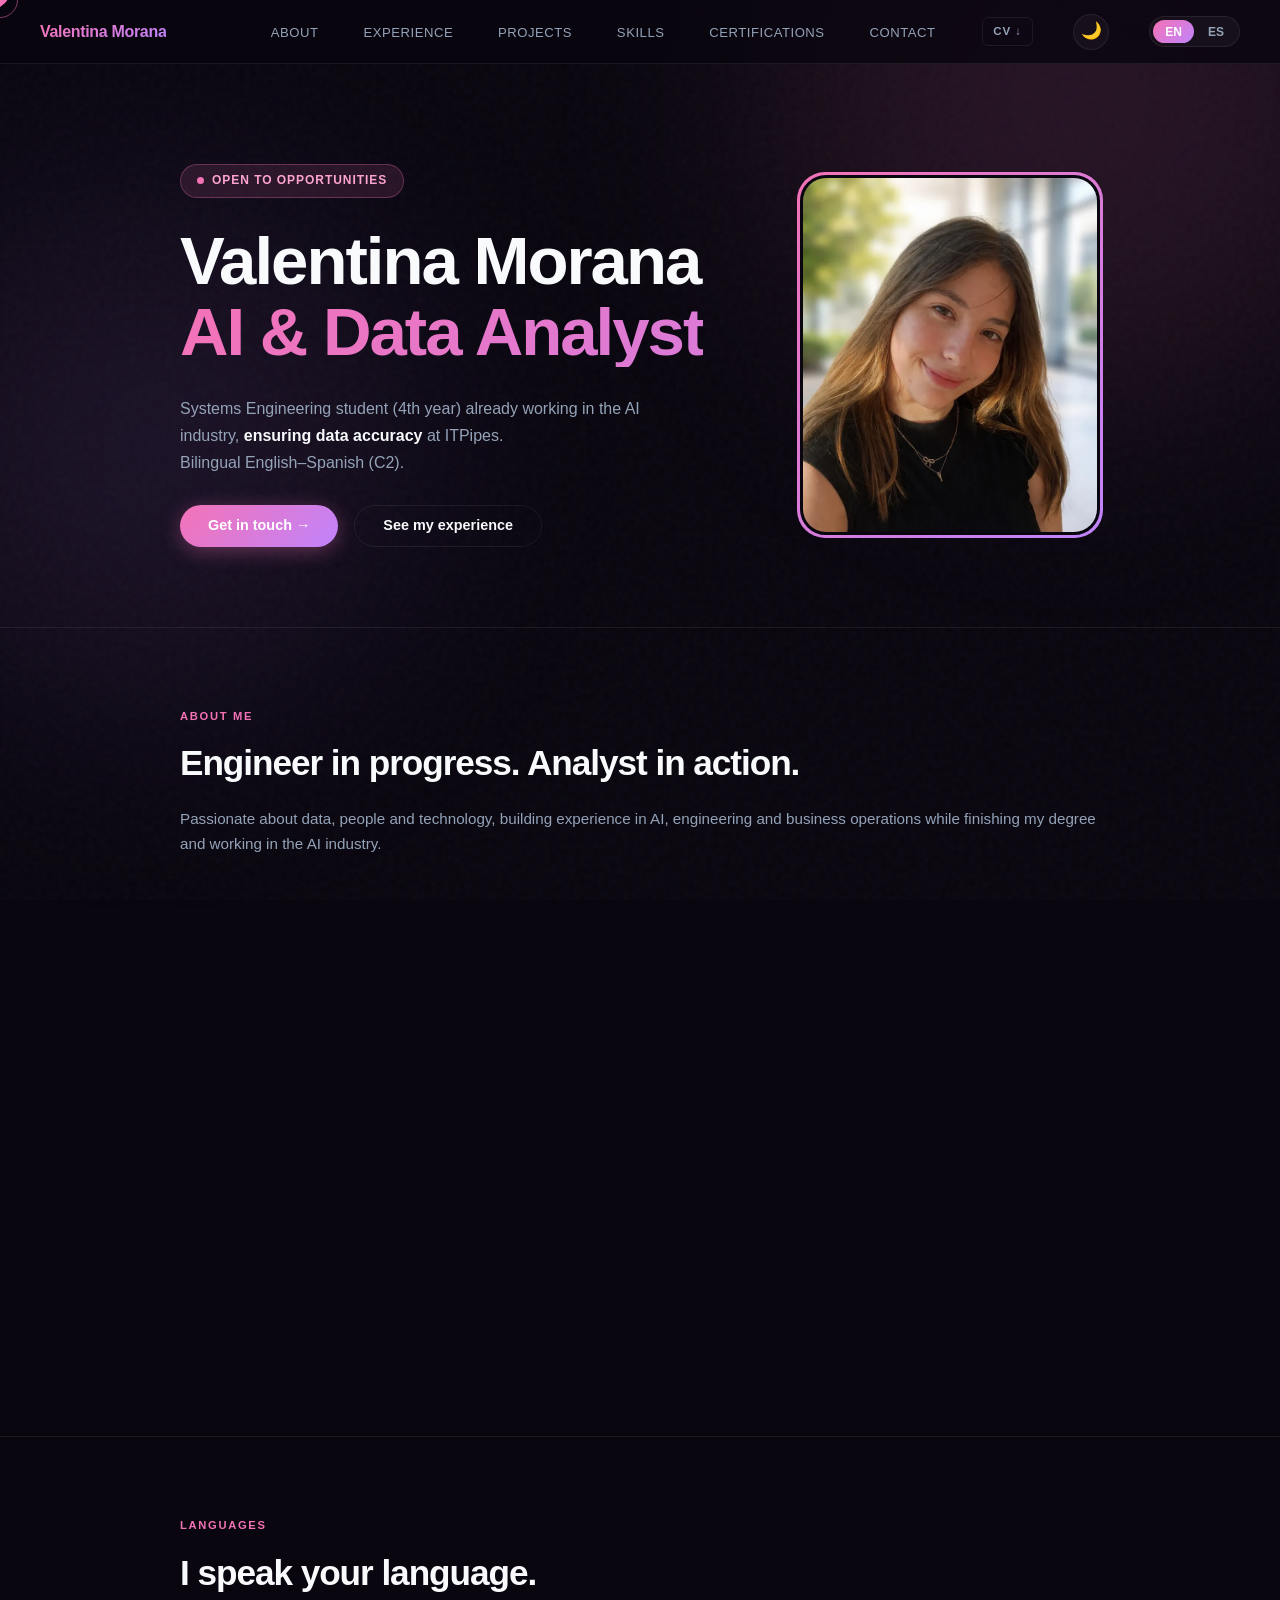
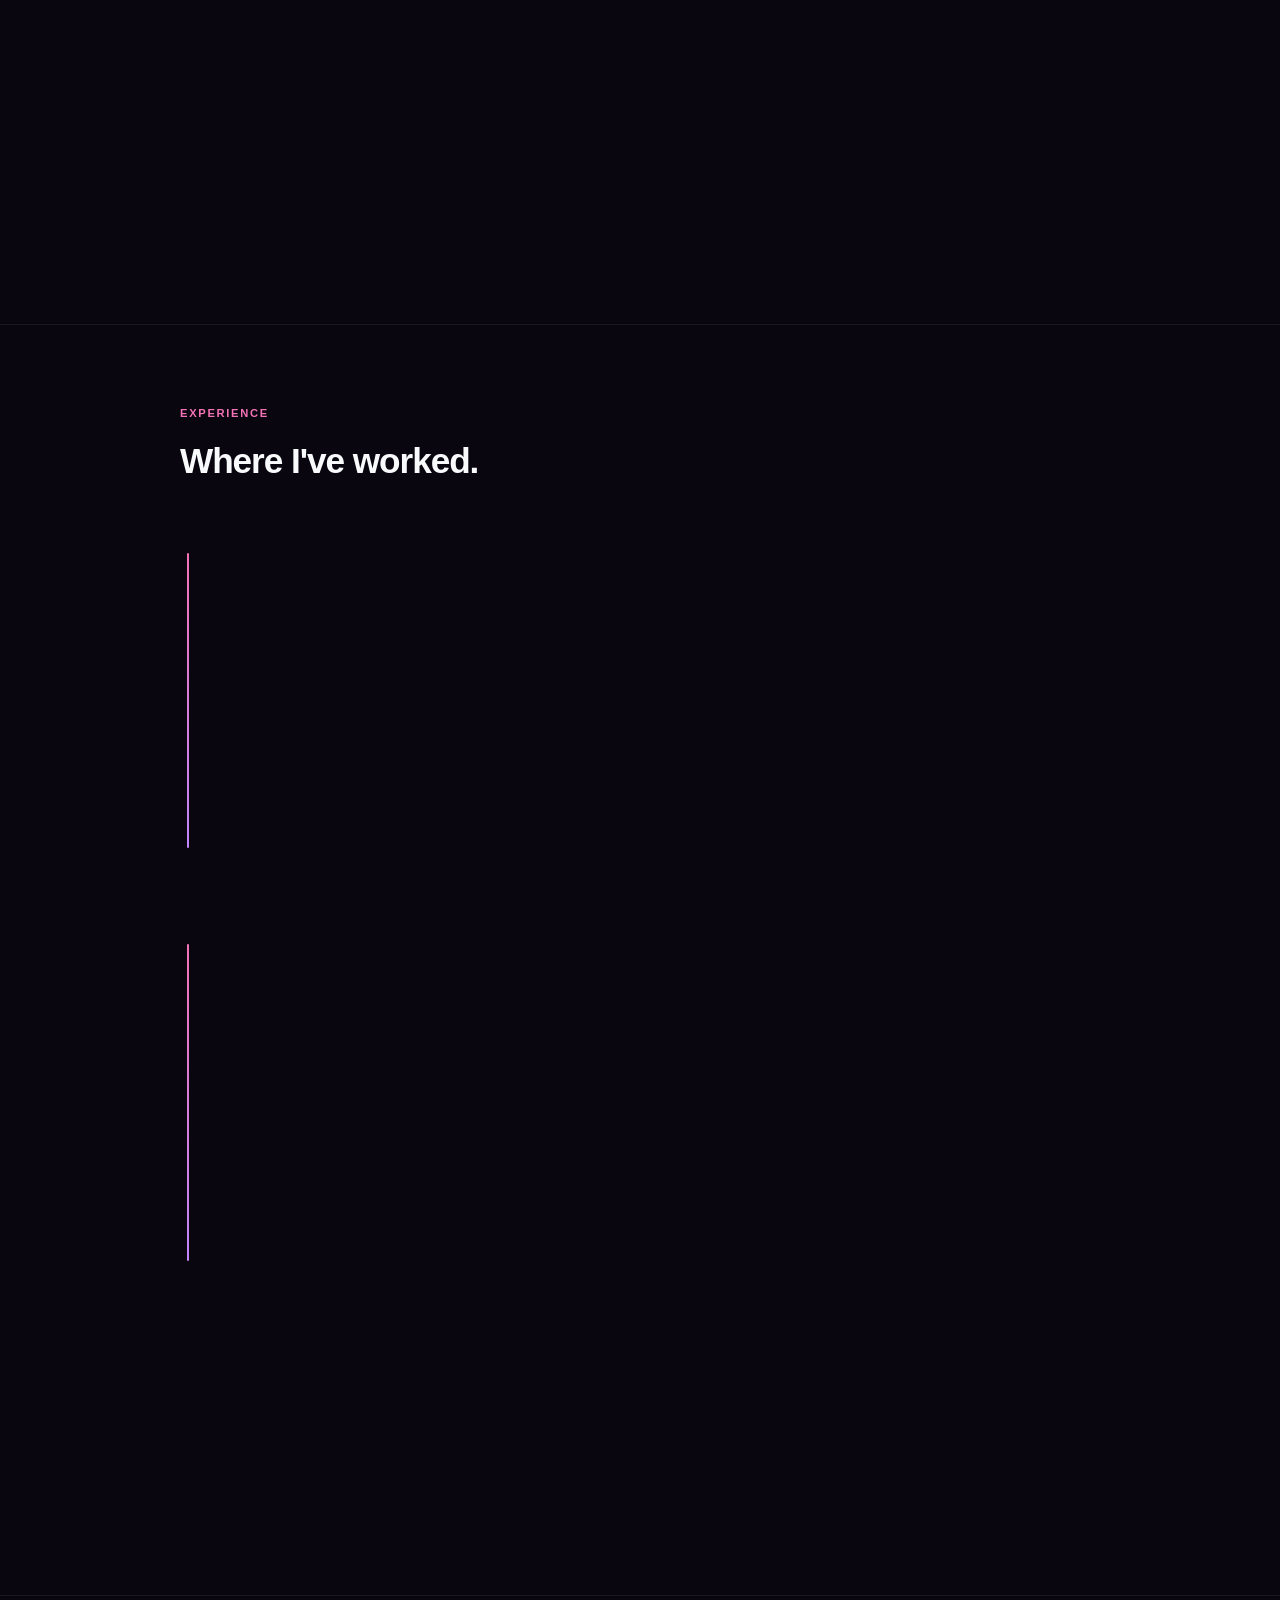
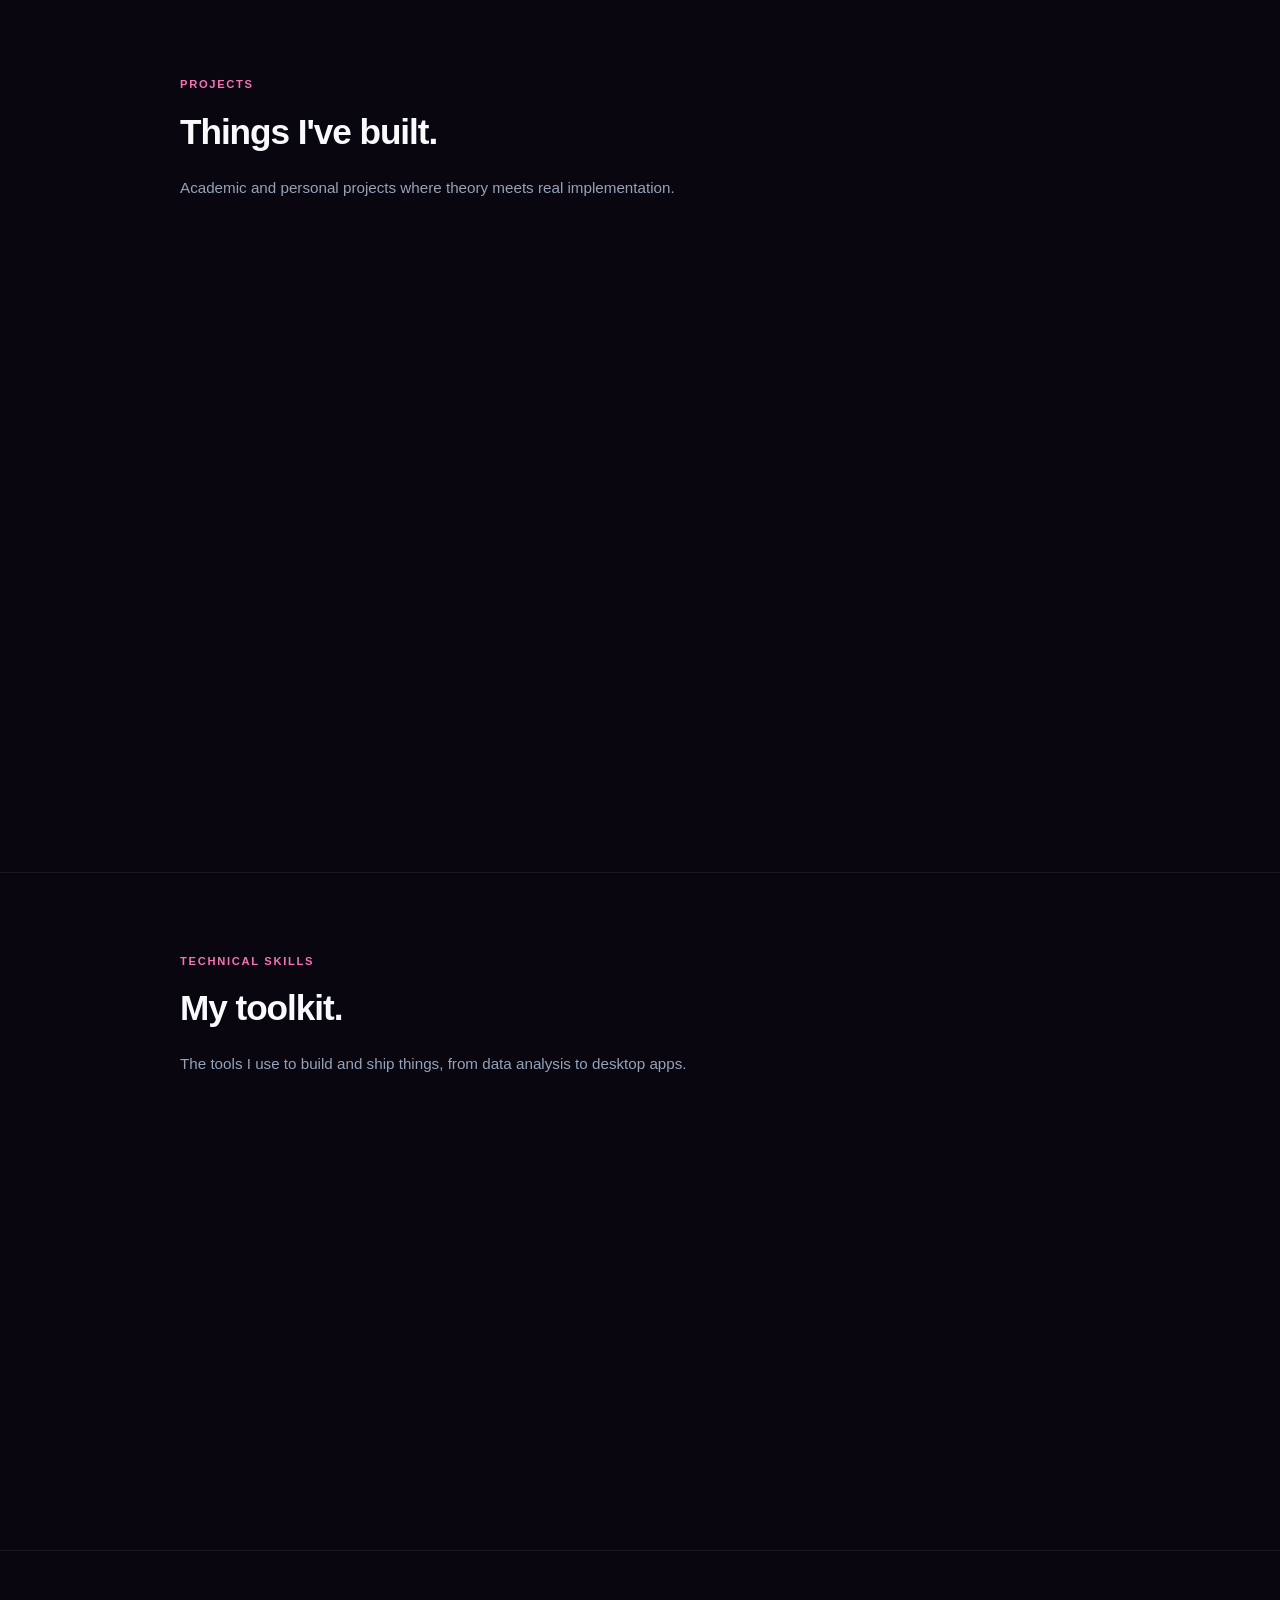
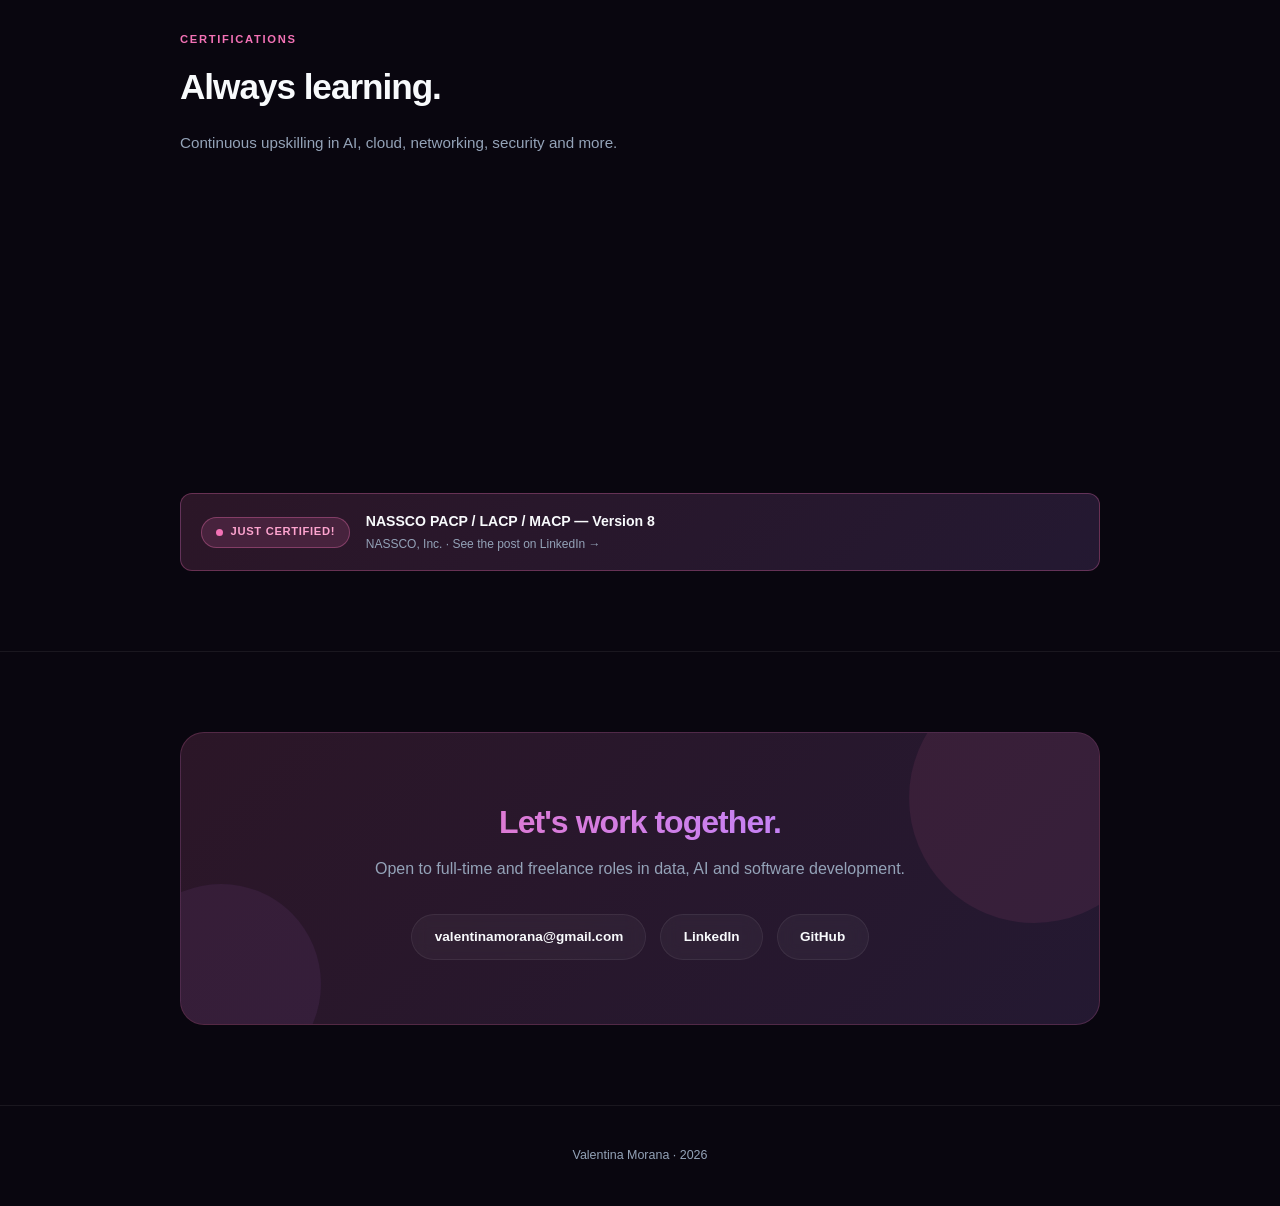
==== commit 58ae6b9b: "shorten browser tab title to just the name" ====
--- a/index.html
+++ b/index.html
@@ -14,7 +14,7 @@
   <meta name="twitter:title" content="Valentina Morana — AI &amp; Data Analyst"/>
   <meta name="twitter:description" content="Systems Engineering student (4th year) working in AI quality at ITPipes. Open to data, AI and software roles."/>
   <meta name="twitter:image" content="https://valentinamorana.vercel.app/images/og-image.jpg"/>
-  <title>Valentina Morana — AI &amp; Data Analyst</title>
+  <title>Valentina Morana</title>
   <link rel="canonical" href="https://valentinamorana.vercel.app/"/>
   <link rel="icon" type="image/svg+xml" href="images/favicon.svg"/>
   <link rel="apple-touch-icon" href="images/favicon.svg"/>
--- a/style.css
+++ b/style.css
@@ -27,7 +27,6 @@
   overflow-x: hidden;
 }
 
-/* ─── NOISE TEXTURE overlay ─── */
 body::before {
   content: '';
   position: fixed; inset: 0; z-index: 0;
@@ -35,7 +34,6 @@
   pointer-events: none;
 }
 
-/* ─── GLOW blobs ─── */
 .blob {
   position: fixed; border-radius: 50%;
   filter: blur(120px); pointer-events: none; z-index: 0;
@@ -43,7 +41,6 @@
 .blob-1 { width: 600px; height: 600px; top: -200px; right: -100px; background: rgba(244,114,182,0.12); }
 .blob-2 { width: 500px; height: 500px; bottom: -150px; left: -100px; background: rgba(192,132,252,0.10); }
 
-/* ─── NAV ─── */
 nav {
   position: sticky; top: 0; z-index: 100;
   display: flex; align-items: center; justify-content: space-between;
@@ -67,7 +64,6 @@
 }
 .nav-links a:hover { color: var(--pink); }
 
-/* lang toggle */
 .lang-toggle {
   display: flex; background: var(--card); border: 1px solid var(--border);
   border-radius: 100px; padding: 3px; gap: 2px;
@@ -80,7 +76,6 @@
 }
 .lang-btn.active { background: var(--grad); color: white; }
 
-/* ─── HERO ─── */
 .hero {
   position: relative; z-index: 1;
   max-width: 1000px; margin: 0 auto;
@@ -141,7 +136,6 @@
 }
 .btn-secondary:hover { border-color: var(--pink); color: var(--pink); }
 
-/* ─── PHOTO ─── */
 .hero-photo-wrap {
   position: relative; flex-shrink: 0;
   width: 300px; height: 360px;
@@ -190,7 +184,6 @@
 .hero-stack-badge .badge-label { font-size: 0.65rem; color: var(--muted); text-transform: uppercase; letter-spacing: 0.08em; font-weight: 600; }
 .hero-stack-badge .badge-value { font-size: 0.82rem; font-weight: 700; color: var(--white); }
 
-/* ─── SECTIONS ─── */
 .section-wrap { position: relative; z-index: 1; }
 section { max-width: 1000px; margin: 0 auto; padding: 80px 2.5rem; }
 .divider { border: none; border-top: 1px solid var(--border); margin: 0; position: relative; z-index: 1; }
@@ -205,7 +198,6 @@
 }
 .section-desc { font-size: 0.95rem; color: var(--muted); max-width: 100%; margin-bottom: 2.5rem; }
 
-/* ─── ABOUT CARDS ─── */
 .about-grid { display: grid; grid-template-columns: 1fr 1fr 1fr; gap: 1rem; }
 .about-card {
   background: var(--card); border: 1px solid var(--border);
@@ -223,7 +215,6 @@
 }
 .about-card.highlight h3 { background: var(--grad); -webkit-background-clip: text; -webkit-text-fill-color: transparent; background-clip: text; }
 
-/* ─── TIMELINE ─── */
 .timeline { display: flex; flex-direction: column; padding-left: 1.6rem; }
 .timeline-item {
   display: grid; grid-template-columns: 140px 1fr;
@@ -261,7 +252,6 @@
   padding: 0.2rem 0.7rem; border-radius: 100px; width: fit-content;
 }
 
-/* ─── TIMELINE GROUP ─── */
 .timeline-group { position: relative; }
 .timeline-group .timeline-item::before { display: none; }
 .timeline-group::before {
@@ -279,7 +269,6 @@
   border-bottom: 1px solid rgba(244,114,182,0.12);
 }
 
-/* ─── SKILLS ─── */
 .skills-grid { display: grid; grid-template-columns: repeat(auto-fill, minmax(185px, 1fr)); gap: 1rem; }
 .skill-card {
   background: var(--card); border: 1px solid var(--border);
@@ -299,7 +288,6 @@
 .skill-card h4 { font-size: 0.88rem; font-weight: 700; margin-bottom: 0.2rem; }
 .skill-card p { font-size: 0.78rem; color: var(--muted); }
 
-/* ─── CERTS ─── */
 .certs-grid { display: grid; grid-template-columns: repeat(auto-fill, minmax(230px, 1fr)); gap: 0.85rem; }
 .cert-card {
   background: var(--card); border: 1px solid var(--border);
@@ -316,7 +304,6 @@
 .cert-name { font-size: 0.8rem; font-weight: 700; color: var(--white); display: block; margin-bottom: 2px; }
 .cert-issuer { font-size: 0.72rem; color: var(--muted); }
 
-/* ─── JUST CERTIFIED BANNER ─── */
 .cert-fresh {
   margin-top: 0.85rem;
   display: flex; align-items: center; gap: 1rem; flex-wrap: wrap;
@@ -341,7 +328,6 @@
 .cert-fresh-name { font-size: 0.88rem; font-weight: 700; color: var(--white); }
 .cert-fresh-issuer { font-size: 0.75rem; color: var(--muted); }
 
-/* ─── PROJECTS ─── */
 .projects-grid { display: grid; grid-template-columns: 1fr 1fr; gap: 1.25rem; }
 .project-card {
   background: var(--card); border: 1px solid var(--border);
@@ -376,7 +362,6 @@
 .award-meta { font-size: 0.78rem; color: var(--muted); margin-bottom: 0.4rem; }
 .award-desc { font-size: 0.82rem; color: var(--muted); line-height: 1.6; }
 
-/* ─── LANGUAGES ─── */
 .lang-cards { display: flex; gap: 1rem; flex-wrap: wrap; }
 .lang-card {
   flex: 1; min-width: 200px;
@@ -401,7 +386,6 @@
 }
 .lang-desc { font-size: 0.8rem; color: var(--muted); }
 
-/* ─── CONTACT ─── */
 .contact-box {
   background: var(--grad-soft); border: 1px solid rgba(244,114,182,0.2);
   border-radius: 24px; padding: 4rem 3rem; text-align: center;
@@ -440,7 +424,6 @@
 }
 .contact-link:hover { border-color: var(--pink); color: var(--pink); }
 
-/* ─── FOOTER ─── */
 footer {
   text-align: center; padding: 2.5rem;
   font-size: 0.78rem; color: var(--muted);
@@ -448,14 +431,11 @@
   position: relative; z-index: 1;
 }
 
-/* ─── RESPONSIVE ─── */
 @media (max-width: 700px) {
-  /* Nav */
   nav { padding: 0 1.25rem; gap: 0.75rem; }
   .nav-links { display: none; }
   .nav-logo { font-size: 0.88rem; }
 
-  /* Hero */
   .hero {
     grid-template-columns: 1fr;
     gap: 2rem;
@@ -469,25 +449,19 @@
     white-space: nowrap;
   }
 
-  /* Sections */
   section { padding: 56px 1.5rem; }
 
-  /* About — una columna, todas las tarjetas al ancho completo */
   .about-grid { grid-template-columns: 1fr; }
   .about-card.highlight { grid-column: auto; }
 
-  /* Timeline */
   .timeline-item { grid-template-columns: 1fr; gap: 0.25rem; }
 
-  /* Projects */
   .projects-grid { grid-template-columns: 1fr; }
   .project-card.featured { grid-column: 1; }
 
-  /* Lang cards — se apilan verticalmente */
   .lang-cards { flex-direction: column; }
   .lang-card { min-width: unset; }
 
-  /* Contact */
   .contact-box { padding: 2.5rem 1.25rem; }
   .contact-box h2 { font-size: 1.5rem; }
   .contact-links { flex-direction: column; align-items: center; }
@@ -502,7 +476,6 @@
   .lang-toggle { display: none; }
 }
 
-/* ─── LIGHT THEME ─── */
 [data-theme="light"] {
   --bg:     #f5f3ff;
   --bg2:    #ede9fe;
@@ -517,7 +490,6 @@
 [data-theme="light"] .blob-2 { background: rgba(192,132,252,0.2); }
 [data-theme="light"] .nav-links a { color: var(--muted); }
 
-/* ─── THEME TOGGLE BUTTON ─── */
 .theme-btn {
   width: 36px; height: 36px; border-radius: 50%;
   background: var(--card); border: 1px solid var(--border);
@@ -528,7 +500,6 @@
 }
 .theme-btn:hover { border-color: var(--pink); transform: rotate(20deg) scale(1.1); }
 
-/* ─── CUSTOM CURSOR (desktop only) ─── */
 @media (hover: hover) and (pointer: fine) {
   * { cursor: none !important; }
 }
@@ -557,7 +528,6 @@
   animation: particleFade 0.55s ease-out forwards;
 }
 
-/* ─── HERO TITLE — FLOAT + GRADIENT FLOW ─── */
 @keyframes gradientFlow {
   0%,100% { background-position: 0% 50%; }
   50%      { background-position: 100% 50%; }
@@ -572,21 +542,17 @@
   display: inline-block;
 }
 
-/* ─── SCROLL REVEAL ─── */
 .reveal {
   opacity: 0; transform: translateY(28px);
   transition: opacity 0.6s ease, transform 0.6s ease;
 }
 .reveal.visible { opacity: 1; transform: translateY(0); }
 
-/* ─── BLOB SCROLL DRIFT ─── */
 .blob-1 { transition: top 1.8s ease; }
 .blob-2 { transition: bottom 1.8s ease; }
 
-/* ─── SCROLL SPY ─── */
 .nav-links a.spy-active { color: var(--pink); }
 
-/* ─── HEART RAIN ─── */
 @keyframes heartFall {
   0%   { transform: translateY(0) rotate(-10deg) scale(0); opacity: 1; }
   10%  { transform: translateY(-20px) scale(1); }
@@ -597,7 +563,6 @@
   animation: heartFall linear forwards;
 }
 
-/* ─── CV BUTTON ─── */
 .cv-btn {
   border: 1px solid var(--border); background: transparent;
   color: var(--muted); padding: 0.28rem 0.65rem; border-radius: 6px;
@@ -608,7 +573,6 @@
 }
 .cv-btn:hover { border-color: var(--pink); color: var(--pink); }
 
-/* ─── 404 PAGE ─── */
 .error-page {
   position: relative; z-index: 1;
   min-height: calc(100vh - 64px - 90px);
@@ -629,7 +593,6 @@
 }
 .error-desc { font-size: 0.95rem; color: var(--muted); max-width: 420px; }
 
-/* ─── SKIP LINK ─── */
 .skip-link {
   position: absolute; top: -100px; left: 1rem; z-index: 10000;
   background: var(--pink); color: white; font-weight: 700;
@@ -638,7 +601,6 @@
 }
 .skip-link:focus { top: 1rem; }
 
-/* ─── REDUCED MOTION ─── */
 @media (prefers-reduced-motion: reduce) {
   html { scroll-behavior: auto; }
   *, *::before, *::after {
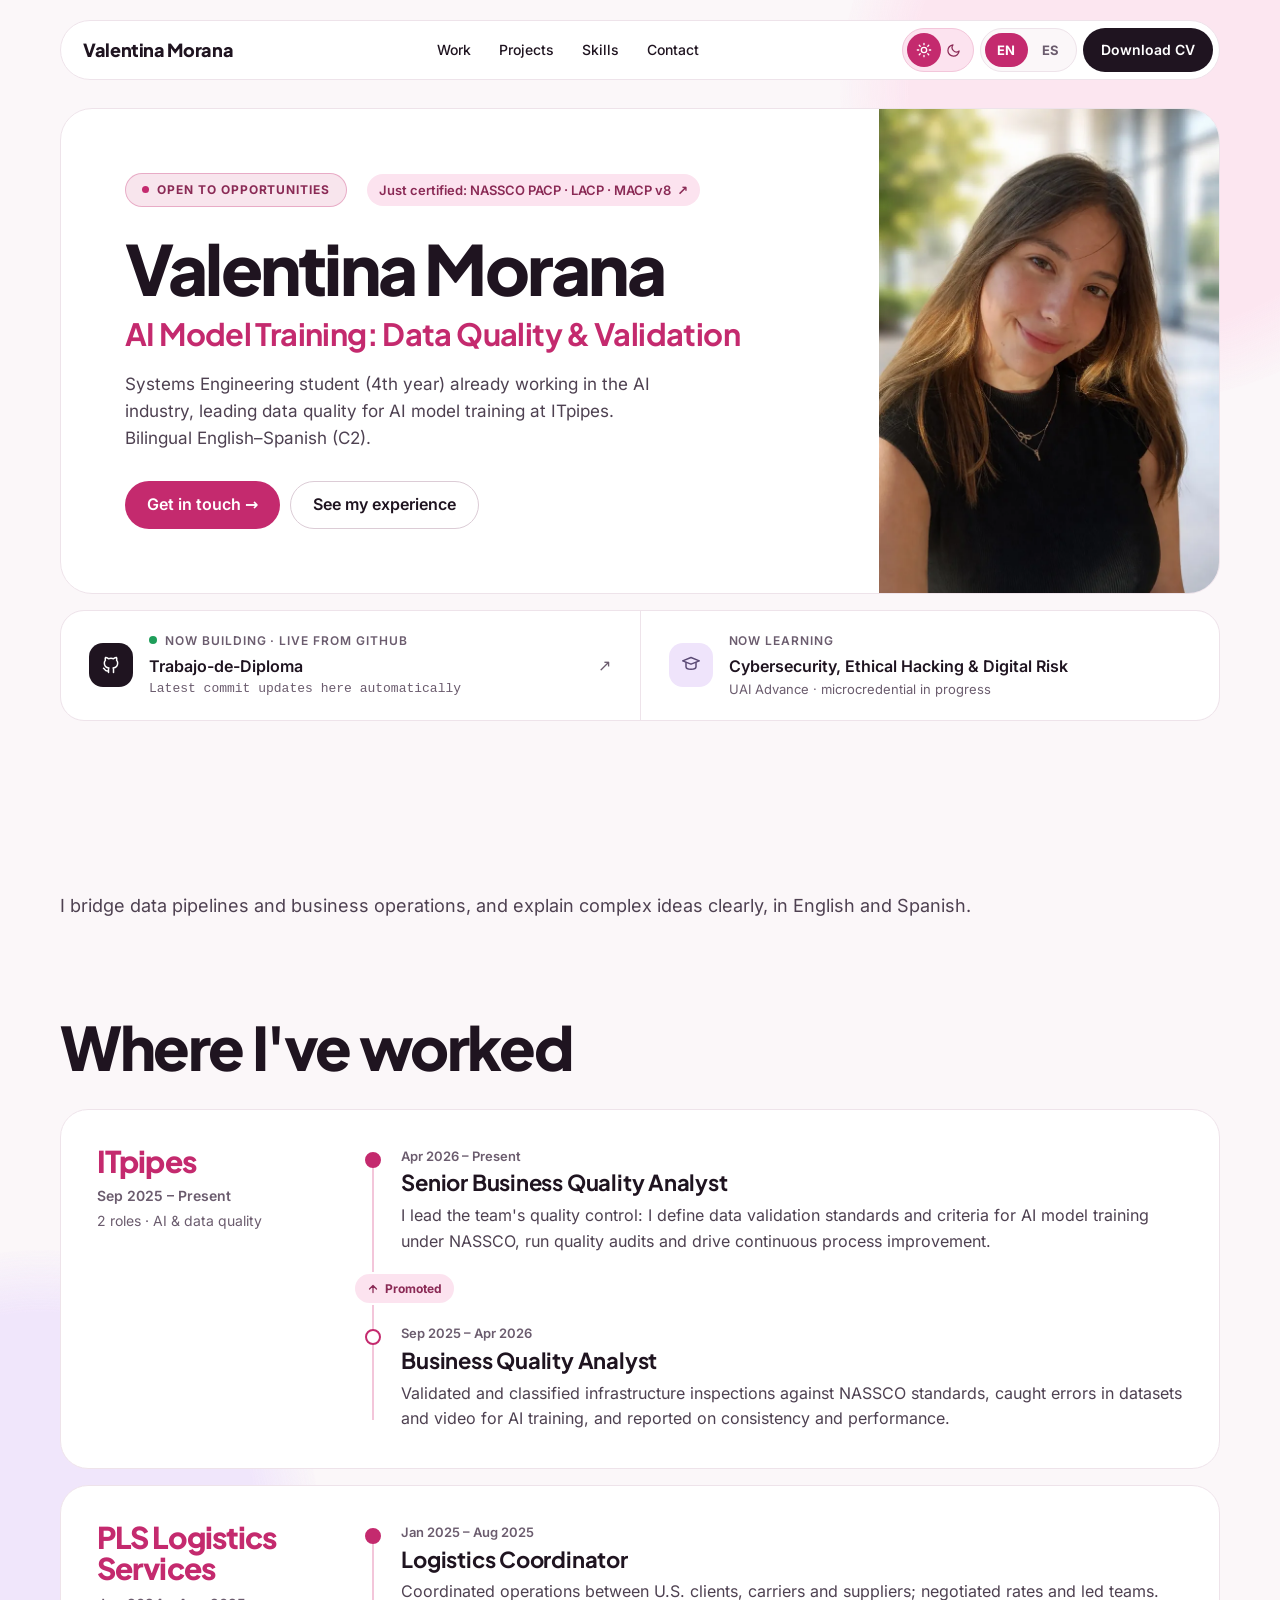
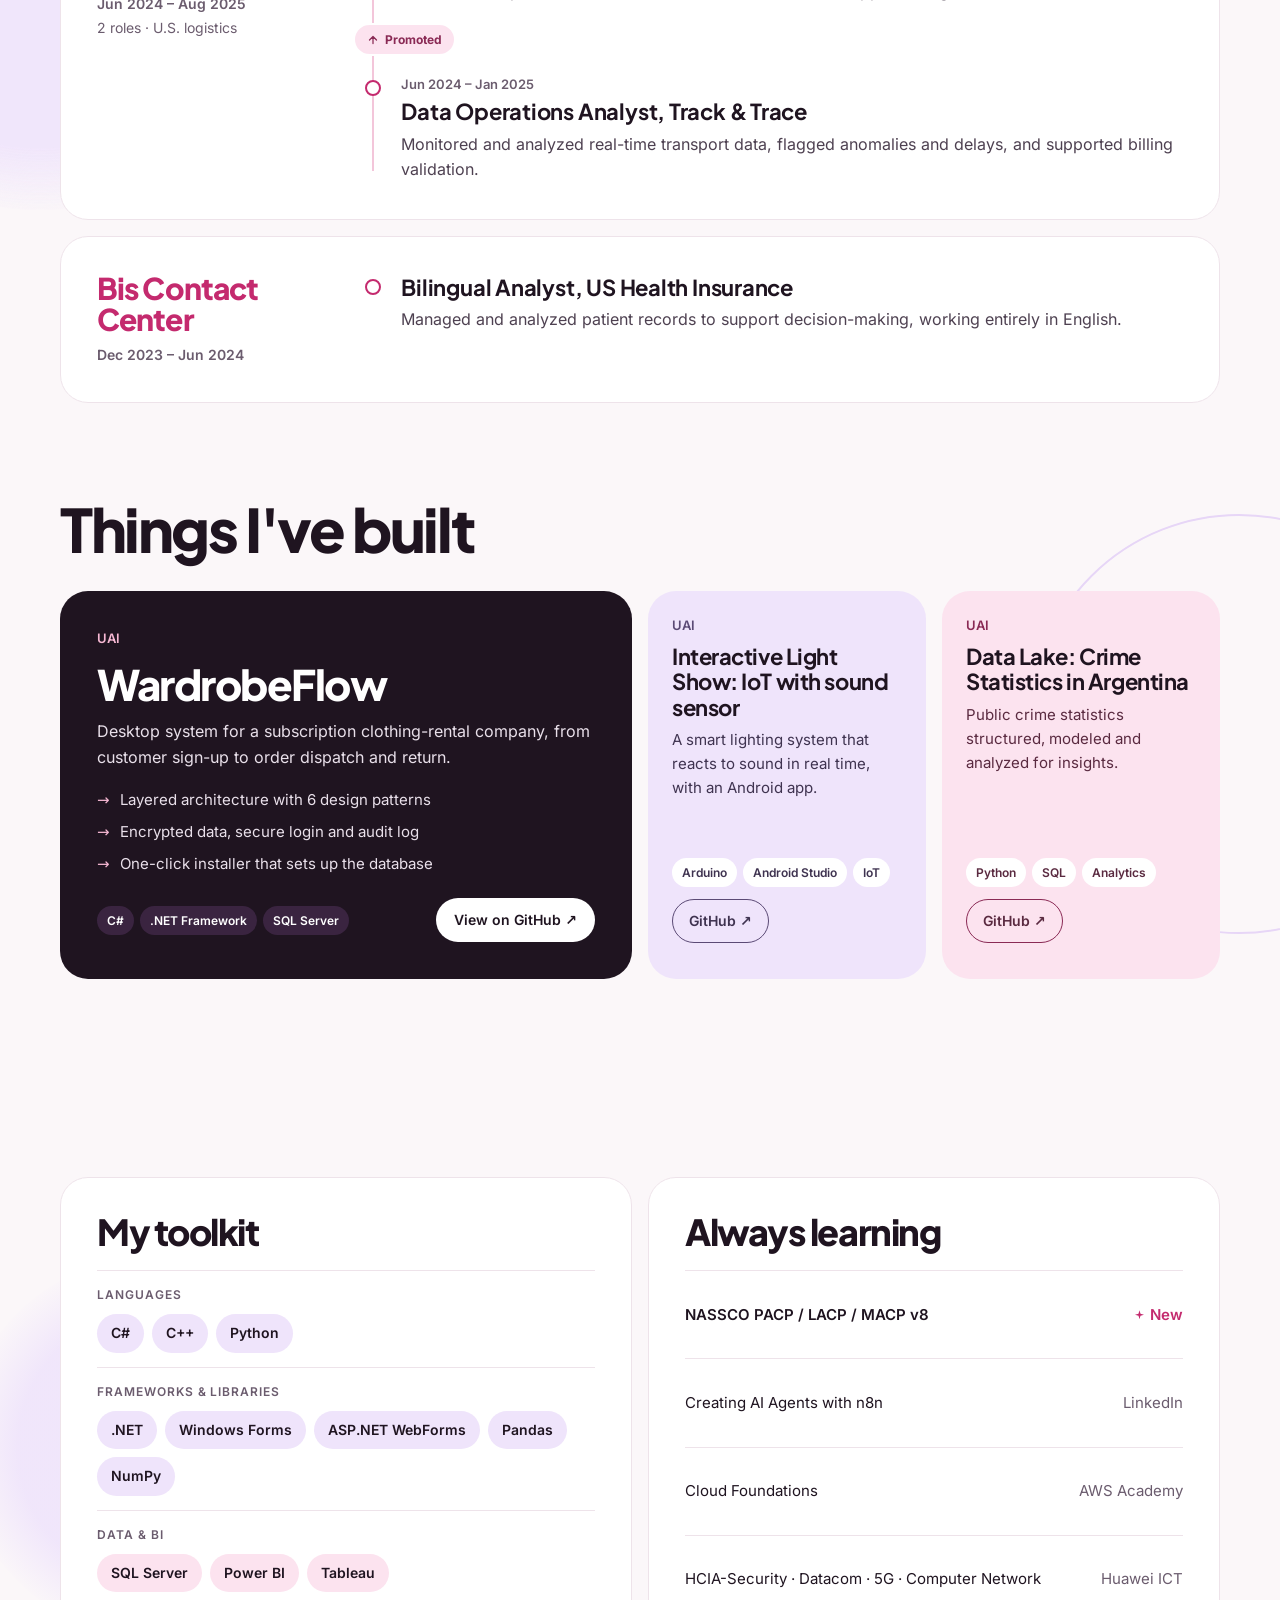
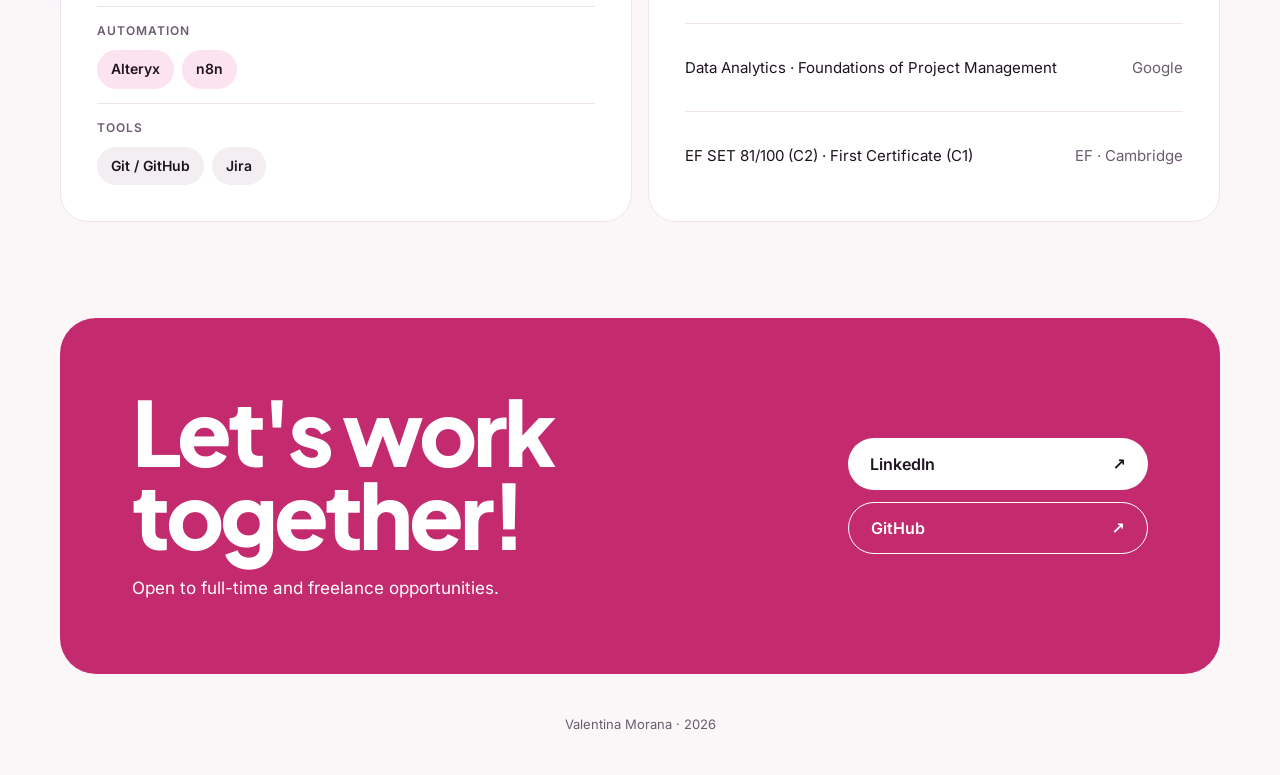
==== commit 91f82485: "Rediseño bento con modo claro y oscuro, EN/ES y actividad de GitHub en vivo - tema claro y oscuro se" ====
--- a/index.html
+++ b/index.html
@@ -1,29 +1,36 @@
 <!DOCTYPE html>
-<html lang="en">
+<html lang="en" data-theme="light" data-i18n-page>
 <head>
   <meta charset="UTF-8"/>
   <meta name="viewport" content="width=device-width, initial-scale=1.0"/>
-  <meta name="description" content="Valentina Morana — AI &amp; Data Analyst. Systems Engineering student (4th year) working in AI quality at ITPipes. Open to data, AI and software roles."/>
-  <meta property="og:title" content="Valentina Morana — AI &amp; Data Analyst"/>
-  <meta property="og:description" content="Systems Engineering student (4th year) working in AI quality at ITPipes. Open to data, AI and software roles. Bilingual EN–ES (C2)."/>
+  <script src="theme-init.js"></script>
+  <title>Valentina Morana</title>
+  <meta name="description" content="Valentina Morana · AI Model Training: Data Quality &amp; Validation. Senior Business Quality Analyst at ITpipes and Systems Engineering student."/>
+  <link rel="canonical" href="https://www.valentinamorana.com/"/>
+  <link rel="alternate" hreflang="en" href="https://www.valentinamorana.com/"/>
+  <link rel="alternate" hreflang="es" href="https://www.valentinamorana.com/?lang=es"/>
+  <link rel="alternate" hreflang="x-default" href="https://www.valentinamorana.com/"/>
   <meta property="og:type" content="website"/>
-  <meta property="og:image" content="https://valentinamorana.vercel.app/images/og-image.jpg"/>
+  <meta property="og:url" content="https://www.valentinamorana.com/"/>
+  <meta property="og:title" content="Valentina Morana | AI Model Training: Data Quality &amp; Validation"/>
+  <meta property="og:description" content="Systems Engineering student leading data quality for AI model training at ITpipes. Open to data, AI and software roles. Bilingual EN/ES (C2)."/>
+  <meta property="og:image" content="https://www.valentinamorana.com/images/og-image.png"/>
   <meta property="og:image:width" content="1200"/>
   <meta property="og:image:height" content="630"/>
+  <meta property="og:locale" content="en_US"/>
+  <meta property="og:locale:alternate" content="es_AR"/>
   <meta name="twitter:card" content="summary_large_image"/>
-  <meta name="twitter:title" content="Valentina Morana — AI &amp; Data Analyst"/>
-  <meta name="twitter:description" content="Systems Engineering student (4th year) working in AI quality at ITPipes. Open to data, AI and software roles."/>
-  <meta name="twitter:image" content="https://valentinamorana.vercel.app/images/og-image.jpg"/>
-  <title>Valentina Morana</title>
-  <link rel="canonical" href="https://valentinamorana.vercel.app/"/>
-  <link rel="icon" type="image/svg+xml" href="images/favicon.svg"/>
-  <link rel="apple-touch-icon" href="images/favicon.svg"/>
+  <meta name="twitter:title" content="Valentina Morana | AI Model Training: Data Quality &amp; Validation"/>
+  <meta name="twitter:description" content="Systems Engineering student leading data quality for AI model training at ITpipes. Open to data, AI and software roles."/>
+  <meta name="twitter:image" content="https://www.valentinamorana.com/images/og-image.png"/>
+  <link rel="icon" type="image/png" sizes="32x32" href="images/favicon-32.png"/>
+  <link rel="icon" type="image/png" sizes="16x16" href="images/favicon-16.png"/>
+  <link rel="apple-touch-icon" href="images/icon-180.png"/>
   <link rel="manifest" href="manifest.json"/>
-  <meta name="theme-color" content="#09060f"/>
-  <meta http-equiv="Content-Security-Policy" content="default-src 'self'; img-src 'self' data:; style-src 'self' https://fonts.googleapis.com; font-src 'self' https://fonts.gstatic.com; script-src 'self'; connect-src 'self' https://vitals.vercel-insights.com"/>
-  <link rel="preconnect" href="https://fonts.googleapis.com"/>
-  <link rel="preconnect" href="https://fonts.gstatic.com" crossorigin/>
-  <link href="https://fonts.googleapis.com/css2?family=Inter:wght@300;400;500;600;700;800;900&display=swap" rel="stylesheet"/>
+  <meta name="theme-color" content="#FBF7F9" media="(prefers-color-scheme: light)"/>
+  <meta name="theme-color" content="#120C14" media="(prefers-color-scheme: dark)"/>
+  <link rel="preload" href="fonts/plus-jakarta-sans-latin.woff2" as="font" type="font/woff2" crossorigin/>
+  <link rel="preload" href="fonts/inter-latin.woff2" as="font" type="font/woff2" crossorigin/>
   <link rel="preload" as="image" href="images/photo.webp" type="image/webp" fetchpriority="high"/>
   <link rel="stylesheet" href="style.css"/>
   <script type="application/ld+json">
@@ -31,9 +38,9 @@
     "@context": "https://schema.org",
     "@type": "Person",
     "name": "Valentina Morana",
-    "jobTitle": "AI & Data Analyst",
-    "url": "https://valentinamorana.vercel.app/",
-    "image": "https://valentinamorana.vercel.app/images/photo.jpg",
+    "jobTitle": "Senior Business Quality Analyst",
+    "url": "https://www.valentinamorana.com/",
+    "image": "https://www.valentinamorana.com/images/photo.jpg",
     "email": "mailto:valentinamorana@gmail.com",
     "sameAs": [
       "https://www.linkedin.com/in/valentinamorana/",
@@ -45,8 +52,9 @@
     },
     "worksFor": {
       "@type": "Organization",
-      "name": "ITPipes"
-    }
+      "name": "ITpipes"
+    },
+    "knowsLanguage": ["es", "en"]
   }
   </script>
 </head>
@@ -54,356 +62,257 @@
 
 <a href="#main-content" class="skip-link" data-i18n="skip_link">Skip to content</a>
 
-<div class="cursor-dot" id="cursor-dot" aria-hidden="true"></div>
-<div class="cursor-ring" id="cursor-ring" aria-hidden="true"></div>
-
-<div class="blob blob-1" aria-hidden="true"></div>
-<div class="blob blob-2" aria-hidden="true"></div>
-
-<nav>
-  <span class="nav-logo">Valentina Morana</span>
-  <div class="nav-right">
-    <ul class="nav-links">
-      <li><a href="#about" data-i18n="nav_about">About</a></li>
-      <li><a href="#experience" data-i18n="nav_exp">Experience</a></li>
-      <li><a href="#projects" data-i18n="nav_proj">Projects</a></li>
-      <li><a href="#skills" data-i18n="nav_skills">Skills</a></li>
-      <li><a href="#certifications" data-i18n="nav_certs">Certifications</a></li>
-      <li><a href="#contact" data-i18n="nav_contact">Contact</a></li>
-    </ul>
-    <a class="cv-btn" href="CV/Resume - Valentina Morana.pdf" download="Resume - Valentina Morana.pdf" id="cv-btn" aria-label="Download CV">CV ↓</a>
-    <button class="theme-btn" id="theme-btn" aria-label="Toggle dark/light theme">🌙</button>
-    <div class="lang-toggle" role="group" aria-label="Language switcher">
-      <button class="lang-btn active" id="btn-en" aria-pressed="true">EN</button>
-      <button class="lang-btn" id="btn-es" aria-pressed="false">ES</button>
+<div class="cursor-sparkle" id="cursor-sparkle" aria-hidden="true"><svg width="22" height="22" viewBox="5 2 14 14"><path d="M12 2c.6 4.8 2.2 6.4 7 7-4.8.6-6.4 2.2-7 7-.6-4.8-2.2-6.4-7-7 4.8-.6 6.4-2.2 7-7z" fill="currentColor"/></svg></div>
+
+<div class="page">
+  <div class="shapes" aria-hidden="true">
+    <div class="shape shape-blob-pink" data-depth="0.12"></div>
+    <div class="shape shape-ring" data-depth="0.25"></div>
+    <div class="shape shape-blob-lilac" data-depth="0.08"></div>
+    <svg class="shape shape-star shape-star-1" data-depth="0.35" width="40" height="40" viewBox="0 0 24 24"><path d="M12 2c.6 4.8 2.2 6.4 7 7-4.8.6-6.4 2.2-7 7-.6-4.8-2.2-6.4-7-7 4.8-.6 6.4-2.2 7-7z" fill="currentColor"/></svg>
+    <svg class="shape shape-star shape-star-2" data-depth="0.2" width="28" height="28" viewBox="0 0 24 24"><path d="M12 2c.6 4.8 2.2 6.4 7 7-4.8.6-6.4 2.2-7 7-.6-4.8-2.2-6.4-7-7 4.8-.6 6.4-2.2 7-7z" fill="currentColor"/></svg>
+  </div>
+
+  <header class="wrap site-header">
+    <div class="nav-bar">
+      <a href="#top" class="nav-logo">Valentina Morana</a>
+      <nav aria-label="Main" data-i18n-aria="nav_label" class="nav-links">
+        <a href="#work" data-i18n="nav_work">Work</a>
+        <a href="#projects" data-i18n="nav_projects">Projects</a>
+        <a href="#skills" data-i18n="nav_skills">Skills</a>
+        <a href="#contact" data-i18n="nav_contact">Contact</a>
+      </nav>
+      <div class="nav-actions">
+        <button type="button" class="theme-toggle" id="theme-btn" aria-pressed="false" aria-label="Dark mode" data-i18n-aria="theme_label">
+          <span class="theme-side theme-side-sun"><svg width="15" height="15" viewBox="0 0 24 24" fill="none" stroke="currentColor" stroke-width="2" stroke-linecap="round" stroke-linejoin="round" aria-hidden="true"><circle cx="12" cy="12" r="4"/><path d="M12 2v2M12 20v2M4.9 4.9l1.4 1.4M17.7 17.7l1.4 1.4M2 12h2M20 12h2M4.9 19.1l1.4-1.4M17.7 6.3l1.4-1.4"/></svg></span>
+          <span class="theme-side theme-side-moon"><svg width="15" height="15" viewBox="0 0 24 24" fill="none" stroke="currentColor" stroke-width="2" stroke-linecap="round" stroke-linejoin="round" aria-hidden="true"><path d="M21 12.8A9 9 0 1 1 11.2 3a7 7 0 0 0 9.8 9.8z"/></svg></span>
+          <span class="theme-knob">
+            <svg class="knob-sun" width="16" height="16" viewBox="0 0 24 24" fill="none" stroke="currentColor" stroke-width="2" stroke-linecap="round" stroke-linejoin="round" aria-hidden="true"><circle cx="12" cy="12" r="4"/><path d="M12 2v2M12 20v2M4.9 4.9l1.4 1.4M17.7 17.7l1.4 1.4M2 12h2M20 12h2M4.9 19.1l1.4-1.4M17.7 6.3l1.4-1.4"/></svg>
+            <svg class="knob-moon" width="16" height="16" viewBox="0 0 24 24" fill="none" stroke="currentColor" stroke-width="2" stroke-linecap="round" stroke-linejoin="round" aria-hidden="true"><path d="M21 12.8A9 9 0 1 1 11.2 3a7 7 0 0 0 9.8 9.8z"/></svg>
+          </span>
+        </button>
+        <div class="lang-switch" role="group" aria-label="Language" data-i18n-aria="lang_label"><button type="button" class="lang-opt" data-set-lang="en" lang="en" aria-pressed="true" aria-label="English">EN</button><button type="button" class="lang-opt" data-set-lang="es" lang="es" aria-pressed="false" aria-label="Español">ES</button></div>
+        <a class="btn btn-dark" id="cv-btn" href="CV/Resume - Valentina Morana.pdf" download="Resume - Valentina Morana.pdf" data-i18n="cv_btn">Download CV</a>
+      </div>
     </div>
-  </div>
-</nav>
-
-<main id="main-content">
-
-<div class="hero">
-  <div class="hero-left">
-    <div class="hero-badge">
-      <span class="dot"></span>
-      <span data-i18n="hero_badge">Open to opportunities</span>
-    </div>
-    <h1>
-      <span class="name">Valentina Morana</span>
-      <span class="title" data-i18n="hero_title">AI &amp; Data Analyst</span>
-    </h1>
-    <p class="hero-sub" data-i18n="hero_sub">
-      Systems Engineering student (4th year) already working in the AI industry,
-      <strong>ensuring data accuracy</strong> at ITPipes.<br/>
-      Bilingual English–Spanish (C2).
-    </p>
-    <div class="hero-cta">
-      <a href="#contact" class="btn-primary" data-i18n="hero_cta1">Get in touch →</a>
-      <a href="#experience" class="btn-secondary" data-i18n="hero_cta2">See my experience</a>
-    </div>
-  </div>
-
-  <div class="hero-photo-wrap">
-    <div class="hero-photo" id="photo-click">
-      <picture>
-        <source srcset="images/photo.webp" type="image/webp"/>
-        <img id="hero-photo-img" src="images/photo.jpg" width="700" height="1050" alt="Valentina Morana" fetchpriority="high"/>
-      </picture>
-    </div>
-  </div>
+  </header>
+
+  <main id="main-content">
+
+    <section id="top" class="wrap hero-section">
+      <div class="hero-card">
+        <div class="hero-text">
+          <div class="hero-meta">
+            <p class="hero-badge"><span class="badge-dot" aria-hidden="true"></span><span data-i18n="hero_status">Open to opportunities</span></p>
+            <a class="pill pill-pink" href="https://www.linkedin.com/posts/valentinamorana_morana-valentina-plm-v8-nassco-ugcPost-7473471035372404736-lhkv/" target="_blank" rel="noopener noreferrer"><span data-i18n="hero_cert">Just certified: NASSCO PACP · LACP · MACP v8</span> ↗</a>
+          </div>
+          <div>
+            <h1 class="hero-name">Valentina Morana</h1>
+            <p class="hero-role" data-i18n="hero_role">AI Model Training: Data Quality &amp; Validation</p>
+            <p class="hero-sub" data-i18n="hero_sub">Systems Engineering student (4th year) already working in the AI industry, leading data quality for AI model training at ITpipes. Bilingual English–Spanish (C2).</p>
+          </div>
+          <div class="btn-row">
+            <a href="#contact" class="btn btn-accent btn-lg" data-i18n="hero_cta1">Get in touch →</a>
+            <a href="#work" class="btn btn-outline btn-lg" data-i18n="hero_cta2">See my experience</a>
+          </div>
+        </div>
+        <button type="button" class="hero-photo" id="photo-btn" aria-label="Valentina Morana, click for a little surprise" data-i18n-aria="photo_label">
+          <picture>
+            <source srcset="images/photo.webp" type="image/webp"/>
+            <img id="hero-photo-img" src="images/photo.jpg" width="700" height="1050" alt="Portrait of Valentina Morana" fetchpriority="high"/>
+          </picture>
+        </button>
+      </div>
+
+      <div class="now-strip">
+        <a class="now-item" id="now-building" href="https://github.com/valentinamorana/Trabajo-de-Diploma" target="_blank" rel="noopener noreferrer">
+          <span class="now-icon now-icon-dark"><svg width="20" height="20" viewBox="0 0 24 24" fill="none" stroke="currentColor" stroke-width="1.8" stroke-linecap="round" stroke-linejoin="round" aria-hidden="true"><path d="M9 19c-4.3 1.4-4.3-2.5-6-3m12 5v-3.5c0-1 .1-1.4-.5-2 2.8-.3 5.5-1.4 5.5-6a4.6 4.6 0 0 0-1.3-3.2 4.2 4.2 0 0 0-.1-3.2s-1.1-.3-3.5 1.3a12.3 12.3 0 0 0-6.2 0C6.5 2.8 5.4 3.1 5.4 3.1a4.2 4.2 0 0 0-.1 3.2A4.6 4.6 0 0 0 4 9.5c0 4.6 2.7 5.7 5.5 6-.6.6-.6 1.2-.5 2V21"/></svg></span>
+          <span class="now-body">
+            <span class="now-label"><span class="live-dot"></span><span data-i18n="now_building">Now building · live from GitHub</span></span>
+            <span class="now-title" id="now-repo">Trabajo-de-Diploma</span>
+            <span class="now-detail now-mono now-commit-row"><span class="now-msg" id="now-commit" data-i18n="now_commit_fallback">Latest commit updates here automatically</span><span class="now-ago" id="now-ago"></span></span>
+          </span>
+          <span class="now-arrow" aria-hidden="true">↗</span>
+        </a>
+        <div class="now-item">
+          <span class="now-icon now-icon-lilac"><svg width="20" height="20" viewBox="0 0 24 24" fill="none" stroke="currentColor" stroke-width="1.8" stroke-linecap="round" stroke-linejoin="round" aria-hidden="true"><path d="M2 7l10-4 10 4-10 4L2 7z"/><path d="M6 9v5c0 1.7 2.7 3 6 3s6-1.3 6-3V9"/></svg></span>
+          <span class="now-body">
+            <span class="now-label" data-i18n="now_learning">Now learning</span>
+            <span class="now-title" id="now-learn-title" data-i18n="now_learning_title">Cybersecurity, Ethical Hacking &amp; Digital Risk</span>
+            <span class="now-detail" id="now-learn-sub" data-i18n="now_learning_detail">UAI Advance · microcredential in progress</span>
+          </span>
+        </div>
+      </div>
+    </section>
+
+    <section class="wrap section about" aria-labelledby="about-title">
+      <h2 id="about-title" class="about-title reveal" data-i18n="about_title">Engineer in progress. <span class="accent">Analyst in action.</span></h2>
+      <p class="about-text reveal" data-i18n="about_text">I bridge data pipelines and business operations, and explain complex ideas clearly, in English and Spanish.</p>
+    </section>
+
+    <section id="work" class="wrap section" aria-labelledby="work-title">
+      <h2 id="work-title" class="section-title" data-i18n="work_title">Where I've worked</h2>
+      <div class="work-list">
+
+        <article class="card job reveal">
+          <div class="job-head">
+            <h3 class="job-company">ITpipes</h3>
+            <p class="job-dates" data-i18n="d_itp">Sep 2025 – Present</p>
+            <p class="job-meta" data-i18n="job1_meta">2 roles · AI &amp; data quality</p>
+          </div>
+          <div class="job-roles">
+            <span class="job-line" aria-hidden="true"></span>
+            <div class="role">
+              <span class="role-dot role-dot-filled" aria-hidden="true"></span>
+              <p class="role-dates" data-i18n="d_itp_r1">Apr 2026 – Present</p>
+              <h4 class="role-title">Senior Business Quality Analyst</h4>
+              <p class="role-desc" data-i18n="job1_r1_desc">I lead the team's quality control: I define data validation standards and criteria for AI model training under NASSCO, run quality audits and drive continuous process improvement.</p>
+            </div>
+            <p class="promoted"><svg width="12" height="12" viewBox="0 0 24 24" fill="none" stroke="currentColor" stroke-width="2.5" stroke-linecap="round" stroke-linejoin="round" aria-hidden="true"><path d="M12 19V5M5 12l7-7 7 7"/></svg><span data-i18n="promoted">Promoted</span></p>
+            <div class="role">
+              <span class="role-dot" aria-hidden="true"></span>
+              <p class="role-dates" data-i18n="d_itp_r2">Sep 2025 – Apr 2026</p>
+              <h4 class="role-title">Business Quality Analyst</h4>
+              <p class="role-desc" data-i18n="job1_r2_desc">Validated and classified infrastructure inspections against NASSCO standards, caught errors in datasets and video for AI training, and reported on consistency and performance.</p>
+            </div>
+          </div>
+        </article>
+
+        <article class="card job reveal">
+          <div class="job-head">
+            <h3 class="job-company">PLS Logistics Services</h3>
+            <p class="job-dates" data-i18n="d_pls">Jun 2024 – Aug 2025</p>
+            <p class="job-meta" data-i18n="job2_meta">2 roles · U.S. logistics</p>
+          </div>
+          <div class="job-roles">
+            <span class="job-line" aria-hidden="true"></span>
+            <div class="role">
+              <span class="role-dot role-dot-filled" aria-hidden="true"></span>
+              <p class="role-dates" data-i18n="d_pls_r1">Jan 2025 – Aug 2025</p>
+              <h4 class="role-title" data-i18n="job2_r1_title">Logistics Coordinator</h4>
+              <p class="role-desc" data-i18n="job2_r1_desc">Coordinated operations between U.S. clients, carriers and suppliers; negotiated rates and led teams.</p>
+            </div>
+            <p class="promoted"><svg width="12" height="12" viewBox="0 0 24 24" fill="none" stroke="currentColor" stroke-width="2.5" stroke-linecap="round" stroke-linejoin="round" aria-hidden="true"><path d="M12 19V5M5 12l7-7 7 7"/></svg><span data-i18n="promoted">Promoted</span></p>
+            <div class="role">
+              <span class="role-dot" aria-hidden="true"></span>
+              <p class="role-dates" data-i18n="d_pls_r2">Jun 2024 – Jan 2025</p>
+              <h4 class="role-title" data-i18n="job2_r2_title">Data Operations Analyst, Track &amp; Trace</h4>
+              <p class="role-desc" data-i18n="job2_r2_desc">Monitored and analyzed real-time transport data, flagged anomalies and delays, and supported billing validation.</p>
+            </div>
+          </div>
+        </article>
+
+        <article class="card job reveal">
+          <div class="job-head">
+            <h3 class="job-company">Bis Contact Center</h3>
+            <p class="job-dates" data-i18n="d_bis">Dec 2023 – Jun 2024</p>
+          </div>
+          <div class="job-roles job-roles-single">
+            <span class="role-dot role-dot-single" aria-hidden="true"></span>
+            <h4 class="role-title" data-i18n="job3_title">Bilingual Analyst, US Health Insurance</h4>
+            <p class="role-desc" data-i18n="job3_desc">Managed and analyzed patient records to support decision-making, working entirely in English.</p>
+          </div>
+        </article>
+      </div>
+    </section>
+
+    <section id="projects" class="wrap section" aria-labelledby="projects-title">
+      <h2 id="projects-title" class="section-title" data-i18n="projects_title">Things I've built</h2>
+      <div class="bn-grid projects-grid">
+        <article class="project project-featured bn-s2 reveal">
+          <p class="project-tag">UAI</p>
+          <h3 class="project-title-lg">WardrobeFlow</h3>
+          <p class="project-desc" data-i18n="p1_desc">Desktop system for a subscription clothing-rental company, from customer sign-up to order dispatch and return.</p>
+          <ul class="project-points">
+            <li><span aria-hidden="true">→</span><span data-i18n="p1_b1">Layered architecture with 6 design patterns</span></li>
+            <li><span aria-hidden="true">→</span><span data-i18n="p1_b2">Encrypted data, secure login and audit log</span></li>
+            <li><span aria-hidden="true">→</span><span data-i18n="p1_b3">One-click installer that sets up the database</span></li>
+          </ul>
+          <div class="project-foot">
+            <p class="chips"><span>C#</span><span>.NET Framework</span><span>SQL Server</span></p>
+            <a class="btn btn-light" href="https://github.com/valentinamorana/Trabajo-de-Diploma" target="_blank" rel="noopener noreferrer" data-i18n="view_github">View on GitHub ↗</a>
+          </div>
+        </article>
+
+        <article class="project project-lilac reveal">
+          <p class="project-tag">UAI</p>
+          <h3 class="project-title" data-i18n="p2_title">Interactive Light Show: IoT with sound sensor</h3>
+          <p class="project-desc" data-i18n="p2_desc">A smart lighting system that reacts to sound in real time, with an Android app.</p>
+          <p class="chips chips-push"><span>Arduino</span><span>Android Studio</span><span>IoT</span></p>
+          <a class="btn btn-ghost" href="https://github.com/valentinamorana/robotica_proyecto" target="_blank" rel="noopener noreferrer">GitHub ↗</a>
+        </article>
+
+        <article class="project project-pink reveal">
+          <p class="project-tag">UAI</p>
+          <h3 class="project-title" data-i18n="p3_title">Data Lake: Crime Statistics in Argentina</h3>
+          <p class="project-desc" data-i18n="p3_desc">Public crime statistics structured, modeled and analyzed for insights.</p>
+          <p class="chips chips-push"><span>Python</span><span>SQL</span><span>Analytics</span></p>
+          <a class="btn btn-ghost btn-ghost-pink" href="https://github.com/valentinamorana/data-lake-snic-argentina" target="_blank" rel="noopener noreferrer">GitHub ↗</a>
+        </article>
+        <div class="shape-ring-projects" aria-hidden="true"></div>
+      </div>
+      <a class="more-github reveal" href="https://github.com/valentinamorana" target="_blank" rel="noopener noreferrer">
+        <span class="more-title" data-i18n="more_github">…and many more on GitHub</span>
+        <span class="btn btn-dark"><svg width="18" height="18" viewBox="0 0 24 24" fill="none" stroke="currentColor" stroke-width="1.8" stroke-linecap="round" stroke-linejoin="round" aria-hidden="true"><path d="M9 19c-4.3 1.4-4.3-2.5-6-3m12 5v-3.5c0-1 .1-1.4-.5-2 2.8-.3 5.5-1.4 5.5-6a4.6 4.6 0 0 0-1.3-3.2 4.2 4.2 0 0 0-.1-3.2s-1.1-.3-3.5 1.3a12.3 12.3 0 0 0-6.2 0C6.5 2.8 5.4 3.1 5.4 3.1a4.2 4.2 0 0 0-.1 3.2A4.6 4.6 0 0 0 4 9.5c0 4.6 2.7 5.7 5.5 6-.6.6-.6 1.2-.5 2V21"/></svg>github.com/valentinamorana ↗</span>
+      </a>
+    </section>
+
+    <section id="skills" class="wrap section" aria-label="Skills and certifications" data-i18n-aria="skills_label">
+      <div class="bn-grid">
+        <div class="card card-pad bn-s2 toolkit reveal">
+          <h2 class="card-title" data-i18n="toolkit_title">My toolkit</h2>
+          <div class="skill-group">
+            <p class="skill-label" data-i18n="sk_languages">Languages</p>
+            <p class="chips chips-lg chips-lilac"><span>C#</span><span>C++</span><span>Python</span></p>
+          </div>
+          <div class="skill-group">
+            <p class="skill-label" data-i18n="sk_frameworks">Frameworks &amp; libraries</p>
+            <p class="chips chips-lg chips-lilac"><span>.NET</span><span>Windows Forms</span><span>ASP.NET WebForms</span><span>Pandas</span><span>NumPy</span></p>
+          </div>
+          <div class="skill-group">
+            <p class="skill-label" data-i18n="sk_data">Data &amp; BI</p>
+            <p class="chips chips-lg chips-pink"><span>SQL Server</span><span>Power BI</span><span>Tableau</span></p>
+          </div>
+          <div class="skill-group">
+            <p class="skill-label" data-i18n="sk_automation">Automation</p>
+            <p class="chips chips-lg chips-pink"><span>Alteryx</span><span>n8n</span></p>
+          </div>
+          <div class="skill-group skill-group-last">
+            <p class="skill-label" data-i18n="sk_tools">Tools</p>
+            <p class="chips chips-lg chips-grey"><span>Git / GitHub</span><span>Jira</span></p>
+          </div>
+          <div class="shape-blob-skills" aria-hidden="true"></div>
+        </div>
+        <div class="card card-pad bn-s2 certs reveal">
+          <h2 class="card-title" data-i18n="certs_title">Always learning</h2>
+          <ul class="cert-list">
+            <li><span class="cert-strong">NASSCO PACP / LACP / MACP v8</span><span class="cert-new" data-i18n="cert_new">New</span></li>
+            <li><span>Creating AI Agents with n8n</span><span class="cert-issuer">LinkedIn</span></li>
+            <li><span>Cloud Foundations</span><span class="cert-issuer">AWS Academy</span></li>
+            <li><span>HCIA-Security · Datacom · 5G · Computer Network</span><span class="cert-issuer">Huawei ICT</span></li>
+            <li><span data-i18n="cert_google">Data Analytics · Foundations of Project Management</span><span class="cert-issuer">Google</span></li>
+            <li><span>EF SET 81/100 (C2) · First Certificate (C1)</span><span class="cert-issuer">EF · Cambridge</span></li>
+          </ul>
+        </div>
+      </div>
+    </section>
+
+    <section id="contact" class="wrap section contact-section" aria-labelledby="contact-title">
+      <div class="contact-card reveal">
+        <div class="contact-text">
+          <h2 id="contact-title" class="contact-title" data-i18n="contact_title">Let's work together!</h2>
+          <p class="contact-sub" data-i18n="contact_sub">Open to full-time and freelance opportunities.</p>
+        </div>
+        <div class="contact-links">
+          <a class="contact-link contact-link-solid" href="https://www.linkedin.com/in/valentinamorana/" target="_blank" rel="noopener noreferrer">LinkedIn <span aria-hidden="true">↗</span></a>
+          <a class="contact-link contact-link-outline" href="https://github.com/valentinamorana" target="_blank" rel="noopener noreferrer">GitHub <span aria-hidden="true">↗</span></a>
+        </div>
+      </div>
+    </section>
+  </main>
+
+  <footer class="site-footer">Valentina Morana · <span id="year">2026</span></footer>
 </div>
-
-<hr class="divider"/>
-
-<div class="section-wrap">
-<section id="about">
-  <p class="section-label" data-i18n="about_label">About me</p>
-  <h2 class="section-title" data-i18n="about_title">Engineer in progress. Analyst in action.</h2>
-  <p class="section-desc" data-i18n="about_desc">Passionate about data, people and technology, building experience in AI, engineering and business operations while finishing my degree and working in the AI industry.</p>
-  <div class="about-grid">
-    <div class="about-card highlight">
-      <span class="icon">🧠</span>
-      <h3 data-i18n="about_c1_title">AI &amp; Data Quality</h3>
-      <p data-i18n="about_c1_desc">Validating datasets for AI model training at ITPipes under NASSCO standards. I make sure AI learns from clean, reliable data.</p>
-    </div>
-    <div class="about-card">
-      <span class="icon">🎓</span>
-      <h3 data-i18n="about_c2_title">Systems Engineering — 4th Year</h3>
-      <p data-i18n="about_c2_desc">Studying at Universidad Abierta Interamericana with hands-on experience in SQL Server, .NET, Python and C++.</p>
-    </div>
-    <div class="about-card highlight">
-      <span class="icon">📊</span>
-      <h3 data-i18n="about_c4_title">Business + Tech Mindset</h3>
-      <p data-i18n="about_c4_desc">Experience bridging data pipelines and business operations — from logistics reporting to cross-functional team coordination.</p>
-    </div>
-    <div class="about-card">
-      <span class="icon">🤖</span>
-      <h3 data-i18n="pers_c1_title">Robotics Enthusiast</h3>
-      <p data-i18n="pers_c1_desc">I genuinely enjoy building things — from IoT hardware projects to AI-driven systems. Robotics is where my curiosity lives.</p>
-    </div>
-    <div class="about-card highlight">
-      <span class="icon">🗣️</span>
-      <h3 data-i18n="pers_c2_title">Former English Teacher</h3>
-      <p data-i18n="pers_c2_desc">I taught English before pivoting to tech. That background gives me strong communication skills — I explain complex ideas clearly, in two languages.</p>
-    </div>
-    <div class="about-card">
-      <span class="icon">🤝</span>
-      <h3 data-i18n="pers_c3_title">People Person</h3>
-      <p data-i18n="pers_c3_desc">Years of client-facing work, team leadership and teaching mean I'm just as comfortable in a meeting room as I am in a dataset.</p>
-    </div>
-  </div>
-</section>
-</div>
-
-<hr class="divider"/>
-
-<div class="section-wrap">
-<section id="languages">
-  <p class="section-label" data-i18n="lang_label">Languages</p>
-  <h2 class="section-title" data-i18n="lang_title">I speak your language.</h2>
-  <div class="lang-cards">
-    <div class="lang-card">
-      <div class="lang-initial">ES</div>
-      <div class="lang-name" data-i18n="lang1_name">Spanish</div>
-      <span class="lang-level" data-i18n="lang1_level">Native</span>
-      <p class="lang-desc" data-i18n="lang1_desc">Native speaker. Fluent in professional, technical, and everyday contexts.</p>
-    </div>
-    <div class="lang-card">
-      <div class="lang-initial">EN</div>
-      <div class="lang-name" data-i18n="lang2_name">English</div>
-      <span class="lang-level">C2 Proficient</span>
-      <p class="lang-desc" data-i18n="lang2_desc">Cambridge C1 Grade A · EF SET 81/100. Fully comfortable in English-only environments, meetings and written communication.</p>
-    </div>
-  </div>
-</section>
-</div>
-
-<hr class="divider"/>
-
-<div class="section-wrap">
-<section id="experience">
-  <p class="section-label" data-i18n="exp_label">Experience</p>
-  <h2 class="section-title" data-i18n="exp_title">Where I've worked.</h2>
-  <div class="timeline">
-
-    <div class="timeline-group">
-      <div class="timeline-item">
-        <span class="timeline-date">May 2026 — <span data-i18n="present">Present</span></span>
-        <div class="timeline-content">
-          <span class="timeline-company">ITPipes</span>
-          <span class="timeline-role">Senior Business Quality Analyst</span>
-          <p class="timeline-desc" data-i18n="exp0_desc">Promoted to Senior BQA — leading quality control processes and raising data standards for AI pipelines across the team.</p>
-          <span class="timeline-tag" data-i18n="exp0_tag">🏆 Promoted</span>
-        </div>
-      </div>
-
-      <div class="timeline-item">
-        <span class="timeline-date">Sep 2025 — May 2026</span>
-        <div class="timeline-content">
-          <span class="timeline-company">ITPipes</span>
-          <span class="timeline-role">Business Quality Analyst</span>
-          <p class="timeline-desc" data-i18n="exp1_desc">Validated and quality-controlled pipeline inspection datasets under NASSCO standards, ensuring data integrity prior to AI model ingestion.</p>
-          <span class="timeline-tag" data-i18n="exp1_tag">AI &amp; Data Quality</span>
-        </div>
-      </div>
-    </div>
-
-    <div class="timeline-group">
-      <div class="timeline-item">
-        <span class="timeline-date">Jan 2025 — Aug 2025</span>
-        <div class="timeline-content">
-          <span class="timeline-company">PLS Logistic Services</span>
-          <span class="timeline-role" data-i18n="exp2_role">Logistics Coordinator</span>
-          <p class="timeline-desc" data-i18n="exp2_desc">Promoted after 8 months — coordinated freight operations between clients, carriers and suppliers, managed shipment follow-ups and issue resolution, and led cross-functional workflow management in high-volume U.S. logistics environments.</p>
-          <span class="timeline-tag" data-i18n="exp2_tag">🏆 Promoted</span>
-        </div>
-      </div>
-
-      <div class="timeline-item">
-        <span class="timeline-date">Jun 2024 — Jan 2025</span>
-        <div class="timeline-content">
-          <span class="timeline-company">PLS Logistic Services</span>
-          <span class="timeline-role" data-i18n="exp3_role">Data Operations Analyst — Track &amp; Trace</span>
-          <p class="timeline-desc" data-i18n="exp3_desc">Monitored and analyzed real-time freight data for U.S.-based logistics operations — tracking shipments, identifying delays and reporting on carrier performance across multiple logistics platforms.</p>
-          <span class="timeline-tag" data-i18n="exp3_tag">Data Ops · Reporting</span>
-        </div>
-      </div>
-    </div>
-
-    <div class="timeline-item">
-      <span class="timeline-date">Dec 2023 — Jun 2024</span>
-      <div class="timeline-content">
-        <span class="timeline-company">Bis Contact Center</span>
-        <span class="timeline-role" data-i18n="exp4_role">Bilingual Analyst — US Health Insurance</span>
-        <p class="timeline-desc" data-i18n="exp4_desc">Analyzed patient records for data-driven decisions in US health insurance cases. Worked entirely in English in a high-stakes, detail-oriented environment.</p>
-        <span class="timeline-tag">English C2 · Data Analysis</span>
-      </div>
-    </div>
-
-  </div>
-</section>
-</div>
-
-<hr class="divider"/>
-
-<div class="section-wrap">
-<section id="projects">
-  <p class="section-label" data-i18n="proj_label">Projects</p>
-  <h2 class="section-title" data-i18n="proj_title">Things I've built.</h2>
-  <p class="section-desc" data-i18n="proj_desc">Academic and personal projects where theory meets real implementation.</p>
-
-  <div class="projects-grid">
-    <div class="project-card featured">
-      <div class="project-header">
-        <span class="project-icon">💡</span>
-        <span class="project-date">Oct – Nov 2025</span>
-      </div>
-      <div class="project-title" data-i18n="proj1_title">Interactive Light Show — IoT System with Sound Sensor</div>
-      <p class="project-desc" data-i18n="proj1_desc">Final project for the Robotics subject at UAI. Developed an IoT smart lighting system that reacts in real time to sound input — integrating hardware sensors with a mobile app built in Android Studio.</p>
-      <div class="project-tags">
-        <span class="project-tag">Arduino</span>
-        <span class="project-tag">Android Studio</span>
-        <span class="project-tag">IoT</span>
-        <span class="project-tag">Sensors</span>
-        <span class="project-tag">Hardware</span>
-      </div>
-    </div>
-
-    <div class="project-card">
-      <div class="project-header">
-        <span class="project-icon">🔍</span>
-        <span class="project-date">Aug – Sep 2025</span>
-      </div>
-      <div class="project-title" data-i18n="proj2_title">Data Lake — Crime Statistics in Argentina</div>
-      <p class="project-desc" data-i18n="proj2_desc">Data engineering project building a lake from public crime statistics in Argentina — structured, modeled and analyzed for insights.</p>
-      <div class="project-tags">
-        <span class="project-tag">Python</span>
-        <span class="project-tag">SQL</span>
-        <span class="project-tag">Data Lake</span>
-        <span class="project-tag">Analytics</span>
-      </div>
-    </div>
-
-    <div class="project-card">
-      <div class="project-header">
-        <span class="project-icon">📊</span>
-        <span class="project-date">Jul 2025</span>
-      </div>
-      <div class="project-title" data-i18n="proj3_title">Statistical Inference &amp; Applied Probability — UAI Award</div>
-      <p class="project-desc" data-i18n="proj3_desc">End-of-term project applying statistical inference, sampling theory and probability distributions to real-world data. Recognized with the "Premio a las Buenas Prácticas" by UAI and presented in the university's academic podcast.</p>
-      <div class="project-tags">
-        <span class="project-tag">Statistics</span>
-        <span class="project-tag">Probability</span>
-        <span class="project-tag">🏆 UAI Award</span>
-        <span class="project-tag">UAI Podcast</span>
-      </div>
-    </div>
-  </div>
-</section>
-</div>
-
-<hr class="divider"/>
-
-<div class="section-wrap">
-<section id="skills">
-  <p class="section-label" data-i18n="skills_label">Technical Skills</p>
-  <h2 class="section-title" data-i18n="skills_title">My toolkit.</h2>
-  <p class="section-desc" data-i18n="skills_desc">The tools I use to build and ship things, from data analysis to desktop apps.</p>
-  <div class="skills-grid">
-    <div class="skill-card highlight">
-      <span class="skill-icon">🐍</span>
-      <h4>Python</h4>
-      <p data-i18n="skill1_desc">Pandas &amp; NumPy for data analysis. Data Science and Analytics workflows.</p>
-    </div>
-    <div class="skill-card">
-      <span class="skill-icon">🗄️</span>
-      <h4>SQL Server</h4>
-      <p data-i18n="skill2_desc">Relational DB design, stored procedures and C# integration.</p>
-    </div>
-    <div class="skill-card highlight">
-      <span class="skill-icon">💻</span>
-      <h4>C# / .NET</h4>
-      <p data-i18n="skill3_desc">Desktop apps with Windows Forms and OOP principles.</p>
-    </div>
-    <div class="skill-card">
-      <span class="skill-icon">⚙️</span>
-      <h4>C++</h4>
-      <p data-i18n="skill4_desc">Performance programming, data structures, memory management.</p>
-    </div>
-    <div class="skill-card">
-      <span class="skill-icon">🔗</span>
-      <h4>n8n / AI Agents</h4>
-      <p data-i18n="skill5_desc">Automated AI agent workflows and integrations.</p>
-    </div>
-    <div class="skill-card highlight">
-      <span class="skill-icon">📈</span>
-      <h4>Power BI</h4>
-      <p data-i18n="skill6_desc">Interactive dashboards and data visualization for business reporting.</p>
-    </div>
-    <div class="skill-card">
-      <span class="skill-icon">🐙</span>
-      <h4>Git / GitHub</h4>
-      <p data-i18n="skill7_desc">Version control, branching and collaborative development workflows.</p>
-    </div>
-    <div class="skill-card highlight">
-      <span class="skill-icon">🐧</span>
-      <h4>Linux / Bash</h4>
-      <p data-i18n="skill8_desc">Command line, shell scripting and file system management in Unix environments.</p>
-    </div>
-  </div>
-</section>
-</div>
-
-<hr class="divider"/>
-
-<div class="section-wrap">
-<section id="certifications">
-  <p class="section-label" data-i18n="certs_label">Certifications</p>
-  <h2 class="section-title" data-i18n="certs_title">Always learning.</h2>
-  <p class="section-desc" data-i18n="certs_desc">Continuous upskilling in AI, cloud, networking, security and more.</p>
-  <div class="certs-grid">
-    <div class="cert-card"><div class="cert-logo">🤖</div><div><span class="cert-name">Creating AI Agents with n8n</span><span class="cert-issuer">LinkedIn Learning</span></div></div>
-    <div class="cert-card"><div class="cert-logo">☁️</div><div><span class="cert-name">Cloud Foundations</span><span class="cert-issuer">AWS Academy</span></div></div>
-    <div class="cert-card"><div class="cert-logo">🔒</div><div><span class="cert-name">HCIA-Security V4.0</span><span class="cert-issuer">Huawei ICT Academy</span></div></div>
-    <div class="cert-card"><div class="cert-logo">📡</div><div><span class="cert-name">HCIA-5G V2.0</span><span class="cert-issuer">Huawei ICT Academy</span></div></div>
-    <div class="cert-card"><div class="cert-logo">🌐</div><div><span class="cert-name">HCIA-Datacom V1.0</span><span class="cert-issuer">Huawei ICT Academy</span></div></div>
-    <div class="cert-card"><div class="cert-logo">🌐</div><div><span class="cert-name">Computer Network</span><span class="cert-issuer">Huawei ICT Academy</span></div></div>
-    <div class="cert-card"><div class="cert-logo">📊</div><div><span class="cert-name" data-i18n="cert_google_name">Google Data Analytics Certificate</span><span class="cert-issuer" data-i18n="cert_google_issuer">Coursera / Google · Modules 1–2</span></div></div>
-    <div class="cert-card"><div class="cert-logo">📜</div><div><span class="cert-name">First Certificate in English — C1 Grade A</span><span class="cert-issuer">Cambridge Assessment</span></div></div>
-    <div class="cert-card"><div class="cert-logo">📜</div><div><span class="cert-name">EF SET Certificate — 81/100 (C2)</span><span class="cert-issuer">EF Education First</span></div></div>
-  </div>
-
-  <a class="cert-fresh" href="https://www.linkedin.com/posts/valentinamorana_morana-valentina-plm-v8-nassco-ugcPost-7473471035372404736-lhkv/" target="_blank" rel="noopener noreferrer">
-    <span class="cert-fresh-badge"><span class="dot"></span><span data-i18n="cert_fresh_badge">Just certified!</span></span>
-    <div class="cert-fresh-body">
-      <span class="cert-fresh-name">NASSCO PACP / LACP / MACP — Version 8</span>
-      <span class="cert-fresh-issuer" data-i18n="cert_fresh_issuer">NASSCO, Inc. · See the post on LinkedIn →</span>
-    </div>
-  </a>
-</section>
-</div>
-
-<hr class="divider"/>
-
-<div class="section-wrap">
-<section id="contact">
-  <div class="contact-box">
-    <h2 data-i18n="contact_title">Let's work together.</h2>
-    <p data-i18n="contact_desc">Open to full-time and freelance roles in data, AI and software development.</p>
-    <div class="contact-links">
-      <a href="mailto:valentinamorana@gmail.com" class="contact-link">valentinamorana@gmail.com</a>
-      <a href="https://www.linkedin.com/in/valentinamorana/" target="_blank" rel="noopener noreferrer" class="contact-link">LinkedIn</a>
-      <a href="https://github.com/valentinamorana" target="_blank" rel="noopener noreferrer" class="contact-link">GitHub</a>
-    </div>
-  </div>
-</section>
-</div>
-
-</main>
-
-<footer>
-  <span data-i18n="footer">Valentina Morana · 2026</span>
-</footer>
 
 <script defer src="cursor.js"></script>
 <script defer src="main.js"></script>
--- a/style.css
+++ b/style.css
@@ -1,605 +1,569 @@
-*, *::before, *::after { box-sizing: border-box; margin: 0; padding: 0; }
+@font-face {
+  font-family: 'Inter';
+  font-style: normal;
+  font-weight: 100 900;
+  font-display: swap;
+  src: url('fonts/inter-latin.woff2') format('woff2');
+  unicode-range: U+0000-00FF, U+0131, U+0152-0153, U+02BB-02BC, U+02C6, U+02DA, U+02DC, U+0304, U+0308, U+0329, U+2000-206F, U+20AC, U+2122, U+2191, U+2193, U+2212, U+2215, U+FEFF, U+FFFD;
+}
+@font-face {
+  font-family: 'Plus Jakarta Sans';
+  font-style: normal;
+  font-weight: 200 800;
+  font-display: swap;
+  src: url('fonts/plus-jakarta-sans-latin.woff2') format('woff2');
+  unicode-range: U+0000-00FF, U+0131, U+0152-0153, U+02BB-02BC, U+02C6, U+02DA, U+02DC, U+0304, U+0308, U+0329, U+2000-206F, U+20AC, U+2122, U+2191, U+2193, U+2212, U+2215, U+FEFF, U+FFFD;
+}
 
 :root {
-  --bg:        #09060f;
-  --bg2:       #110c1c;
-  --pink:      #f472b6;
-  --pink-soft: #fda4cf;
-  --lilac:     #c084fc;
-  --grad:      linear-gradient(135deg, #f472b6 0%, #c084fc 100%);
-  --grad-soft: linear-gradient(135deg, rgba(244,114,182,0.15) 0%, rgba(192,132,252,0.15) 100%);
-  --white:     #f8fafc;
-  --muted:     #94a3b8;
-  --border:    rgba(255,255,255,0.07);
-  --card:      rgba(255,255,255,0.04);
-  --shadow:    0 4px 24px rgba(244,114,182,0.12);
-  --radius:    18px;
-  --radius-sm: 12px;
-}
-
-html { scroll-behavior: smooth; }
+  --head: 'Plus Jakarta Sans', system-ui, sans-serif;
+  --body-font: 'Inter', system-ui, sans-serif;
+  --bg: #FBF7F9;
+  --surface: #FFFFFF;
+  --ink: #1F1420;
+  --body: #4E4151;
+  --muted: #6B5C6E;
+  --line: #EEE3EA;
+  --accent: #C42A6E;
+  --on-accent: #FFFFFF;
+  --hover: #B0215F;
+  --pink-soft: #FCE3EF;
+  --pink-ink: #8A2A55;
+  --pink-line: #F3C6DA;
+  --lilac: #EFE4FB;
+  --lilac-ink: #5B4A75;
+  --grey-chip: #F2EEF1;
+  --btn-line: #DCCCD6;
+  --photo-bg: #F3E6EE;
+  --live: #1E9E5A;
+  --star-lilac: #B79AE0;
+  --ring: #E7D6F7;
+  --toggle-bg: #FCE3EF;
+  --toggle-line: #F3C6DA;
+  --toggle-icon: #8A2A55;
+  --dark-btn-bg: #1F1420;
+  --dark-btn-ink: #FFFFFF;
+  --feat-bg: #1F1420;
+  --feat-line: transparent;
+  --feat-ink: #FFFFFF;
+  --feat-label: #F6B8D3;
+  --feat-text: #E9E0EA;
+  --feat-chip: #3A2440;
+  --feat-btn-bg: #FFFFFF;
+  --feat-btn-ink: #1F1420;
+  --lilac-card-text: #3F3350;
+  --lilac-card-chip: #FFFFFF;
+  --lilac-card-btn: #5B4A75;
+  --pink-card-text: #5A2A40;
+  --pink-card-chip: #FFFFFF;
+  --contact-ink: #FFFFFF;
+  --contact-solid-bg: #FFFFFF;
+  --contact-solid-ink: #1F1420;
+  --focus: #8A2A55;
+  --nav-shadow: 0 10px 30px rgba(31, 20, 32, 0.10);
+  --shimmer: #FFD1E6;
+  color-scheme: light;
+}
+
+[data-theme="dark"] {
+  --bg: #120C14;
+  --surface: #1C1420;
+  --ink: #F5EDF3;
+  --body: #CDBFD0;
+  --muted: #A897AC;
+  --line: #2E2233;
+  --accent: #F07AB0;
+  --on-accent: #1A0A12;
+  --hover: #F07AB0;
+  --pink-soft: #3A1D2C;
+  --pink-ink: #F6B8D3;
+  --pink-line: #4A2B3D;
+  --lilac: #2A2040;
+  --lilac-ink: #CDB8F0;
+  --grey-chip: #2A2230;
+  --btn-line: #3D2E44;
+  --photo-bg: #2A1E2A;
+  --star-lilac: #8B6FC0;
+  --ring: #3A2D4A;
+  --toggle-bg: #2A1624;
+  --toggle-line: #4A2B3D;
+  --toggle-icon: #E3B8CC;
+  --dark-btn-bg: #F5EDF3;
+  --dark-btn-ink: #120C14;
+  --feat-bg: #2A1630;
+  --feat-line: #4A2B4F;
+  --feat-ink: #FFFFFF;
+  --feat-label: #F6B8D3;
+  --feat-text: #E9E0EA;
+  --feat-chip: #3E2446;
+  --feat-btn-bg: #FFFFFF;
+  --feat-btn-ink: #120C14;
+  --lilac-card-text: #E6DCF7;
+  --lilac-card-chip: #1C1420;
+  --lilac-card-btn: #CDB8F0;
+  --pink-card-text: #F2D3E1;
+  --pink-card-chip: #1C1420;
+  --contact-ink: #1A0A12;
+  --contact-solid-bg: #1A0A12;
+  --contact-solid-ink: #FFFFFF;
+  --focus: #F6B8D3;
+  --nav-shadow: 0 10px 30px rgba(0, 0, 0, 0.45);
+  --shimmer: #FFE3F0;
+  color-scheme: dark;
+}
+
+*, *::before, *::after { box-sizing: border-box; }
+
+html { scroll-behavior: smooth; scroll-padding-top: 112px; }
+.i18n-pending body { visibility: hidden; }
 
 body {
-  font-family: 'Inter', sans-serif;
+  margin: 0;
   background: var(--bg);
-  color: var(--white);
+  color: var(--ink);
+  font-family: var(--body-font);
+  font-size: 16px;
   line-height: 1.6;
-  overflow-x: hidden;
-}
-
-body::before {
-  content: '';
-  position: fixed; inset: 0; z-index: 0;
-  background-image: url("data:image/svg+xml,%3Csvg viewBox='0 0 200 200' xmlns='http://www.w3.org/2000/svg'%3E%3Cfilter id='n'%3E%3CfeTurbulence type='fractalNoise' baseFrequency='0.75' numOctaves='4' stitchTiles='stitch'/%3E%3C/filter%3E%3Crect width='100%25' height='100%25' filter='url(%23n)' opacity='0.03'/%3E%3C/svg%3E");
-  pointer-events: none;
-}
-
-.blob {
-  position: fixed; border-radius: 50%;
-  filter: blur(120px); pointer-events: none; z-index: 0;
-}
-.blob-1 { width: 600px; height: 600px; top: -200px; right: -100px; background: rgba(244,114,182,0.12); }
-.blob-2 { width: 500px; height: 500px; bottom: -150px; left: -100px; background: rgba(192,132,252,0.10); }
-
-nav {
-  position: sticky; top: 0; z-index: 100;
-  display: flex; align-items: center; justify-content: space-between;
-  padding: 0 2.5rem; height: 64px;
-  background: rgba(9,6,15,0.8);
-  backdrop-filter: blur(16px);
-  border-bottom: 1px solid var(--border);
-}
-.nav-logo {
-  font-weight: 800; font-size: 1rem; letter-spacing: -0.02em;
-  background: var(--grad); text-decoration: none;
-  -webkit-background-clip: text; -webkit-text-fill-color: transparent; background-clip: text;
-}
-.nav-right { display: flex; align-items: center; gap: 2.5rem; }
-.nav-links { list-style: none; display: flex; gap: 2rem; }
-.nav-links a {
-  text-decoration: none; color: var(--muted);
-  font-size: 0.82rem; font-weight: 500; letter-spacing: 0.04em; text-transform: uppercase;
-  transition: color 0.2s;
-  padding: 1.2rem 0.4rem;
-}
-.nav-links a:hover { color: var(--pink); }
-
-.lang-toggle {
-  display: flex; background: var(--card); border: 1px solid var(--border);
-  border-radius: 100px; padding: 3px; gap: 2px;
-}
-.lang-btn {
-  border: none; background: transparent; color: var(--muted);
-  padding: 0.28rem 0.75rem; border-radius: 100px;
-  font-size: 0.75rem; font-weight: 700; cursor: pointer; font-family: 'Inter', sans-serif;
-  transition: all 0.2s;
-}
-.lang-btn.active { background: var(--grad); color: white; }
-
-.hero {
-  position: relative; z-index: 1;
-  max-width: 1000px; margin: 0 auto;
-  padding: 100px 2.5rem 80px;
-  display: grid; grid-template-columns: 1fr auto;
-  gap: 4rem; align-items: center;
-}
-.hero-left { display: flex; flex-direction: column; gap: 1.75rem; }
-
+  -webkit-font-smoothing: antialiased;
+  transition: background-color 0.3s ease, color 0.3s ease;
+}
+
+h1, h2, h3, h4, p, ul { margin: 0; }
+img, svg { display: block; }
+a { color: var(--ink); text-decoration: none; }
+a:hover { color: var(--hover); }
+button { font: inherit; color: inherit; }
+
+:focus-visible {
+  outline: 2px solid var(--focus);
+  outline-offset: 3px;
+  border-radius: 8px;
+}
+.btn:focus-visible, .contact-link:focus-visible, .theme-toggle:focus-visible, .lang-opt:focus-visible { border-radius: 999px; }
+
+.skip-link {
+  position: absolute; top: -100px; left: 16px; z-index: 10000;
+  background: var(--accent); color: var(--on-accent); font-weight: 700;
+  padding: 12px 20px; border-radius: 999px;
+  transition: top 0.2s ease;
+}
+.skip-link:focus { top: 16px; color: var(--on-accent); }
+
+.page { position: relative; isolation: isolate; overflow: clip; }
+.wrap { max-width: 1240px; margin: 0 auto; padding-left: clamp(16px, 4vw, 40px); padding-right: clamp(16px, 4vw, 40px); }
+.section { padding-top: 96px; }
+.accent { color: var(--accent); }
+
+.shapes { position: absolute; inset: 0; z-index: -1; pointer-events: none; }
+.shape { position: absolute; will-change: transform; }
+.shape-blob-pink { top: -220px; right: -180px; width: 620px; height: 620px; border-radius: 50%; background: radial-gradient(circle, var(--pink-soft) 0%, var(--pink-soft) 55%, transparent 72%); opacity: 0.85; }
+.shape-ring { top: 260px; right: 380px; width: 120px; height: 120px; border-radius: 50%; border: 2px solid var(--pink-line); }
+.shape-blob-lilac { top: 1250px; left: -240px; width: 560px; height: 560px; border-radius: 50%; background: radial-gradient(circle, var(--lilac) 0%, var(--lilac) 55%, transparent 72%); opacity: 0.9; }
+.shape-star { color: var(--accent); }
+.shape-star-1 { top: 150px; left: 47%; opacity: 0.6; }
+.shape-star-2 { top: 1900px; left: 6%; color: var(--star-lilac); opacity: 0.8; }
+
+.site-header { position: sticky; top: -8px; z-index: 100; padding-top: 20px; padding-bottom: 20px; }
+.site-header .nav-bar { transition: box-shadow 0.25s ease; }
+.site-header.is-stuck .nav-bar { box-shadow: var(--nav-shadow); }
+.nav-bar {
+  display: flex; flex-wrap: wrap; gap: 12px 24px; align-items: center; justify-content: space-between;
+  background: var(--surface); border: 1px solid var(--line); border-radius: 999px;
+  padding: 6px 6px 6px 22px;
+}
+.nav-logo { font-family: var(--head); font-weight: 800; font-size: 18px; letter-spacing: -0.02em; }
+.nav-links { display: flex; flex-wrap: wrap; gap: 0 4px; font-size: 14px; font-weight: 500; }
+.nav-links a { padding: 12px; border-radius: 999px; }
+.nav-links a.is-active { color: var(--accent); }
+.nav-actions { display: flex; gap: 6px; align-items: center; }
+
+.theme-toggle {
+  position: relative; width: 72px; height: 44px; padding: 4px; border-radius: 999px;
+  border: 1px solid var(--toggle-line); background: var(--toggle-bg); cursor: pointer;
+  display: inline-flex; align-items: center; justify-content: space-between;
+}
+.theme-side { width: 34px; display: inline-flex; justify-content: center; color: var(--toggle-icon); }
+.theme-knob {
+  position: absolute; top: 4px; left: 4px; width: 34px; height: 34px; border-radius: 50%;
+  background: var(--accent); color: var(--on-accent);
+  display: inline-flex; align-items: center; justify-content: center;
+  transition: transform 0.3s cubic-bezier(.4, 1.4, .6, 1), background-color 0.3s ease;
+}
+.knob-moon { display: none; }
+[data-theme="dark"] .theme-knob { transform: translateX(28px); }
+[data-theme="dark"] .knob-sun { display: none; }
+[data-theme="dark"] .knob-moon { display: block; }
+
+.lang-switch {
+  display: inline-flex; align-items: center; gap: 2px; height: 44px; padding: 4px;
+  border-radius: 999px; border: 1px solid var(--line); background: var(--bg);
+}
+.lang-opt {
+  height: 34px; min-width: 40px; padding: 0 12px; border: 0; border-radius: 999px;
+  background: transparent; color: var(--muted); font-size: 13px; font-weight: 700; letter-spacing: 0.04em;
+  cursor: pointer; transition: background-color 0.2s ease, color 0.2s ease;
+}
+.lang-opt:hover { color: var(--ink); }
+.lang-opt[aria-pressed="true"] { background: var(--accent); color: var(--on-accent); cursor: default; }
+
+.btn {
+  height: 44px; padding: 0 18px; border-radius: 999px; font-size: 14px; font-weight: 600;
+  display: inline-flex; align-items: center; justify-content: center; gap: 10px; white-space: nowrap;
+  transition: transform 0.2s ease, background-color 0.2s ease, border-color 0.2s ease, color 0.2s ease;
+}
+.btn:hover { transform: translateY(-2px); }
+.btn-lg { height: 48px; padding: 0 22px; font-size: 16px; }
+.btn-dark { background: var(--dark-btn-bg); color: var(--dark-btn-ink); }
+.btn-dark:hover { color: var(--dark-btn-ink); }
+.btn-accent { background: var(--accent); color: var(--on-accent); }
+.btn-accent:hover { color: var(--on-accent); }
+.btn-outline { border: 1px solid var(--btn-line); color: var(--ink); }
+.btn-outline:hover { border-color: var(--accent); color: var(--accent); }
+.btn-light { background: var(--feat-btn-bg); color: var(--feat-btn-ink); }
+.btn-light:hover { color: var(--feat-btn-ink); }
+.btn-ghost { border: 1px solid var(--lilac-card-btn); color: var(--lilac-card-text); align-self: flex-start; margin-top: 4px; padding: 0 16px; }
+.btn-ghost:hover { color: var(--lilac-card-text); }
+.btn-ghost-pink { border-color: var(--pink-ink); color: var(--pink-card-text); }
+.btn-ghost-pink:hover { color: var(--pink-card-text); }
+.btn-row { display: flex; flex-wrap: wrap; gap: 10px; }
+
+.hero-section { padding-top: 8px; }
+.hero-card {
+  background: var(--surface); border: 1px solid var(--line); border-radius: 32px;
+  overflow: hidden; display: flex; flex-wrap: wrap;
+}
+.hero-text {
+  flex: 999 1 480px; min-width: 0; padding: clamp(28px, 5vw, 72px);
+  display: flex; flex-direction: column; justify-content: center; gap: 28px;
+}
+.hero-meta { display: flex; flex-wrap: wrap; align-items: center; gap: 10px 20px; }
 .hero-badge {
-  display: inline-flex; align-items: center; gap: 0.5rem;
-  background: rgba(244,114,182,0.12); border: 1px solid rgba(244,114,182,0.3);
-  color: var(--pink-soft); font-size: 0.75rem; font-weight: 700;
+  display: inline-flex; align-items: center; gap: 8px; width: fit-content;
+  background: color-mix(in srgb, var(--accent) 12%, transparent);
+  border: 1px solid color-mix(in srgb, var(--accent) 30%, transparent);
+  color: var(--pink-ink); font-size: 12px; font-weight: 700;
   letter-spacing: 0.08em; text-transform: uppercase;
-  padding: 0.4rem 1rem; border-radius: 100px; width: fit-content;
-}
-.hero-badge .dot {
-  width: 7px; height: 7px; border-radius: 50%;
-  background: var(--pink); animation: pulse 2s infinite;
-}
-@keyframes pulse { 0%,100%{opacity:1;} 50%{opacity:0.3;} }
-
-.hero h1 {
-  font-size: clamp(2.8rem, 6vw, 4.2rem);
-  font-weight: 900; line-height: 1.05; letter-spacing: -0.03em;
-}
-.hero h1 .name { color: var(--white); }
-.hero h1 .title {
-  background: var(--grad);
-  -webkit-background-clip: text; -webkit-text-fill-color: transparent; background-clip: text;
-  display: block;
-}
-
-.hero-sub {
-  font-size: 1rem; color: var(--muted); max-width: 500px; line-height: 1.7;
-}
-.hero-sub strong { color: var(--white); font-weight: 600; }
-
-.hero-cta { display: flex; gap: 1rem; flex-wrap: wrap; }
-.btn-primary {
-  background: var(--grad); color: white; border: none;
-  padding: 0.8rem 1.75rem; border-radius: 100px;
-  font-size: 0.9rem; font-weight: 700; cursor: pointer; text-decoration: none;
-  box-shadow: 0 4px 20px rgba(244,114,182,0.35);
+  padding: 6px 16px; border-radius: 999px;
+}
+.badge-dot { width: 7px; height: 7px; border-radius: 50%; background: var(--accent); animation: badgePulse 2s infinite; }
+@keyframes badgePulse { 0%, 100% { opacity: 1; } 50% { opacity: 0.3; } }
+.pill {
+  display: inline-flex; align-items: center; gap: 6px; font-size: 13px; font-weight: 600;
+  padding: 6px 12px; border-radius: 999px;
+}
+.pill-pink { background: var(--pink-soft); color: var(--pink-ink); }
+.pill-pink:hover { color: var(--pink-ink); background: var(--pink-line); }
+.hero-name {
+  font-family: var(--head); font-weight: 800; font-size: clamp(44px, 5.4vw, 76px);
+  line-height: 0.95; letter-spacing: -0.04em;
+}
+.hero-role {
+  margin-top: 16px; font-family: var(--head); font-weight: 700;
+  font-size: clamp(22px, 2.4vw, 32px); color: var(--accent); letter-spacing: -0.02em; line-height: 1.2;
+}
+.hero-sub { margin-top: 18px; max-width: 540px; font-size: 17px; color: var(--body); }
+html[lang="es"] .hero-sub { max-width: 580px; }
+
+.hero-photo {
+  flex: 1 1 340px; min-height: 420px; position: relative; background: var(--photo-bg);
+  border: 0; padding: 0; margin: 0; cursor: pointer; overflow: hidden;
+}
+.hero-photo img {
+  position: absolute; inset: 0; width: 100%; height: 100%;
+  object-fit: cover; object-position: center top;
+  transition: transform 0.6s ease;
+}
+.hero-photo:hover img { transform: scale(1.03); }
+.hero-photo:focus-visible { outline-offset: -4px; border-radius: 0; }
+.photo-fallback {
+  position: absolute; inset: 0; display: flex; align-items: center; justify-content: center;
+  font-family: var(--head); font-weight: 800; font-size: 72px; color: var(--accent);
+}
+
+.now-strip {
+  margin-top: 16px; border: 1px solid var(--line); border-radius: 24px; overflow: hidden;
+  display: grid; grid-template-columns: repeat(auto-fit, minmax(300px, 1fr)); gap: 1px; background: var(--line);
+}
+.now-item { background: var(--surface); padding: 20px 28px; display: flex; gap: 16px; align-items: center; min-width: 0; }
+a.now-item:hover { color: var(--ink); }
+a.now-item:hover .now-arrow { color: var(--accent); transform: translate(2px, -2px); }
+.now-icon {
+  flex: none; width: 44px; height: 44px; border-radius: 14px;
   display: inline-flex; align-items: center; justify-content: center;
-  line-height: 1;
-  transition: transform 0.2s, box-shadow 0.2s;
-}
-.btn-primary:hover { transform: translateY(-2px); box-shadow: 0 6px 28px rgba(244,114,182,0.5); }
-.btn-secondary {
-  background: transparent; color: var(--white);
-  border: 1px solid var(--border); padding: 0.8rem 1.75rem;
-  border-radius: 100px; font-size: 0.9rem; font-weight: 600;
-  cursor: pointer; text-decoration: none;
-  display: inline-flex; align-items: center; justify-content: center;
-  line-height: 1; white-space: nowrap;
-  transition: border-color 0.2s, color 0.2s;
-}
-.btn-secondary:hover { border-color: var(--pink); color: var(--pink); }
-
-.hero-photo-wrap {
-  position: relative; flex-shrink: 0;
-  width: 300px; height: 360px;
-  transition: transform 0.18s ease-out;
-}
-.hero-photo-wrap::before {
-  content: '';
-  position: absolute; inset: -3px; border-radius: 28px;
-  background: var(--grad); z-index: 0;
-}
-.hero-photo {
-  position: relative; z-index: 1;
-  width: 100%; height: 100%;
-  border-radius: 26px; overflow: hidden;
-  background: var(--bg2);
-  border: 3px solid var(--bg);
-  cursor: pointer;
-}
-.hero-photo img {
-  width: 100%; height: 100%; object-fit: cover; object-position: center top;
-  display: block;
-}
-.photo-placeholder {
-  width: 100%; height: 100%;
-  display: flex; flex-direction: column;
-  align-items: center; justify-content: center; gap: 0.75rem;
-  background: var(--grad-soft);
-  color: var(--muted); font-size: 0.8rem; text-align: center; padding: 1rem;
-}
-.photo-placeholder .photo-icon { font-size: 2.5rem; }
-
-.hero-stack-badge {
-  position: absolute; bottom: -16px; left: -20px; z-index: 2;
-  background: var(--bg2); border: 1px solid var(--border);
-  border-radius: var(--radius-sm); padding: 0.75rem 1.1rem;
-  display: flex; align-items: center; gap: 0.6rem;
-  backdrop-filter: blur(8px);
-  box-shadow: 0 8px 32px rgba(0,0,0,0.4);
-}
-.hero-stack-badge .badge-icon {
-  width: 32px; height: 32px; border-radius: 8px;
-  background: var(--grad); display: flex; align-items: center; justify-content: center;
-  font-size: 0.9rem; flex-shrink: 0;
-}
-.hero-stack-badge .badge-text { display: flex; flex-direction: column; gap: 1px; }
-.hero-stack-badge .badge-label { font-size: 0.65rem; color: var(--muted); text-transform: uppercase; letter-spacing: 0.08em; font-weight: 600; }
-.hero-stack-badge .badge-value { font-size: 0.82rem; font-weight: 700; color: var(--white); }
-
-.section-wrap { position: relative; z-index: 1; }
-section { max-width: 1000px; margin: 0 auto; padding: 80px 2.5rem; }
-.divider { border: none; border-top: 1px solid var(--border); margin: 0; position: relative; z-index: 1; }
-
-.section-label {
-  font-size: 0.7rem; font-weight: 700; letter-spacing: 0.15em;
-  text-transform: uppercase; color: var(--pink); margin-bottom: 0.6rem;
-}
+}
+.now-icon-dark { background: var(--dark-btn-bg); color: var(--dark-btn-ink); }
+.now-icon-lilac { background: var(--lilac); color: var(--lilac-ink); }
+.now-body { min-width: 0; flex: 1; }
+.now-label {
+  display: flex; align-items: center; gap: 8px; font-size: 12px; font-weight: 600;
+  text-transform: uppercase; letter-spacing: 0.08em; color: var(--muted);
+}
+.live-dot { flex: none; width: 8px; height: 8px; border-radius: 50%; background: var(--live); animation: livePulse 2s infinite; }
+@keyframes livePulse {
+  0%, 100% { box-shadow: 0 0 0 0 rgba(30, 158, 90, 0.45); }
+  50% { box-shadow: 0 0 0 6px rgba(30, 158, 90, 0); }
+}
+.now-title { display: block; margin-top: 4px; font-weight: 600; overflow: hidden; text-overflow: ellipsis; white-space: nowrap; }
+.now-detail { display: block; font-size: 13px; color: var(--muted); overflow: hidden; text-overflow: ellipsis; white-space: nowrap; }
+.now-mono { font-family: ui-monospace, SFMono-Regular, Menlo, Consolas, monospace; }
+.now-commit-row { display: flex; gap: 6px; min-width: 0; }
+.now-msg { min-width: 0; overflow: hidden; text-overflow: ellipsis; white-space: nowrap; }
+.now-ago { flex: none; white-space: nowrap; }
+.now-ago:not(:empty)::before { content: "· "; }
+.now-arrow { color: var(--muted); transition: transform 0.2s ease, color 0.2s ease; }
+
+.about-title {
+  font-family: var(--head); font-weight: 800; font-size: clamp(32px, 4.4vw, 52px);
+  line-height: 1.05; letter-spacing: -0.035em;
+}
+.about-text { margin-top: 20px; font-size: 18px; color: var(--body); }
+
 .section-title {
-  font-size: clamp(1.6rem, 3vw, 2.2rem); font-weight: 800;
-  letter-spacing: -0.03em; margin-bottom: 1rem;
-}
-.section-desc { font-size: 0.95rem; color: var(--muted); max-width: 100%; margin-bottom: 2.5rem; }
-
-.about-grid { display: grid; grid-template-columns: 1fr 1fr 1fr; gap: 1rem; }
-.about-card {
-  background: var(--card); border: 1px solid var(--border);
-  border-radius: var(--radius); padding: 1.75rem;
-  backdrop-filter: blur(8px);
-  transition: border-color 0.2s;
-}
-.about-card:hover { border-color: rgba(244,114,182,0.3); }
-.about-card .icon { font-size: 1.4rem; margin-bottom: 0.75rem; display: block; }
-.about-card h3 { font-size: 0.9rem; font-weight: 700; margin-bottom: 0.35rem; }
-.about-card p { font-size: 0.83rem; color: var(--muted); line-height: 1.65; }
-.about-card.highlight {
-  background: var(--grad-soft);
-  border-color: rgba(244,114,182,0.25);
-}
-.about-card.highlight h3 { background: var(--grad); -webkit-background-clip: text; -webkit-text-fill-color: transparent; background-clip: text; }
-
-.timeline { display: flex; flex-direction: column; padding-left: 1.6rem; }
-.timeline-item {
-  display: grid; grid-template-columns: 140px 1fr;
-  gap: 2rem; padding: 2rem 0;
-  border-bottom: 1px solid var(--border);
-  position: relative;
-}
-.timeline-item:last-child { border-bottom: none; }
-
-.timeline-item::before {
-  content: '';
-  position: absolute;
-  left: -1.6rem;
-  top: 2.45rem;
-  width: 9px; height: 9px;
-  border-radius: 50%;
-  background: var(--muted);
-  border: 2px solid var(--bg);
-  z-index: 2;
-}
-
-.timeline-date { font-size: 0.75rem; color: var(--muted); font-weight: 500; padding-top: 4px; line-height: 1.5; }
-.timeline-content { display: flex; flex-direction: column; gap: 0.4rem; }
-.timeline-company {
-  font-size: 0.7rem; font-weight: 700; letter-spacing: 0.1em;
-  text-transform: uppercase;
-  background: var(--grad); -webkit-background-clip: text; -webkit-text-fill-color: transparent; background-clip: text;
-}
-.timeline-role { font-size: 1rem; font-weight: 700; color: var(--white); }
-.timeline-desc { font-size: 0.83rem; color: var(--muted); line-height: 1.7; }
-.timeline-tag {
-  display: inline-block; margin-top: 0.5rem;
-  background: rgba(244,114,182,0.1); border: 1px solid rgba(244,114,182,0.25);
-  color: var(--pink-soft); font-size: 0.7rem; font-weight: 600;
-  padding: 0.2rem 0.7rem; border-radius: 100px; width: fit-content;
-}
-
-.timeline-group { position: relative; }
-.timeline-group .timeline-item::before { display: none; }
-.timeline-group::before {
-  content: '';
-  position: absolute;
-  left: -1.155rem;
-  top: calc(2.45rem + 9px);
-  bottom: calc(2.45rem + 9px);
-  width: 2px;
-  background: linear-gradient(to bottom, #f472b6, #c084fc);
-  border-radius: 2px;
-  z-index: 1;
-}
-.timeline-group .timeline-item:not(:last-child) {
-  border-bottom: 1px solid rgba(244,114,182,0.12);
-}
-
-.skills-grid { display: grid; grid-template-columns: repeat(auto-fill, minmax(185px, 1fr)); gap: 1rem; }
-.skill-card {
-  background: var(--card); border: 1px solid var(--border);
-  border-radius: var(--radius-sm); padding: 1.25rem 1.4rem;
-  backdrop-filter: blur(8px);
-  transition: border-color 0.2s, transform 0.2s;
-}
-.skill-card:hover { border-color: rgba(244,114,182,0.35); transform: translateY(-3px); }
-.skill-card.highlight {
-  background: var(--grad-soft);
-  border-color: rgba(244,114,182,0.25);
-}
-.skill-card.highlight h4 {
-  background: var(--grad); -webkit-background-clip: text; -webkit-text-fill-color: transparent; background-clip: text;
-}
-.skill-card .skill-icon { font-size: 1.3rem; margin-bottom: 0.5rem; display: block; }
-.skill-card h4 { font-size: 0.88rem; font-weight: 700; margin-bottom: 0.2rem; }
-.skill-card p { font-size: 0.78rem; color: var(--muted); }
-
-.certs-grid { display: grid; grid-template-columns: repeat(auto-fill, minmax(230px, 1fr)); gap: 0.85rem; }
-.cert-card {
-  background: var(--card); border: 1px solid var(--border);
-  border-radius: var(--radius-sm); padding: 0.9rem 1.1rem;
-  display: flex; align-items: flex-start; gap: 0.75rem;
-  backdrop-filter: blur(8px); transition: border-color 0.2s;
-}
-.cert-card:hover { border-color: rgba(192,132,252,0.35); }
-.cert-logo {
-  width: 34px; height: 34px; border-radius: 8px;
-  background: var(--grad-soft); border: 1px solid rgba(244,114,182,0.2);
-  flex-shrink: 0; display: flex; align-items: center; justify-content: center; font-size: 0.9rem;
-}
-.cert-name { font-size: 0.8rem; font-weight: 700; color: var(--white); display: block; margin-bottom: 2px; }
-.cert-issuer { font-size: 0.72rem; color: var(--muted); }
-
-.cert-fresh {
-  margin-top: 0.85rem;
-  display: flex; align-items: center; gap: 1rem; flex-wrap: wrap;
-  background: var(--grad-soft); border: 1px solid rgba(244,114,182,0.3);
-  border-radius: var(--radius-sm); padding: 1rem 1.25rem;
-  text-decoration: none;
-  transition: border-color 0.2s, transform 0.2s;
-}
-.cert-fresh:hover { border-color: rgba(244,114,182,0.55); transform: translateY(-2px); }
-.cert-fresh-badge {
-  display: inline-flex; align-items: center; gap: 0.5rem;
-  background: rgba(244,114,182,0.14); border: 1px solid rgba(244,114,182,0.35);
-  color: var(--pink-soft); font-size: 0.7rem; font-weight: 700;
-  letter-spacing: 0.06em; text-transform: uppercase;
-  padding: 0.35rem 0.85rem; border-radius: 100px; flex-shrink: 0;
-}
-.cert-fresh-badge .dot {
-  width: 7px; height: 7px; border-radius: 50%;
-  background: var(--pink); animation: pulse 2s infinite;
-}
-.cert-fresh-body { display: flex; flex-direction: column; gap: 2px; }
-.cert-fresh-name { font-size: 0.88rem; font-weight: 700; color: var(--white); }
-.cert-fresh-issuer { font-size: 0.75rem; color: var(--muted); }
-
-.projects-grid { display: grid; grid-template-columns: 1fr 1fr; gap: 1.25rem; }
-.project-card {
-  background: var(--card); border: 1px solid var(--border);
-  border-radius: var(--radius); padding: 1.75rem;
-  backdrop-filter: blur(8px); transition: border-color 0.2s, transform 0.2s;
-  display: flex; flex-direction: column; gap: 0.75rem;
-}
-.project-card:hover { border-color: rgba(244,114,182,0.35); transform: translateY(-3px); }
-.project-card.featured {
-  background: var(--grad-soft); border-color: rgba(244,114,182,0.25);
-  grid-column: 1 / -1;
-}
-.project-header { display: flex; align-items: flex-start; justify-content: space-between; gap: 1rem; }
-.project-icon { font-size: 1.5rem; }
-.project-date { font-size: 0.7rem; color: var(--muted); font-weight: 500; white-space: nowrap; }
-.project-title { font-size: 1rem; font-weight: 800; color: var(--white); letter-spacing: -0.01em; }
-.project-desc { font-size: 0.83rem; color: var(--muted); line-height: 1.65; }
-.project-tags { display: flex; flex-wrap: wrap; gap: 0.4rem; margin-top: 0.25rem; }
-.project-tag {
-  background: rgba(192,132,252,0.1); border: 1px solid rgba(192,132,252,0.2);
-  color: #d8b4fe; font-size: 0.68rem; font-weight: 600;
-  padding: 0.18rem 0.6rem; border-radius: 100px;
-}
-.award-card {
-  background: linear-gradient(135deg, rgba(251,191,36,0.08) 0%, rgba(244,114,182,0.08) 100%);
-  border: 1px solid rgba(251,191,36,0.2);
-  border-radius: var(--radius); padding: 1.5rem 1.75rem;
-  display: flex; align-items: flex-start; gap: 1rem;
-}
-.award-icon { font-size: 2rem; flex-shrink: 0; }
-.award-title { font-size: 0.95rem; font-weight: 700; color: var(--white); margin-bottom: 0.25rem; }
-.award-meta { font-size: 0.78rem; color: var(--muted); margin-bottom: 0.4rem; }
-.award-desc { font-size: 0.82rem; color: var(--muted); line-height: 1.6; }
-
-.lang-cards { display: flex; gap: 1rem; flex-wrap: wrap; }
-.lang-card {
-  flex: 1; min-width: 200px;
-  background: var(--card); border: 1px solid var(--border);
-  border-radius: var(--radius); padding: 1.75rem;
-  backdrop-filter: blur(8px); transition: border-color 0.2s;
-}
-.lang-card:hover { border-color: rgba(244,114,182,0.3); }
-.lang-initial {
-  width: 44px; height: 44px; border-radius: 10px;
-  background: var(--grad-soft); border: 1px solid rgba(244,114,182,0.2);
-  display: flex; align-items: center; justify-content: center;
-  font-size: 0.78rem; font-weight: 800; letter-spacing: 0.06em;
-  color: var(--pink-soft); margin-bottom: 1rem;
-}
-.lang-name { font-size: 1rem; font-weight: 700; margin-bottom: 0.35rem; }
-.lang-level {
-  display: inline-block;
-  background: rgba(244,114,182,0.12); border: 1px solid rgba(244,114,182,0.25);
-  color: var(--pink-soft); font-size: 0.72rem; font-weight: 700;
-  padding: 0.18rem 0.65rem; border-radius: 100px; margin-bottom: 0.6rem;
-}
-.lang-desc { font-size: 0.8rem; color: var(--muted); }
-
-.contact-box {
-  background: var(--grad-soft); border: 1px solid rgba(244,114,182,0.2);
-  border-radius: 24px; padding: 4rem 3rem; text-align: center;
-  position: relative; overflow: hidden;
-}
-.contact-box::before {
-  content: ''; position: absolute; top: -60px; right: -60px;
-  width: 250px; height: 250px; border-radius: 50%;
-  background: rgba(244,114,182,0.08); pointer-events: none;
-}
-.contact-box::after {
-  content: ''; position: absolute; bottom: -60px; left: -60px;
-  width: 200px; height: 200px; border-radius: 50%;
-  background: rgba(192,132,252,0.07); pointer-events: none;
-}
-@keyframes letsShimmer {
-  0%        { background-position: -150% center; }
-  60%, 100% { background-position: 250% center; }
-}
-.contact-box h2 {
-  font-size: 2rem; font-weight: 800; letter-spacing: -0.03em; margin-bottom: 0.5rem;
-  background: linear-gradient(90deg, #f472b6 0%, #c084fc 30%, #ffffff 48%, #fda4cf 52%, #c084fc 70%, #f472b6 100%);
-  background-size: 250% auto;
-  -webkit-background-clip: text; -webkit-text-fill-color: transparent; background-clip: text;
-  animation: letsShimmer 3.2s ease-in-out infinite;
-}
-.contact-box p { color: var(--muted); font-size: 1rem; margin-bottom: 2rem; }
-.contact-links { display: flex; gap: 0.85rem; justify-content: center; flex-wrap: wrap; }
+  margin-bottom: 32px; font-family: var(--head); font-weight: 800;
+  font-size: clamp(36px, 5vw, 60px); line-height: 1; letter-spacing: -0.04em;
+}
+
+.card { background: var(--surface); border: 1px solid var(--line); border-radius: 28px; }
+.card-pad { padding: clamp(24px, 3vw, 36px); }
+
+.work-list { display: flex; flex-direction: column; gap: 16px; }
+.job { padding: clamp(24px, 3vw, 36px); display: flex; flex-wrap: wrap; gap: 24px 48px; }
+.job-head { flex: 1 1 220px; }
+.job-company {
+  font-family: var(--head); font-weight: 800; font-size: 30px; line-height: 1.05;
+  letter-spacing: -0.03em; color: var(--accent);
+}
+.job-dates { margin-top: 8px; font-size: 14px; font-weight: 600; color: var(--muted); }
+.job-meta { margin-top: 2px; font-size: 14px; color: var(--muted); }
+.job-roles { flex: 999 1 460px; min-width: 0; position: relative; padding-left: 36px; }
+.job-line { position: absolute; left: 7px; top: 12px; bottom: 12px; width: 2px; background: var(--pink-line); }
+.role { position: relative; }
+.role-dot {
+  position: absolute; left: -36px; top: 6px; width: 16px; height: 16px; border-radius: 50%;
+  background: var(--surface); border: 2px solid var(--accent);
+}
+.role-dot-filled { background: var(--accent); }
+.role-dot-single { left: 0; }
+.role-dates { font-size: 13px; font-weight: 600; color: var(--muted); }
+.role-title { margin-top: 2px; font-family: var(--head); font-weight: 700; font-size: 22px; letter-spacing: -0.01em; line-height: 1.3; }
+.job-roles-single .role-title { margin-top: 0; }
+.role-desc { margin-top: 6px; color: var(--body); }
+.promoted {
+  position: relative; margin: 18px 0 18px -48px; display: inline-flex; align-items: center; gap: 6px;
+  font-size: 12px; font-weight: 700; background: var(--pink-soft); color: var(--pink-ink);
+  padding: 5px 12px; border-radius: 999px; border: 2px solid var(--surface);
+}
+
+.bn-grid { position: relative; display: grid; grid-template-columns: repeat(4, minmax(0, 1fr)); gap: 16px; }
+.bn-s2 { grid-column: span 2; }
+
+.project { border-radius: 28px; padding: 24px; display: flex; flex-direction: column; gap: 8px; transition: transform 0.25s ease; }
+.project:hover { transform: translateY(-4px); }
+.project-tag { font-size: 13px; font-weight: 600; }
+.project-title { font-family: var(--head); font-weight: 700; font-size: 22px; line-height: 1.15; letter-spacing: -0.02em; }
+.project-desc { font-size: 15px; }
+.chips { display: flex; flex-wrap: wrap; gap: 6px; font-size: 12px; font-weight: 600; }
+.chips span { padding: 5px 10px; border-radius: 999px; }
+.chips-push { margin-top: auto; padding-top: 12px; }
+
+.project-lilac, .project-pink { padding-bottom: clamp(24px, 3vw, 36px); }
+.project-featured {
+  background: var(--feat-bg); color: var(--feat-ink); border: 1px solid var(--feat-line);
+  padding: clamp(24px, 3vw, 36px); gap: 14px;
+}
+.project-featured .project-tag { color: var(--feat-label); }
+.project-title-lg { font-family: var(--head); font-weight: 800; font-size: clamp(30px, 3.4vw, 42px); line-height: 1; letter-spacing: -0.035em; }
+.project-featured .project-desc { font-size: 16px; color: var(--feat-text); max-width: 560px; }
+.project-points { list-style: none; margin-top: 4px; padding: 0; display: flex; flex-direction: column; gap: 8px; font-size: 15px; color: var(--feat-text); }
+.project-points li { display: flex; gap: 10px; }
+.project-points li > span:first-child { color: var(--feat-label); }
+.project-foot { margin-top: auto; padding-top: 8px; display: flex; flex-wrap: wrap; justify-content: space-between; align-items: center; gap: 12px; }
+.project-featured .chips span { background: var(--feat-chip); }
+
+.project-lilac { background: var(--lilac); }
+.project-lilac .project-tag { color: var(--lilac-ink); }
+.project-lilac .project-desc, .project-lilac .chips { color: var(--lilac-card-text); }
+.project-lilac .chips span { background: var(--lilac-card-chip); }
+
+.project-pink { background: var(--pink-soft); }
+.project-pink .project-tag { color: var(--pink-ink); }
+.project-pink .project-desc, .project-pink .chips { color: var(--pink-card-text); }
+.project-pink .chips span { background: var(--pink-card-chip); }
+
+.shape-ring-projects {
+  position: absolute; z-index: -1; top: -77px; right: -229px; width: 420px; height: 420px;
+  border-radius: 50%; border: 2px solid var(--ring); pointer-events: none;
+}
+
+.more-github {
+  margin-top: 16px; border: 1.5px dashed var(--btn-line); border-radius: 24px; padding: 20px 28px;
+  display: flex; flex-wrap: wrap; justify-content: space-between; align-items: center; gap: 12px;
+  transition: border-color 0.2s ease;
+}
+.more-github:hover { border-color: var(--accent); color: var(--ink); }
+.more-github:hover .btn { transform: translateY(-2px); }
+.more-title { font-family: var(--head); font-weight: 700; font-size: 22px; letter-spacing: -0.02em; }
+
+.card-title { margin-bottom: 20px; font-family: var(--head); font-weight: 800; font-size: 36px; line-height: 1; letter-spacing: -0.04em; }
+.toolkit { position: relative; }
+.shape-blob-skills {
+  position: absolute; z-index: -1; left: -99px; top: 79px; width: 380px; height: 380px; border-radius: 50%;
+  background: radial-gradient(circle, var(--lilac) 0%, var(--lilac) 50%, transparent 72%); opacity: 0.9; pointer-events: none;
+}
+.skill-group { padding: 14px 0; border-top: 1px solid var(--line); }
+.skill-group-last { padding-bottom: 0; }
+.skill-label { margin-bottom: 10px; font-size: 12px; font-weight: 600; text-transform: uppercase; letter-spacing: 0.08em; color: var(--muted); }
+.chips-lg { gap: 8px; font-size: 14px; }
+.chips-lg span {
+  padding: 8px 14px; display: inline-block; cursor: default;
+  transform: translate(var(--mx, 0px), calc(var(--my, 0px) + var(--lift, 0px))) scale(var(--grow, 1));
+  transition: transform 0.25s cubic-bezier(.3, 1.6, .5, 1), box-shadow 0.25s ease;
+}
+.chips-lg span:hover { --lift: -3px; --grow: 1.06; box-shadow: 0 6px 16px -6px color-mix(in srgb, var(--accent) 45%, transparent); }
+.chips-lilac span { background: var(--lilac); }
+.chips-pink span { background: var(--pink-soft); }
+.chips-grey span { background: var(--grey-chip); }
+
+.certs { display: flex; flex-direction: column; }
+.cert-list { list-style: none; padding: 0; font-size: 15px; flex: 1; display: flex; flex-direction: column; border-top: 1px solid var(--line); }
+.cert-list li {
+  flex: 1; display: flex; justify-content: space-between; align-items: center; gap: 16px;
+  padding: 14px 0; border-bottom: 1px solid var(--line);
+}
+.cert-list li:last-child { border-bottom: 0; padding-bottom: 0; }
+.cert-strong { font-weight: 600; }
+.cert-new { color: var(--accent); font-weight: 600; white-space: nowrap; }
+.cert-issuer { color: var(--muted); white-space: nowrap; text-align: right; }
+.cert-list li { position: relative; transition: padding-left 0.3s cubic-bezier(.3, 1.4, .5, 1); }
+.cert-list li::before {
+  content: ""; position: absolute; left: 0; top: 50%; width: 11px; height: 11px; margin-top: -5.5px;
+  background: var(--accent);
+  clip-path: polygon(50% 0, 61% 39%, 100% 50%, 61% 61%, 50% 100%, 39% 61%, 0 50%, 39% 39%);
+  transform: scale(0) rotate(-90deg); transition: transform 0.35s cubic-bezier(.3, 1.6, .5, 1);
+}
+.cert-list li:last-child::before { margin-top: 1.5px; }
+.cert-issuer, .cert-new { transition: color 0.2s ease, transform 0.3s ease; }
+@media (hover: hover) and (pointer: fine) {
+  .cert-list li:hover { padding-left: 20px; }
+  .cert-list li:hover::before { transform: scale(1) rotate(0deg); }
+  .cert-list li:hover .cert-issuer { color: var(--accent); }
+}
+.cert-new { display: inline-flex; align-items: center; gap: 6px; }
+.cert-new::before {
+  content: ""; width: 9px; height: 9px; background: currentColor;
+  clip-path: polygon(50% 0, 61% 39%, 100% 50%, 61% 61%, 50% 100%, 39% 61%, 0 50%, 39% 39%);
+  animation: twinkle 2.4s ease-in-out infinite;
+}
+@keyframes twinkle {
+  0%, 100% { transform: scale(0.6) rotate(0deg); opacity: 0.5; }
+  50% { transform: scale(1.15) rotate(45deg); opacity: 1; }
+}
+
+.contact-section { padding-bottom: 40px; }
+.contact-card {
+  background: var(--accent); color: var(--contact-ink); border-radius: 36px; padding: clamp(32px, 6vw, 72px);
+  display: flex; flex-wrap: wrap; gap: 32px 56px; align-items: center; justify-content: space-between;
+}
+.contact-text { flex: 999 1 420px; min-width: 0; }
+.contact-title { font-family: var(--head); font-weight: 800; font-size: clamp(44px, 7vw, 96px); line-height: 0.92; letter-spacing: -0.045em; }
+.contact-title {
+  background: linear-gradient(100deg, var(--contact-ink) 0%, var(--contact-ink) 44%, var(--shimmer) 50%, var(--contact-ink) 56%, var(--contact-ink) 100%);
+  background-size: 300% 100%; background-position: 100% 0;
+  -webkit-background-clip: text; background-clip: text; -webkit-text-fill-color: transparent;
+  animation: titleShimmer 5s ease-in-out 1s infinite;
+  padding: 0.06em 0 0.18em; margin: -0.06em 0 -0.18em;
+}
+@keyframes titleShimmer {
+  0% { background-position: 100% 0; }
+  45%, 100% { background-position: 0% 0; }
+}
+.contact-sub { margin-top: 20px; max-width: 480px; font-size: 17px; }
+.contact-links { flex: 0 1 300px; display: flex; flex-direction: column; gap: 12px; }
 .contact-link {
-  background: var(--card); border: 1px solid var(--border);
-  color: var(--white); padding: 0.7rem 1.4rem;
-  border-radius: 100px; font-size: 0.85rem; font-weight: 600;
-  text-decoration: none; display: flex; align-items: center; gap: 0.5rem;
-  transition: border-color 0.2s, color 0.2s;
-  backdrop-filter: blur(8px);
-}
-.contact-link:hover { border-color: var(--pink); color: var(--pink); }
-
-footer {
-  text-align: center; padding: 2.5rem;
-  font-size: 0.78rem; color: var(--muted);
-  border-top: 1px solid var(--border);
-  position: relative; z-index: 1;
-}
-
-@media (max-width: 700px) {
-  nav { padding: 0 1.25rem; gap: 0.75rem; }
-  .nav-links { display: none; }
-  .nav-logo { font-size: 0.88rem; }
-
-  .hero {
-    grid-template-columns: 1fr;
-    gap: 2rem;
-    padding: 56px 1.5rem 56px;
-  }
-  .hero-photo-wrap { width: 190px; height: 228px; margin: 0 auto; }
-  .hero-stack-badge {
-    left: 50%;
-    transform: translateX(-50%);
-    bottom: -22px;
-    white-space: nowrap;
-  }
-
-  section { padding: 56px 1.5rem; }
-
-  .about-grid { grid-template-columns: 1fr; }
-  .about-card.highlight { grid-column: auto; }
-
-  .timeline-item { grid-template-columns: 1fr; gap: 0.25rem; }
-
-  .projects-grid { grid-template-columns: 1fr; }
-  .project-card.featured { grid-column: 1; }
-
-  .lang-cards { flex-direction: column; }
-  .lang-card { min-width: unset; }
-
-  .contact-box { padding: 2.5rem 1.25rem; }
-  .contact-box h2 { font-size: 1.5rem; }
-  .contact-links { flex-direction: column; align-items: center; }
-}
-
-@media (max-width: 400px) {
-  nav { padding: 0 1rem; }
-  section { padding: 48px 1rem; }
-  .hero { padding: 48px 1rem 48px; }
-  .hero h1 { font-size: 2.4rem; }
-  .hero-photo-wrap { width: 160px; height: 192px; }
-  .lang-toggle { display: none; }
-}
-
-[data-theme="light"] {
-  --bg:     #f5f3ff;
-  --bg2:    #ede9fe;
-  --white:  #1e1033;
-  --muted:  #6b7280;
-  --border: rgba(30,16,51,0.09);
-  --card:   rgba(30,16,51,0.04);
-  --shadow: 0 4px 24px rgba(244,114,182,0.18);
-}
-[data-theme="light"] nav { background: rgba(245,243,255,0.88); }
-[data-theme="light"] .blob-1 { background: rgba(244,114,182,0.25); }
-[data-theme="light"] .blob-2 { background: rgba(192,132,252,0.2); }
-[data-theme="light"] .nav-links a { color: var(--muted); }
-
-.theme-btn {
-  width: 36px; height: 36px; border-radius: 50%;
-  background: var(--card); border: 1px solid var(--border);
-  font-size: 1.05rem; line-height: 1;
-  display: flex; align-items: center; justify-content: center;
-  cursor: pointer; flex-shrink: 0;
-  transition: border-color 0.2s, transform 0.35s ease;
-}
-.theme-btn:hover { border-color: var(--pink); transform: rotate(20deg) scale(1.1); }
-
-@media (hover: hover) and (pointer: fine) {
-  * { cursor: none !important; }
-}
-.cursor-dot {
-  display: none; position: fixed; pointer-events: none; z-index: 9999;
-  width: 20px; height: 18px;
-  background: var(--pink); transform: translate(-50%, -50%);
-  clip-path: path('M 10 16 C 10 16 1 10 1 5 C 1 2.2 3.2 0 6 0 C 7.8 0 9.4 0.9 10 2.3 C 10.6 0.9 12.2 0 14 0 C 16.8 0 19 2.2 19 5 C 19 10 10 16 10 16 Z');
-}
-.cursor-ring {
-  display: none; position: fixed; pointer-events: none; z-index: 9998;
-  width: 36px; height: 36px; border-radius: 50%;
-  border: 1.5px solid rgba(244,114,182,0.5);
-  transform: translate(-50%, -50%);
-}
-@media (hover: hover) and (pointer: fine) {
-  .cursor-dot, .cursor-ring { display: block; }
-}
-@keyframes particleFade {
-  0%   { opacity: 0.8; transform: translate(-50%,-50%) scale(1); }
-  100% { opacity: 0;   transform: translate(-50%,-50%) scale(0.1); }
-}
-.cursor-particle {
-  position: fixed; pointer-events: none; z-index: 9997;
-  border-radius: 50%; transform: translate(-50%,-50%);
-  animation: particleFade 0.55s ease-out forwards;
-}
-
-@keyframes gradientFlow {
-  0%,100% { background-position: 0% 50%; }
-  50%      { background-position: 100% 50%; }
-}
-@keyframes titleFloat {
-  0%,100% { transform: translateY(0px); }
-  50%      { transform: translateY(-8px); }
-}
-.hero h1 .title {
-  background-size: 200% 200% !important;
-  animation: gradientFlow 5s ease infinite, titleFloat 4s ease-in-out infinite;
-  display: inline-block;
-}
-
-.reveal {
-  opacity: 0; transform: translateY(28px);
-  transition: opacity 0.6s ease, transform 0.6s ease;
-}
-.reveal.visible { opacity: 1; transform: translateY(0); }
-
-.blob-1 { transition: top 1.8s ease; }
-.blob-2 { transition: bottom 1.8s ease; }
-
-.nav-links a.spy-active { color: var(--pink); }
-
+  height: 52px; padding: 0 22px; border-radius: 999px; font-weight: 600;
+  display: flex; align-items: center; justify-content: space-between; gap: 12px;
+  transition: transform 0.2s ease;
+}
+.contact-link:hover { transform: translateX(4px); }
+.contact-link-solid { background: var(--contact-solid-bg); color: var(--contact-solid-ink); }
+.contact-link-solid:hover { color: var(--contact-solid-ink); }
+.contact-link-outline { border: 1px solid var(--contact-ink); color: var(--contact-ink); }
+.contact-link-outline:hover { color: var(--contact-ink); }
+
+.site-footer { padding: 0 16px 40px; text-align: center; font-size: 13px; color: var(--muted); }
+
+.js .reveal { opacity: 0; transform: translateY(28px); transition: opacity 0.7s ease, transform 0.7s cubic-bezier(.2, .7, .2, 1); }
+.js .reveal.is-visible, .reveal-off .reveal { opacity: 1; transform: none; }
+
+.has-custom-cursor, .has-custom-cursor * { cursor: none !important; }
+.cursor-sparkle {
+  display: none; position: fixed; top: 0; left: 0; z-index: 9999; pointer-events: none;
+  width: 22px; height: 22px; margin: -11px 0 0 -11px; color: var(--accent);
+  transition: opacity 0.2s ease;
+}
+.cursor-sparkle svg { transition: transform 0.25s cubic-bezier(.4, 1.6, .6, 1); }
+.has-custom-cursor .cursor-sparkle { display: block; }
+.cursor-hidden .cursor-sparkle { opacity: 0; }
+.cursor-hover .cursor-sparkle svg { transform: scale(1.5) rotate(45deg); }
+.cursor-press .cursor-sparkle svg { transform: scale(0.75); }
+.sparkle-trail {
+  position: fixed; top: 0; left: 0; z-index: 9998; pointer-events: none;
+  background: currentColor;
+  clip-path: polygon(50% 0, 61% 39%, 100% 50%, 61% 61%, 50% 100%, 39% 61%, 0 50%, 39% 39%);
+  animation: sparkleFade 0.42s ease-out forwards;
+}
+@keyframes sparkleFade {
+  0% { opacity: 0.9; transform: translate(var(--x), var(--y)) translate(-50%, -50%) scale(1) rotate(0deg); }
+  100% { opacity: 0; transform: translate(var(--x), var(--y)) translate(-50%, -50%) scale(0.2) rotate(90deg); }
+}
+
+.heart-rain { position: fixed; top: -40px; pointer-events: none; z-index: 9999; animation: heartFall linear forwards; }
+.heart-rain svg { display: block; width: 100%; height: 100%; }
 @keyframes heartFall {
-  0%   { transform: translateY(0) rotate(-10deg) scale(0); opacity: 1; }
-  10%  { transform: translateY(-20px) scale(1); }
+  0% { transform: translateY(0) rotate(-10deg) scale(0); opacity: 1; }
+  10% { transform: translateY(-20px) scale(1); }
   100% { transform: translateY(108vh) rotate(20deg) scale(0.6); opacity: 0; }
 }
-.heart-rain {
-  position: fixed; pointer-events: none; z-index: 9999;
-  animation: heartFall linear forwards;
-}
-
-.cv-btn {
-  border: 1px solid var(--border); background: transparent;
-  color: var(--muted); padding: 0.28rem 0.65rem; border-radius: 6px;
-  font-size: 0.72rem; font-weight: 700; letter-spacing: 0.08em;
-  cursor: pointer; font-family: 'Inter', sans-serif;
-  text-decoration: none; display: inline-flex; align-items: center;
-  transition: border-color 0.2s, color 0.2s;
-}
-.cv-btn:hover { border-color: var(--pink); color: var(--pink); }
 
 .error-page {
-  position: relative; z-index: 1;
-  min-height: calc(100vh - 64px - 90px);
-  max-width: 700px; margin: 0 auto;
-  padding: 80px 2.5rem;
-  display: flex; flex-direction: column; align-items: center; justify-content: center;
-  text-align: center; gap: 1.25rem;
-}
-.error-code {
-  font-size: clamp(4rem, 14vw, 7.5rem); font-weight: 900; line-height: 1;
-  letter-spacing: -0.04em;
-  background: var(--grad);
-  -webkit-background-clip: text; -webkit-text-fill-color: transparent; background-clip: text;
-}
-.error-title {
-  font-size: clamp(1.5rem, 3vw, 2rem); font-weight: 800; letter-spacing: -0.02em;
-  color: var(--white);
-}
-.error-desc { font-size: 0.95rem; color: var(--muted); max-width: 420px; }
-
-.skip-link {
-  position: absolute; top: -100px; left: 1rem; z-index: 10000;
-  background: var(--pink); color: white; font-weight: 700;
-  padding: 0.75rem 1.25rem; border-radius: var(--radius-sm);
-  text-decoration: none; transition: top 0.2s ease;
-}
-.skip-link:focus { top: 1rem; }
+  min-height: calc(100vh - 200px); max-width: 700px; margin: 0 auto; padding: 80px 24px;
+  display: flex; flex-direction: column; align-items: center; justify-content: center; text-align: center; gap: 20px;
+}
+.error-code { font-family: var(--head); font-size: clamp(88px, 16vw, 140px); font-weight: 800; line-height: 1; letter-spacing: -0.05em; color: var(--accent); }
+.error-title { font-family: var(--head); font-size: clamp(28px, 4vw, 40px); font-weight: 800; letter-spacing: -0.03em; }
+.error-desc { font-size: 17px; color: var(--body); max-width: 420px; }
+
+@media (max-width: 1000px) {
+  .bn-grid { grid-template-columns: repeat(2, minmax(0, 1fr)); }
+}
+
+@media (max-width: 760px) {
+  html { scroll-padding-top: 150px; }
+  .nav-bar { border-radius: 28px; padding: 10px 10px 10px 18px; }
+  .nav-links { order: 3; width: 100%; justify-content: space-between; border-top: 1px solid var(--line); padding-top: 4px; }
+  .nav-links a { padding: 10px 8px; }
+  .section { padding-top: 72px; }
+  .hero-photo { min-height: 360px; }
+  .shape-ring-projects { display: none; }
+}
+
+@media (max-width: 640px) {
+  .bn-grid { grid-template-columns: minmax(0, 1fr); }
+  .bn-s2 { grid-column: auto; }
+  .now-item { padding: 18px 20px; }
+  .promoted { margin-left: -48px; }
+  .cert-list li { flex-wrap: wrap; gap: 4px 16px; }
+}
+
+@media (max-width: 420px) {
+  .site-header.is-stuck .nav-logo { display: none; }
+  .nav-bar { padding-left: 14px; }
+  .nav-logo { font-size: 16px; }
+  .nav-links { font-size: 13px; }
+  .nav-links a { padding: 10px 4px; }
+  .nav-actions { width: 100%; justify-content: space-between; }
+  .nav-actions .btn { padding: 0 14px; }
+}
 
 @media (prefers-reduced-motion: reduce) {
   html { scroll-behavior: auto; }
@@ -607,10 +571,7 @@
     animation-duration: 0.001ms !important;
     animation-iteration-count: 1 !important;
     transition-duration: 0.001ms !important;
-    scroll-behavior: auto !important;
   }
-  .cursor-dot, .cursor-ring, .cursor-particle { display: none !important; }
-  @media (hover: hover) and (pointer: fine) {
-    * { cursor: auto !important; }
-  }
-}
+  .reveal { opacity: 1; transform: none; }
+  .live-dot { animation: none; }
+}
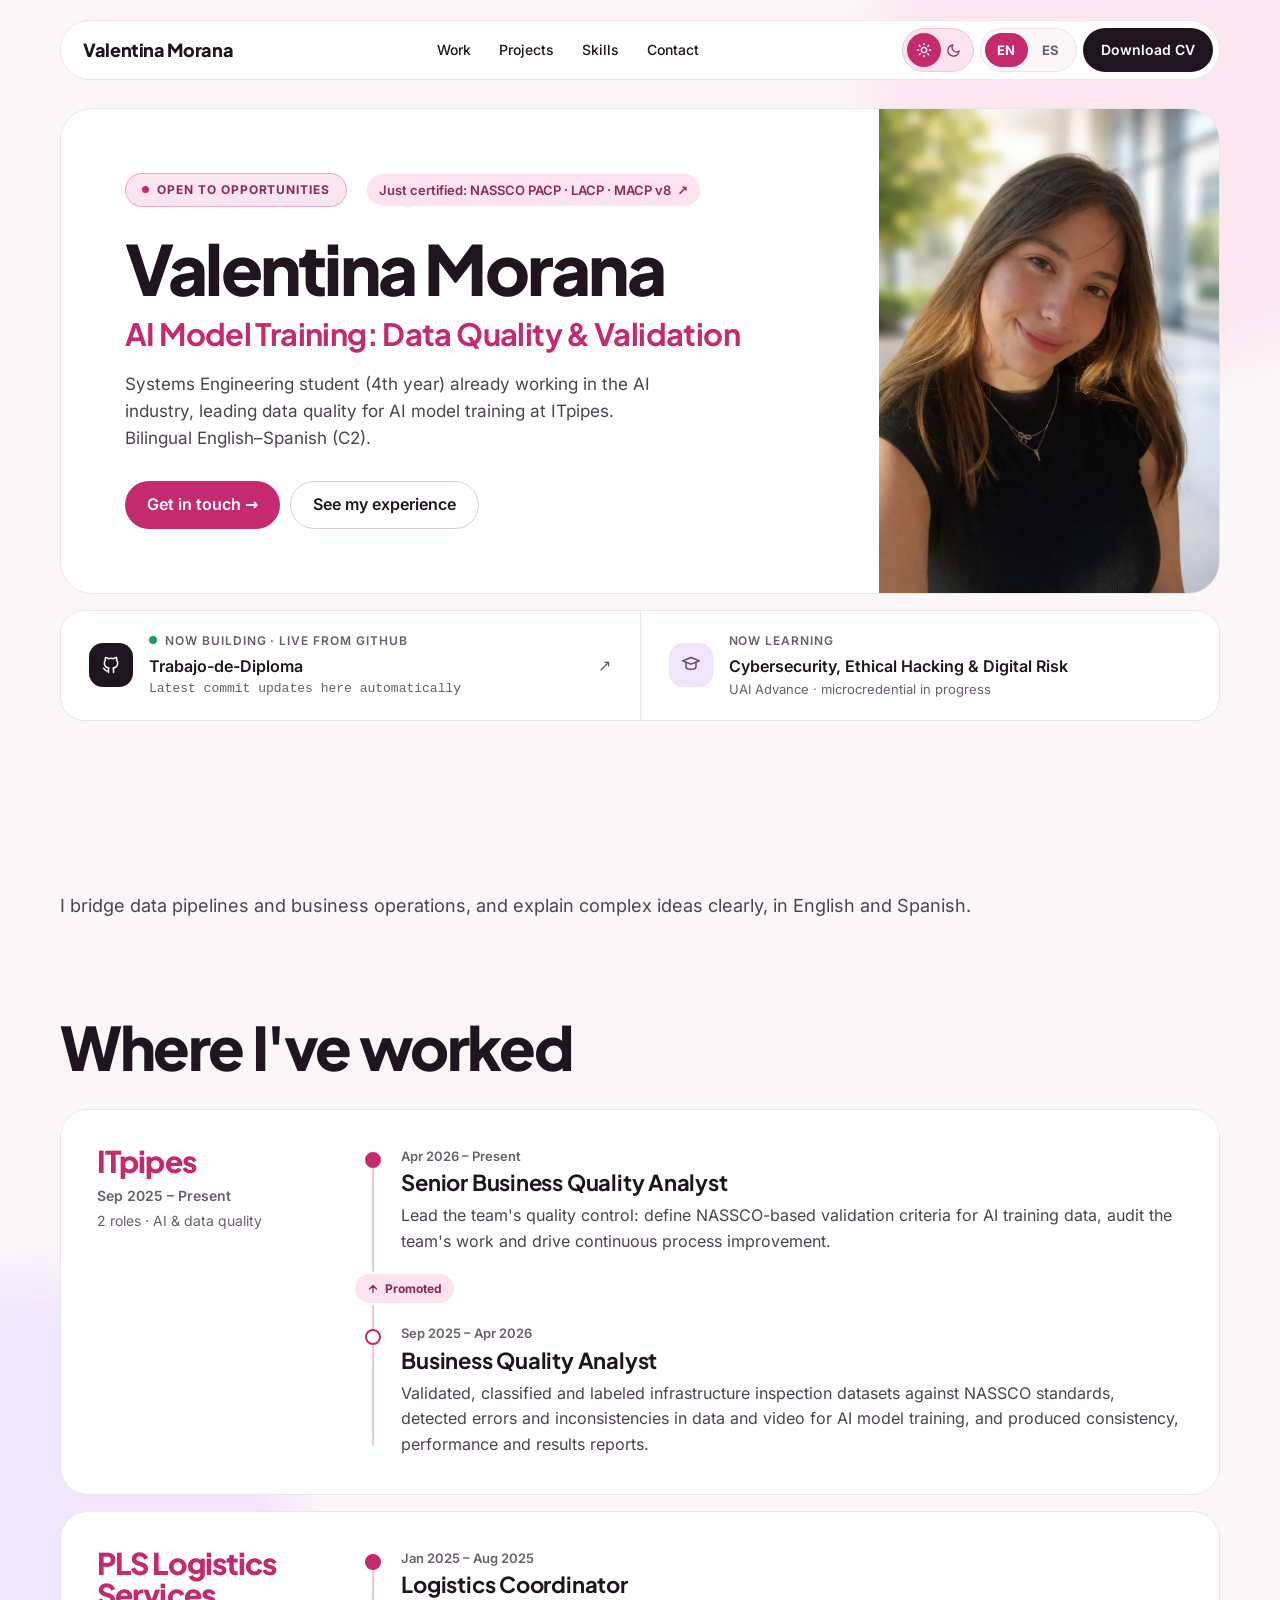
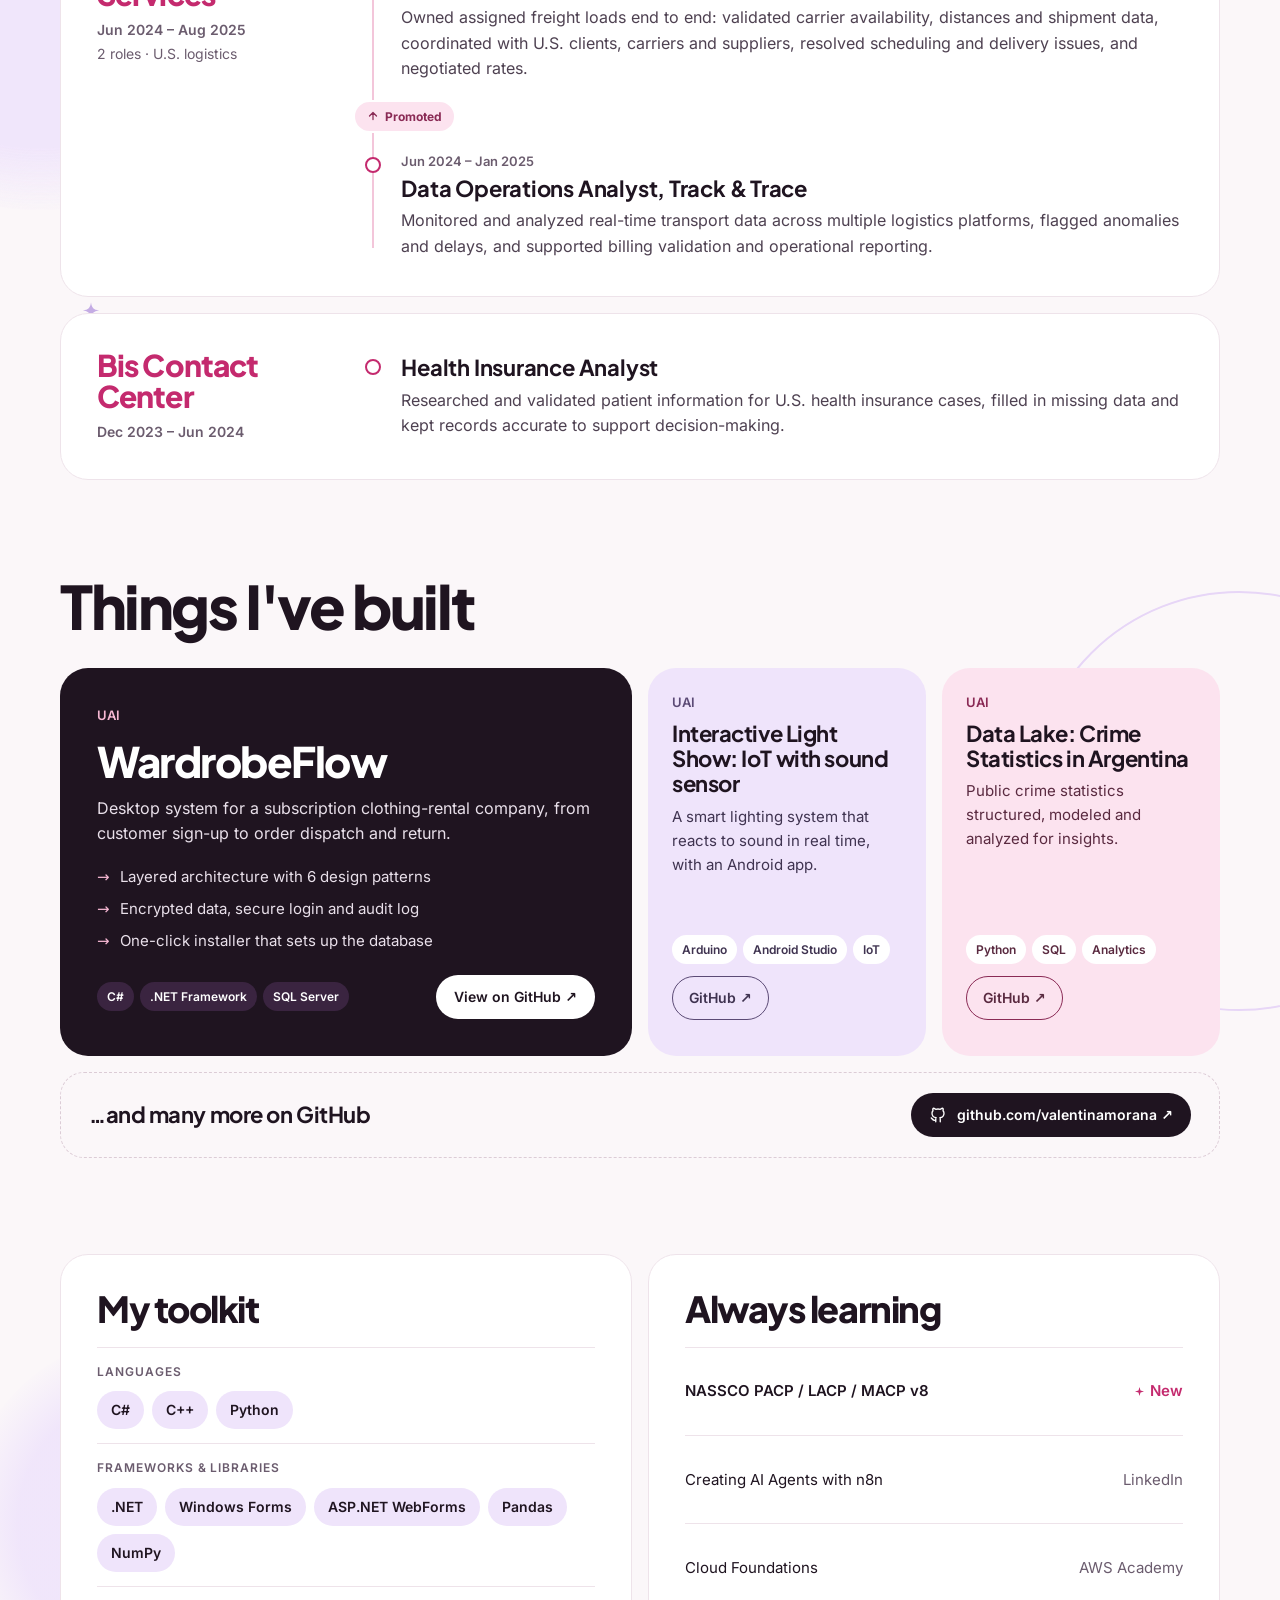
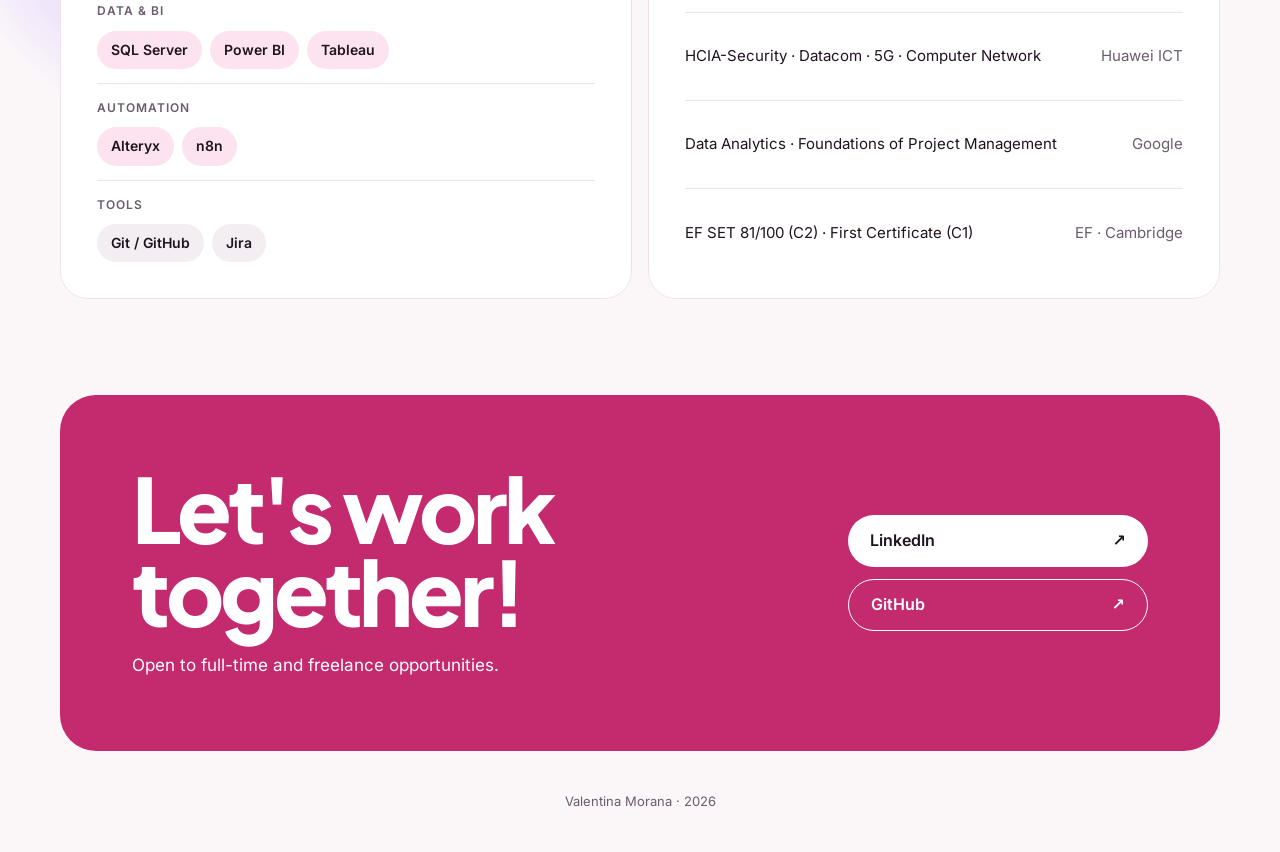
==== commit d5a7c41a: "Actualizar las descripciones de mis puestos de trabajo Nuevos textos para Coordinadora de Logística," ====
--- a/index.html
+++ b/index.html
@@ -3,7 +3,7 @@
 <head>
   <meta charset="UTF-8"/>
   <meta name="viewport" content="width=device-width, initial-scale=1.0"/>
-  <script src="theme-init.js"></script>
+  <script src="js/theme-init.js"></script>
   <title>Valentina Morana</title>
   <meta name="description" content="Valentina Morana · AI Model Training: Data Quality &amp; Validation. Senior Business Quality Analyst at ITpipes and Systems Engineering student."/>
   <link rel="canonical" href="https://www.valentinamorana.com/"/>
@@ -32,7 +32,7 @@
   <link rel="preload" href="fonts/plus-jakarta-sans-latin.woff2" as="font" type="font/woff2" crossorigin/>
   <link rel="preload" href="fonts/inter-latin.woff2" as="font" type="font/woff2" crossorigin/>
   <link rel="preload" as="image" href="images/photo.webp" type="image/webp" fetchpriority="high"/>
-  <link rel="stylesheet" href="style.css"/>
+  <link rel="stylesheet" href="css/style.css"/>
   <script type="application/ld+json">
   {
     "@context": "https://schema.org",
@@ -166,14 +166,14 @@
               <span class="role-dot role-dot-filled" aria-hidden="true"></span>
               <p class="role-dates" data-i18n="d_itp_r1">Apr 2026 – Present</p>
               <h4 class="role-title">Senior Business Quality Analyst</h4>
-              <p class="role-desc" data-i18n="job1_r1_desc">I lead the team's quality control: I define data validation standards and criteria for AI model training under NASSCO, run quality audits and drive continuous process improvement.</p>
+              <p class="role-desc" data-i18n="job1_r1_desc">Lead the team's quality control: define NASSCO-based validation criteria for AI training data, audit the team's work and drive continuous process improvement.</p>
             </div>
             <p class="promoted"><svg width="12" height="12" viewBox="0 0 24 24" fill="none" stroke="currentColor" stroke-width="2.5" stroke-linecap="round" stroke-linejoin="round" aria-hidden="true"><path d="M12 19V5M5 12l7-7 7 7"/></svg><span data-i18n="promoted">Promoted</span></p>
             <div class="role">
               <span class="role-dot" aria-hidden="true"></span>
               <p class="role-dates" data-i18n="d_itp_r2">Sep 2025 – Apr 2026</p>
               <h4 class="role-title">Business Quality Analyst</h4>
-              <p class="role-desc" data-i18n="job1_r2_desc">Validated and classified infrastructure inspections against NASSCO standards, caught errors in datasets and video for AI training, and reported on consistency and performance.</p>
+              <p class="role-desc" data-i18n="job1_r2_desc">Validated, classified and labeled infrastructure inspection datasets against NASSCO standards, detected errors and inconsistencies in data and video for AI model training, and produced consistency, performance and results reports.</p>
             </div>
           </div>
         </article>
@@ -190,14 +190,14 @@
               <span class="role-dot role-dot-filled" aria-hidden="true"></span>
               <p class="role-dates" data-i18n="d_pls_r1">Jan 2025 – Aug 2025</p>
               <h4 class="role-title" data-i18n="job2_r1_title">Logistics Coordinator</h4>
-              <p class="role-desc" data-i18n="job2_r1_desc">Coordinated operations between U.S. clients, carriers and suppliers; negotiated rates and led teams.</p>
+              <p class="role-desc" data-i18n="job2_r1_desc">Owned assigned freight loads end to end: validated carrier availability, distances and shipment data, coordinated with U.S. clients, carriers and suppliers, resolved scheduling and delivery issues, and negotiated rates.</p>
             </div>
             <p class="promoted"><svg width="12" height="12" viewBox="0 0 24 24" fill="none" stroke="currentColor" stroke-width="2.5" stroke-linecap="round" stroke-linejoin="round" aria-hidden="true"><path d="M12 19V5M5 12l7-7 7 7"/></svg><span data-i18n="promoted">Promoted</span></p>
             <div class="role">
               <span class="role-dot" aria-hidden="true"></span>
               <p class="role-dates" data-i18n="d_pls_r2">Jun 2024 – Jan 2025</p>
               <h4 class="role-title" data-i18n="job2_r2_title">Data Operations Analyst, Track &amp; Trace</h4>
-              <p class="role-desc" data-i18n="job2_r2_desc">Monitored and analyzed real-time transport data, flagged anomalies and delays, and supported billing validation.</p>
+              <p class="role-desc" data-i18n="job2_r2_desc">Monitored and analyzed real-time transport data across multiple logistics platforms, flagged anomalies and delays, and supported billing validation and operational reporting.</p>
             </div>
           </div>
         </article>
@@ -209,8 +209,8 @@
           </div>
           <div class="job-roles job-roles-single">
             <span class="role-dot role-dot-single" aria-hidden="true"></span>
-            <h4 class="role-title" data-i18n="job3_title">Bilingual Analyst, US Health Insurance</h4>
-            <p class="role-desc" data-i18n="job3_desc">Managed and analyzed patient records to support decision-making, working entirely in English.</p>
+            <h4 class="role-title" data-i18n="job3_title">Health Insurance Analyst</h4>
+            <p class="role-desc" data-i18n="job3_desc">Researched and validated patient information for U.S. health insurance cases, filled in missing data and kept records accurate to support decision-making.</p>
           </div>
         </article>
       </div>
@@ -311,12 +311,13 @@
     </section>
   </main>
 
+  <a href="#top" class="to-top" aria-label="Back to top" data-i18n-aria="to_top"><svg width="20" height="20" viewBox="0 0 24 24" fill="none" stroke="currentColor" stroke-width="2.5" stroke-linecap="round" stroke-linejoin="round" aria-hidden="true"><path d="M12 19V5M5 12l7-7 7 7"/></svg></a>
+
   <footer class="site-footer">Valentina Morana · <span id="year">2026</span></footer>
 </div>
 
-<script defer src="cursor.js"></script>
-<script defer src="main.js"></script>
-<script defer src="analytics-init.js"></script>
+<script defer src="js/cursor.js"></script>
+<script defer src="js/main.js"></script>
 <script defer src="/_vercel/insights/script.js"></script>
 </body>
 </html>
--- a/css/style.css
+++ b/css/style.css
@@ -0,0 +1,599 @@
+@font-face {
+  font-family: 'Inter';
+  font-style: normal;
+  font-weight: 100 900;
+  font-display: swap;
+  src: url('../fonts/inter-latin.woff2') format('woff2');
+  unicode-range: U+0000-00FF, U+0131, U+0152-0153, U+02BB-02BC, U+02C6, U+02DA, U+02DC, U+0304, U+0308, U+0329, U+2000-206F, U+20AC, U+2122, U+2191, U+2193, U+2212, U+2215, U+FEFF, U+FFFD;
+}
+@font-face {
+  font-family: 'Plus Jakarta Sans';
+  font-style: normal;
+  font-weight: 200 800;
+  font-display: swap;
+  src: url('../fonts/plus-jakarta-sans-latin.woff2') format('woff2');
+  unicode-range: U+0000-00FF, U+0131, U+0152-0153, U+02BB-02BC, U+02C6, U+02DA, U+02DC, U+0304, U+0308, U+0329, U+2000-206F, U+20AC, U+2122, U+2191, U+2193, U+2212, U+2215, U+FEFF, U+FFFD;
+}
+
+:root {
+  --head: 'Plus Jakarta Sans', system-ui, sans-serif;
+  --body-font: 'Inter', system-ui, sans-serif;
+  --bg: #FBF7F9;
+  --surface: #FFFFFF;
+  --ink: #1F1420;
+  --body: #4E4151;
+  --muted: #6B5C6E;
+  --line: #EEE3EA;
+  --accent: #C42A6E;
+  --on-accent: #FFFFFF;
+  --hover: #B0215F;
+  --pink-soft: #FCE3EF;
+  --pink-ink: #8A2A55;
+  --pink-line: #F3C6DA;
+  --lilac: #EFE4FB;
+  --lilac-ink: #5B4A75;
+  --grey-chip: #F2EEF1;
+  --btn-line: #DCCCD6;
+  --photo-bg: #F3E6EE;
+  --live: #1E9E5A;
+  --star-lilac: #B79AE0;
+  --ring: #E7D6F7;
+  --toggle-bg: #FCE3EF;
+  --toggle-line: #F3C6DA;
+  --toggle-icon: #8A2A55;
+  --dark-btn-bg: #1F1420;
+  --dark-btn-ink: #FFFFFF;
+  --feat-bg: #1F1420;
+  --feat-line: transparent;
+  --feat-ink: #FFFFFF;
+  --feat-label: #F6B8D3;
+  --feat-text: #E9E0EA;
+  --feat-chip: #3A2440;
+  --feat-btn-bg: #FFFFFF;
+  --feat-btn-ink: #1F1420;
+  --lilac-card-text: #3F3350;
+  --lilac-card-chip: #FFFFFF;
+  --lilac-card-btn: #5B4A75;
+  --pink-card-text: #5A2A40;
+  --pink-card-chip: #FFFFFF;
+  --contact-ink: #FFFFFF;
+  --contact-solid-bg: #FFFFFF;
+  --contact-solid-ink: #1F1420;
+  --focus: #8A2A55;
+  --nav-shadow: 0 10px 30px rgba(31, 20, 32, 0.10);
+  --shimmer: #FFD1E6;
+  color-scheme: light;
+}
+
+[data-theme="dark"] {
+  --bg: #120C14;
+  --surface: #1C1420;
+  --ink: #F5EDF3;
+  --body: #CDBFD0;
+  --muted: #A897AC;
+  --line: #2E2233;
+  --accent: #F07AB0;
+  --on-accent: #1A0A12;
+  --hover: #F07AB0;
+  --pink-soft: #3A1D2C;
+  --pink-ink: #F6B8D3;
+  --pink-line: #4A2B3D;
+  --lilac: #2A2040;
+  --lilac-ink: #CDB8F0;
+  --grey-chip: #2A2230;
+  --btn-line: #3D2E44;
+  --photo-bg: #2A1E2A;
+  --star-lilac: #8B6FC0;
+  --ring: #3A2D4A;
+  --toggle-bg: #2A1624;
+  --toggle-line: #4A2B3D;
+  --toggle-icon: #E3B8CC;
+  --dark-btn-bg: #F5EDF3;
+  --dark-btn-ink: #120C14;
+  --feat-bg: #2A1630;
+  --feat-line: #4A2B4F;
+  --feat-ink: #FFFFFF;
+  --feat-label: #F6B8D3;
+  --feat-text: #E9E0EA;
+  --feat-chip: #3E2446;
+  --feat-btn-bg: #FFFFFF;
+  --feat-btn-ink: #120C14;
+  --lilac-card-text: #E6DCF7;
+  --lilac-card-chip: #1C1420;
+  --lilac-card-btn: #CDB8F0;
+  --pink-card-text: #F2D3E1;
+  --pink-card-chip: #1C1420;
+  --contact-ink: #1A0A12;
+  --contact-solid-bg: #1A0A12;
+  --contact-solid-ink: #FFFFFF;
+  --focus: #F6B8D3;
+  --nav-shadow: 0 10px 30px rgba(0, 0, 0, 0.45);
+  --shimmer: #FFE3F0;
+  color-scheme: dark;
+}
+
+*, *::before, *::after { box-sizing: border-box; }
+
+html { scroll-behavior: smooth; scroll-padding-top: 112px; }
+.i18n-pending body { visibility: hidden; }
+
+body {
+  margin: 0;
+  background: var(--bg);
+  color: var(--ink);
+  font-family: var(--body-font);
+  font-size: 16px;
+  line-height: 1.6;
+  -webkit-font-smoothing: antialiased;
+  transition: background-color 0.3s ease, color 0.3s ease;
+}
+
+h1, h2, h3, h4, p, ul { margin: 0; }
+img, svg { display: block; }
+a { color: var(--ink); text-decoration: none; }
+a:hover { color: var(--hover); }
+button { font: inherit; color: inherit; }
+
+:focus-visible {
+  outline: 2px solid var(--focus);
+  outline-offset: 3px;
+  border-radius: 8px;
+}
+.btn:focus-visible, .contact-link:focus-visible, .theme-toggle:focus-visible, .lang-opt:focus-visible { border-radius: 999px; }
+
+.skip-link {
+  position: absolute; top: -100px; left: 16px; z-index: 10000;
+  background: var(--accent); color: var(--on-accent); font-weight: 700;
+  padding: 12px 20px; border-radius: 999px;
+  transition: top 0.2s ease;
+}
+.skip-link:focus { top: 16px; color: var(--on-accent); }
+
+.page { position: relative; isolation: isolate; overflow: clip; }
+.wrap { max-width: 1240px; margin: 0 auto; padding-left: clamp(16px, 4vw, 40px); padding-right: clamp(16px, 4vw, 40px); }
+.section { padding-top: 96px; }
+.accent { color: var(--accent); }
+
+.shapes { position: absolute; inset: 0; z-index: -1; pointer-events: none; }
+.shape { position: absolute; will-change: transform; }
+.shape-blob-pink { top: -220px; right: -180px; width: 620px; height: 620px; border-radius: 50%; background: radial-gradient(circle, var(--pink-soft) 0%, var(--pink-soft) 55%, transparent 72%); opacity: 0.85; }
+.shape-ring { top: 260px; right: 380px; width: 120px; height: 120px; border-radius: 50%; border: 2px solid var(--pink-line); }
+.shape-blob-lilac { top: 1250px; left: -240px; width: 560px; height: 560px; border-radius: 50%; background: radial-gradient(circle, var(--lilac) 0%, var(--lilac) 55%, transparent 72%); opacity: 0.9; }
+.shape-star { color: var(--accent); }
+.shape-star-1 { top: 150px; left: 47%; opacity: 0.6; }
+.shape-star-2 { top: 1900px; left: 6%; color: var(--star-lilac); opacity: 0.8; }
+
+.site-header { position: sticky; top: -8px; z-index: 100; padding-top: 20px; padding-bottom: 20px; }
+.site-header .nav-bar { transition: box-shadow 0.25s ease; }
+.site-header.is-stuck .nav-bar { box-shadow: var(--nav-shadow); }
+.nav-bar {
+  display: flex; flex-wrap: wrap; gap: 12px 24px; align-items: center; justify-content: space-between;
+  background: var(--surface); border: 1px solid var(--line); border-radius: 999px;
+  padding: 6px 6px 6px 22px;
+}
+.nav-logo { font-family: var(--head); font-weight: 800; font-size: 18px; letter-spacing: -0.02em; }
+.nav-links { display: flex; flex-wrap: wrap; gap: 0 4px; font-size: 14px; font-weight: 500; }
+.nav-links a { padding: 12px; border-radius: 999px; }
+.nav-links a.is-active { color: var(--accent); }
+.nav-actions { display: flex; gap: 6px; align-items: center; }
+
+.theme-toggle {
+  position: relative; width: 72px; height: 44px; padding: 4px; border-radius: 999px;
+  border: 1px solid var(--toggle-line); background: var(--toggle-bg); cursor: pointer;
+  display: inline-flex; align-items: center; justify-content: space-between;
+}
+.theme-side { width: 34px; display: inline-flex; justify-content: center; color: var(--toggle-icon); }
+.theme-knob {
+  position: absolute; top: 4px; left: 4px; width: 34px; height: 34px; border-radius: 50%;
+  background: var(--accent); color: var(--on-accent);
+  display: inline-flex; align-items: center; justify-content: center;
+  transition: transform 0.3s cubic-bezier(.4, 1.4, .6, 1), background-color 0.3s ease;
+}
+.knob-moon { display: none; }
+[data-theme="dark"] .theme-knob { transform: translateX(28px); }
+[data-theme="dark"] .knob-sun { display: none; }
+[data-theme="dark"] .knob-moon { display: block; }
+
+.lang-switch {
+  display: inline-flex; align-items: center; gap: 2px; height: 44px; padding: 4px;
+  border-radius: 999px; border: 1px solid var(--line); background: var(--bg);
+}
+.lang-opt {
+  height: 34px; min-width: 40px; padding: 0 12px; border: 0; border-radius: 999px;
+  background: transparent; color: var(--muted); font-size: 13px; font-weight: 700; letter-spacing: 0.04em;
+  cursor: pointer; transition: background-color 0.2s ease, color 0.2s ease;
+}
+.lang-opt:hover { color: var(--ink); }
+.lang-opt[aria-pressed="true"] { background: var(--accent); color: var(--on-accent); cursor: default; }
+
+.btn {
+  height: 44px; padding: 0 18px; border-radius: 999px; font-size: 14px; font-weight: 600;
+  display: inline-flex; align-items: center; justify-content: center; gap: 10px; white-space: nowrap;
+  transition: transform 0.2s ease, background-color 0.2s ease, border-color 0.2s ease, color 0.2s ease;
+}
+.btn:hover { transform: translateY(-2px); }
+.btn-lg { height: 48px; padding: 0 22px; font-size: 16px; }
+.btn-dark { background: var(--dark-btn-bg); color: var(--dark-btn-ink); }
+.btn-dark:hover { color: var(--dark-btn-ink); }
+.btn-accent { background: var(--accent); color: var(--on-accent); }
+.btn-accent:hover { color: var(--on-accent); }
+.btn-outline { border: 1px solid var(--btn-line); color: var(--ink); }
+.btn-outline:hover { border-color: var(--accent); color: var(--accent); }
+.btn-light { background: var(--feat-btn-bg); color: var(--feat-btn-ink); }
+.btn-light:hover { color: var(--feat-btn-ink); }
+.btn-ghost { border: 1px solid var(--lilac-card-btn); color: var(--lilac-card-text); align-self: flex-start; margin-top: 4px; padding: 0 16px; }
+.btn-ghost:hover { color: var(--lilac-card-text); }
+.btn-ghost-pink { border-color: var(--pink-ink); color: var(--pink-card-text); }
+.btn-ghost-pink:hover { color: var(--pink-card-text); }
+.btn-row { display: flex; flex-wrap: wrap; gap: 10px; }
+
+.hero-section { padding-top: 8px; }
+.hero-card {
+  background: var(--surface); border: 1px solid var(--line); border-radius: 32px;
+  overflow: hidden; display: flex; flex-wrap: wrap;
+}
+.hero-text {
+  flex: 999 1 480px; min-width: 0; padding: clamp(28px, 5vw, 72px);
+  display: flex; flex-direction: column; justify-content: center; gap: 28px;
+}
+.hero-meta { display: flex; flex-wrap: wrap; align-items: center; gap: 10px 20px; }
+.hero-badge {
+  display: inline-flex; align-items: center; gap: 8px; width: fit-content;
+  background: color-mix(in srgb, var(--accent) 12%, transparent);
+  border: 1px solid color-mix(in srgb, var(--accent) 30%, transparent);
+  color: var(--pink-ink); font-size: 12px; font-weight: 700;
+  letter-spacing: 0.08em; text-transform: uppercase;
+  padding: 6px 16px; border-radius: 999px;
+}
+.badge-dot { width: 7px; height: 7px; border-radius: 50%; background: var(--accent); animation: badgePulse 2s infinite; }
+@keyframes badgePulse { 0%, 100% { opacity: 1; } 50% { opacity: 0.3; } }
+.pill {
+  display: inline-flex; align-items: center; gap: 6px; font-size: 13px; font-weight: 600;
+  padding: 6px 12px; border-radius: 999px;
+}
+.pill-pink { background: var(--pink-soft); color: var(--pink-ink); }
+.pill-pink:hover { color: var(--pink-ink); background: var(--pink-line); }
+.hero-name {
+  font-family: var(--head); font-weight: 800; font-size: clamp(44px, 5.4vw, 76px);
+  line-height: 0.95; letter-spacing: -0.04em;
+}
+.hero-role {
+  margin-top: 16px; font-family: var(--head); font-weight: 700;
+  font-size: clamp(22px, 2.4vw, 32px); color: var(--accent); letter-spacing: -0.02em; line-height: 1.2;
+}
+.hero-sub { margin-top: 18px; max-width: 540px; font-size: 17px; color: var(--body); }
+html[lang="es"] .hero-sub { max-width: 580px; }
+
+.hero-photo {
+  flex: 1 1 340px; min-height: 420px; position: relative; background: var(--photo-bg);
+  border: 0; padding: 0; margin: 0; cursor: pointer; overflow: hidden;
+}
+.hero-photo img {
+  position: absolute; inset: 0; width: 100%; height: 100%;
+  object-fit: cover; object-position: center top;
+  transition: transform 0.6s ease;
+}
+.hero-photo:hover img { transform: scale(1.03); }
+.hero-photo:focus-visible { outline-offset: -4px; border-radius: 0; }
+.photo-fallback {
+  position: absolute; inset: 0; display: flex; align-items: center; justify-content: center;
+  font-family: var(--head); font-weight: 800; font-size: 72px; color: var(--accent);
+}
+
+.now-strip {
+  margin-top: 16px; border: 1px solid var(--line); border-radius: 24px; overflow: hidden;
+  display: grid; grid-template-columns: repeat(auto-fit, minmax(300px, 1fr)); gap: 1px; background: var(--line);
+}
+.now-item { background: var(--surface); padding: 20px 28px; display: flex; gap: 16px; align-items: center; min-width: 0; }
+a.now-item:hover { color: var(--ink); }
+a.now-item:hover .now-arrow { color: var(--accent); transform: translate(2px, -2px); }
+.now-icon {
+  flex: none; width: 44px; height: 44px; border-radius: 14px;
+  display: inline-flex; align-items: center; justify-content: center;
+}
+.now-icon-dark { background: var(--dark-btn-bg); color: var(--dark-btn-ink); }
+.now-icon-lilac { background: var(--lilac); color: var(--lilac-ink); }
+.now-body { min-width: 0; flex: 1; }
+.now-label {
+  display: flex; align-items: center; gap: 8px; font-size: 12px; font-weight: 600;
+  text-transform: uppercase; letter-spacing: 0.08em; color: var(--muted);
+}
+.live-dot { flex: none; width: 8px; height: 8px; border-radius: 50%; background: var(--live); animation: livePulse 2s infinite; }
+@keyframes livePulse {
+  0%, 100% { box-shadow: 0 0 0 0 rgba(30, 158, 90, 0.45); }
+  50% { box-shadow: 0 0 0 6px rgba(30, 158, 90, 0); }
+}
+.now-title { display: block; margin-top: 4px; font-weight: 600; overflow: hidden; text-overflow: ellipsis; white-space: nowrap; }
+.now-detail { display: block; font-size: 13px; color: var(--muted); overflow: hidden; text-overflow: ellipsis; white-space: nowrap; }
+.now-mono { font-family: ui-monospace, SFMono-Regular, Menlo, Consolas, monospace; }
+.now-commit-row { display: flex; gap: 6px; min-width: 0; }
+.now-msg { min-width: 0; overflow: hidden; text-overflow: ellipsis; white-space: nowrap; }
+.now-ago { flex: none; white-space: nowrap; }
+.now-ago:not(:empty)::before { content: "· "; }
+.now-arrow { color: var(--muted); transition: transform 0.2s ease, color 0.2s ease; }
+
+.about-title {
+  font-family: var(--head); font-weight: 800; font-size: clamp(32px, 4.4vw, 52px);
+  line-height: 1.05; letter-spacing: -0.035em;
+}
+.about-text { margin-top: 20px; font-size: 18px; color: var(--body); }
+
+.section-title {
+  margin-bottom: 32px; font-family: var(--head); font-weight: 800;
+  font-size: clamp(36px, 5vw, 60px); line-height: 1; letter-spacing: -0.04em;
+}
+
+.card { background: var(--surface); border: 1px solid var(--line); border-radius: 28px; }
+.card-pad { padding: clamp(24px, 3vw, 36px); }
+
+.work-list { display: flex; flex-direction: column; gap: 16px; }
+.job { padding: clamp(24px, 3vw, 36px); display: flex; flex-wrap: wrap; gap: 24px 48px; }
+.job-head { flex: 1 1 220px; }
+.job-company {
+  font-family: var(--head); font-weight: 800; font-size: 30px; line-height: 1.05;
+  letter-spacing: -0.03em; color: var(--accent);
+}
+.job-dates { margin-top: 8px; font-size: 14px; font-weight: 600; color: var(--muted); }
+.job-meta { margin-top: 2px; font-size: 14px; color: var(--muted); }
+.job-roles { flex: 999 1 460px; min-width: 0; position: relative; padding-left: 36px; }
+.job-line { position: absolute; left: 7px; top: 12px; bottom: 12px; width: 2px; background: var(--pink-line); }
+.role { position: relative; }
+.role-dot {
+  position: absolute; left: -36px; top: 6px; width: 16px; height: 16px; border-radius: 50%;
+  background: var(--surface); border: 2px solid var(--accent);
+}
+.role-dot-filled { background: var(--accent); }
+.role-dot-single { left: 0; }
+.role-dates { font-size: 13px; font-weight: 600; color: var(--muted); }
+.role-title { margin-top: 2px; font-family: var(--head); font-weight: 700; font-size: 22px; letter-spacing: -0.01em; line-height: 1.3; }
+.job-roles-single { align-self: center; }
+.job-roles-single .role-title { margin-top: 0; }
+.role-desc { margin-top: 6px; color: var(--body); }
+.promoted {
+  position: relative; margin: 18px 0 18px -48px; display: inline-flex; align-items: center; gap: 6px;
+  font-size: 12px; font-weight: 700; background: var(--pink-soft); color: var(--pink-ink);
+  padding: 5px 12px; border-radius: 999px; border: 2px solid var(--surface);
+  transition: transform 0.25s ease, box-shadow 0.25s ease;
+}
+.promoted svg { animation: promoRise 3.2s ease-in-out infinite; }
+.promoted:hover { transform: translateY(-2px); box-shadow: 0 6px 14px -8px color-mix(in srgb, var(--accent) 50%, transparent); }
+@keyframes promoRise {
+  0%, 55%, 100% { transform: translateY(0); opacity: 1; }
+  70% { transform: translateY(-5px); opacity: 0; }
+  71% { transform: translateY(5px); opacity: 0; }
+  85% { transform: translateY(0); opacity: 1; }
+}
+
+.bn-grid { position: relative; display: grid; grid-template-columns: repeat(4, minmax(0, 1fr)); gap: 16px; }
+.bn-s2 { grid-column: span 2; }
+
+.project { border-radius: 28px; padding: 24px; display: flex; flex-direction: column; gap: 8px; transition: transform 0.25s ease; }
+.project:hover { transform: translateY(-4px); }
+.project-tag { font-size: 13px; font-weight: 600; }
+.project-title { font-family: var(--head); font-weight: 700; font-size: 22px; line-height: 1.15; letter-spacing: -0.02em; }
+.project-desc { font-size: 15px; }
+.chips { display: flex; flex-wrap: wrap; gap: 6px; font-size: 12px; font-weight: 600; }
+.chips span { padding: 5px 10px; border-radius: 999px; }
+.chips-push { margin-top: auto; padding-top: 12px; }
+
+.project-lilac, .project-pink { padding-bottom: clamp(24px, 3vw, 36px); }
+.project-featured {
+  background: var(--feat-bg); color: var(--feat-ink); border: 1px solid var(--feat-line);
+  padding: clamp(24px, 3vw, 36px); gap: 14px;
+}
+.project-featured .project-tag { color: var(--feat-label); }
+.project-title-lg { font-family: var(--head); font-weight: 800; font-size: clamp(30px, 3.4vw, 42px); line-height: 1; letter-spacing: -0.035em; }
+.project-featured .project-desc { font-size: 16px; color: var(--feat-text); max-width: 560px; }
+.project-points { list-style: none; margin-top: 4px; padding: 0; display: flex; flex-direction: column; gap: 8px; font-size: 15px; color: var(--feat-text); }
+.project-points li { display: flex; gap: 10px; }
+.project-points li > span:first-child { color: var(--feat-label); }
+.project-foot { margin-top: auto; padding-top: 8px; display: flex; flex-wrap: wrap; justify-content: space-between; align-items: center; gap: 12px; }
+.project-featured .chips span { background: var(--feat-chip); }
+
+.project-lilac { background: var(--lilac); }
+.project-lilac .project-tag { color: var(--lilac-ink); }
+.project-lilac .project-desc, .project-lilac .chips { color: var(--lilac-card-text); }
+.project-lilac .chips span { background: var(--lilac-card-chip); }
+
+.project-pink { background: var(--pink-soft); }
+.project-pink .project-tag { color: var(--pink-ink); }
+.project-pink .project-desc, .project-pink .chips { color: var(--pink-card-text); }
+.project-pink .chips span { background: var(--pink-card-chip); }
+
+.shape-ring-projects {
+  position: absolute; z-index: -1; top: -77px; right: -229px; width: 420px; height: 420px;
+  border-radius: 50%; border: 2px solid var(--ring); pointer-events: none;
+}
+
+.more-github {
+  margin-top: 16px; border: 1.5px dashed var(--btn-line); border-radius: 24px; padding: 20px 28px;
+  display: flex; flex-wrap: wrap; justify-content: space-between; align-items: center; gap: 12px;
+  transition: border-color 0.2s ease;
+}
+.more-github:hover { border-color: var(--accent); color: var(--ink); }
+.more-github:hover .btn { transform: translateY(-2px); }
+.more-title { font-family: var(--head); font-weight: 700; font-size: 22px; letter-spacing: -0.02em; }
+
+.card-title { margin-bottom: 20px; font-family: var(--head); font-weight: 800; font-size: 36px; line-height: 1; letter-spacing: -0.04em; }
+.toolkit { position: relative; }
+.shape-blob-skills {
+  position: absolute; z-index: -1; left: -99px; top: 79px; width: 380px; height: 380px; border-radius: 50%;
+  background: radial-gradient(circle, var(--lilac) 0%, var(--lilac) 50%, transparent 72%); opacity: 0.9; pointer-events: none;
+}
+.skill-group { padding: 14px 0; border-top: 1px solid var(--line); }
+.skill-group-last { padding-bottom: 0; }
+.skill-label { margin-bottom: 10px; font-size: 12px; font-weight: 600; text-transform: uppercase; letter-spacing: 0.08em; color: var(--muted); }
+.chips-lg { gap: 8px; font-size: 14px; }
+.chips-lg span {
+  padding: 8px 14px; display: inline-block; cursor: default;
+  transform: translate(var(--mx, 0px), calc(var(--my, 0px) + var(--lift, 0px))) scale(var(--grow, 1));
+  transition: transform 0.25s cubic-bezier(.3, 1.6, .5, 1), box-shadow 0.25s ease;
+}
+.chips-lg span:hover { --lift: -3px; --grow: 1.06; box-shadow: 0 6px 16px -6px color-mix(in srgb, var(--accent) 45%, transparent); }
+.chips-lilac span { background: var(--lilac); }
+.chips-pink span { background: var(--pink-soft); }
+.chips-grey span { background: var(--grey-chip); }
+
+.certs { display: flex; flex-direction: column; }
+.cert-list { list-style: none; padding: 0; font-size: 15px; flex: 1; display: flex; flex-direction: column; border-top: 1px solid var(--line); }
+.cert-list li {
+  flex: 1; display: flex; justify-content: space-between; align-items: center; gap: 16px;
+  padding: 14px 0; border-bottom: 1px solid var(--line);
+}
+.cert-list li:last-child { border-bottom: 0; padding-bottom: 0; }
+.cert-strong { font-weight: 600; }
+.cert-new { color: var(--accent); font-weight: 600; white-space: nowrap; }
+.cert-issuer { color: var(--muted); white-space: nowrap; text-align: right; }
+.cert-list li { position: relative; transition: padding-left 0.3s cubic-bezier(.3, 1.4, .5, 1); }
+.cert-list li::before {
+  content: ""; position: absolute; left: 0; top: 50%; width: 11px; height: 11px; margin-top: -5.5px;
+  background: var(--accent);
+  clip-path: polygon(50% 0, 61% 39%, 100% 50%, 61% 61%, 50% 100%, 39% 61%, 0 50%, 39% 39%);
+  transform: scale(0) rotate(-90deg); transition: transform 0.35s cubic-bezier(.3, 1.6, .5, 1);
+}
+.cert-list li:last-child::before { margin-top: 1.5px; }
+.cert-issuer, .cert-new { transition: color 0.2s ease, transform 0.3s ease; }
+@media (hover: hover) and (pointer: fine) {
+  .cert-list li:hover { padding-left: 20px; }
+  .cert-list li:hover::before { transform: scale(1) rotate(0deg); }
+  .cert-list li:hover .cert-issuer { color: var(--accent); }
+}
+.cert-new { display: inline-flex; align-items: center; gap: 6px; }
+.cert-new::before {
+  content: ""; width: 9px; height: 9px; background: currentColor;
+  clip-path: polygon(50% 0, 61% 39%, 100% 50%, 61% 61%, 50% 100%, 39% 61%, 0 50%, 39% 39%);
+  animation: twinkle 2.4s ease-in-out infinite;
+}
+@keyframes twinkle {
+  0%, 100% { transform: scale(0.6) rotate(0deg); opacity: 0.5; }
+  50% { transform: scale(1.15) rotate(45deg); opacity: 1; }
+}
+
+.contact-section { padding-bottom: 40px; }
+.contact-card {
+  background: var(--accent); color: var(--contact-ink); border-radius: 36px; padding: clamp(32px, 6vw, 72px);
+  display: flex; flex-wrap: wrap; gap: 32px 56px; align-items: center; justify-content: space-between;
+}
+.contact-text { flex: 999 1 420px; min-width: 0; }
+.contact-title { font-family: var(--head); font-weight: 800; font-size: clamp(44px, 7vw, 96px); line-height: 0.92; letter-spacing: -0.045em; }
+.contact-title {
+  background: linear-gradient(100deg, var(--contact-ink) 0%, var(--contact-ink) 44%, var(--shimmer) 50%, var(--contact-ink) 56%, var(--contact-ink) 100%);
+  background-size: 300% 100%; background-position: 100% 0;
+  -webkit-background-clip: text; background-clip: text; -webkit-text-fill-color: transparent;
+  animation: titleShimmer 5s ease-in-out 1s infinite;
+  padding: 0.06em 0 0.18em; margin: -0.06em 0 -0.18em;
+}
+@keyframes titleShimmer {
+  0% { background-position: 100% 0; }
+  45%, 100% { background-position: 0% 0; }
+}
+.contact-sub { margin-top: 20px; max-width: 480px; font-size: 17px; }
+.contact-links { flex: 0 1 300px; display: flex; flex-direction: column; gap: 12px; }
+.contact-link {
+  height: 52px; padding: 0 22px; border-radius: 999px; font-weight: 600;
+  display: flex; align-items: center; justify-content: space-between; gap: 12px;
+  transition: transform 0.2s ease;
+}
+.contact-link:hover { transform: translateX(4px); }
+.contact-link-solid { background: var(--contact-solid-bg); color: var(--contact-solid-ink); }
+.contact-link-solid:hover { color: var(--contact-solid-ink); }
+.contact-link-outline { border: 1px solid var(--contact-ink); color: var(--contact-ink); }
+.contact-link-outline:hover { color: var(--contact-ink); }
+
+.site-footer { padding: 0 16px 40px; text-align: center; font-size: 13px; color: var(--muted); }
+.to-top {
+  position: fixed; right: clamp(16px, 3vw, 32px); bottom: clamp(16px, 3vw, 32px); z-index: 90;
+  width: 48px; height: 48px; border-radius: 50%; display: grid; place-items: center;
+  background: var(--surface); color: var(--accent); border: 1px solid var(--line);
+  box-shadow: 0 10px 24px -12px color-mix(in srgb, var(--accent) 55%, transparent);
+  opacity: 0; visibility: hidden; transform: translateY(12px) scale(0.9);
+  transition: opacity 0.3s ease, transform 0.3s ease, visibility 0.3s, box-shadow 0.25s ease;
+}
+.to-top.is-shown { opacity: 1; visibility: visible; transform: none; }
+.to-top.is-shown:hover { transform: translateY(-3px); color: var(--accent); box-shadow: 0 14px 28px -12px color-mix(in srgb, var(--accent) 70%, transparent); }
+.to-top:hover svg { animation: promoRise 1.2s ease-in-out infinite; }
+
+.js .reveal { opacity: 0; transform: translateY(28px); transition: opacity 0.7s ease, transform 0.7s cubic-bezier(.2, .7, .2, 1); }
+.js .reveal.is-visible, .reveal-off .reveal { opacity: 1; transform: none; }
+
+.has-custom-cursor, .has-custom-cursor * { cursor: none !important; }
+.cursor-sparkle {
+  display: none; position: fixed; top: 0; left: 0; z-index: 9999; pointer-events: none;
+  width: 22px; height: 22px; margin: -11px 0 0 -11px; color: var(--accent);
+  transition: opacity 0.2s ease;
+}
+.cursor-sparkle svg { transition: transform 0.25s cubic-bezier(.4, 1.6, .6, 1); filter: drop-shadow(0 0 1px var(--halo, var(--bg))) drop-shadow(0 0 1px var(--halo, var(--bg))); }
+.has-custom-cursor .cursor-sparkle { display: block; }
+.cursor-hidden .cursor-sparkle { opacity: 0; }
+.cursor-on-accent .cursor-sparkle { color: var(--contact-ink); --halo: var(--accent); }
+.cursor-hover .cursor-sparkle svg { transform: scale(1.5) rotate(45deg); }
+.cursor-press .cursor-sparkle svg { transform: scale(0.75); }
+.sparkle-trail {
+  position: fixed; top: 0; left: 0; z-index: 9998; pointer-events: none;
+  background: currentColor;
+  clip-path: polygon(50% 0, 61% 39%, 100% 50%, 61% 61%, 50% 100%, 39% 61%, 0 50%, 39% 39%);
+  animation: sparkleFade 0.42s ease-out forwards;
+}
+@keyframes sparkleFade {
+  0% { opacity: 0.9; transform: translate(var(--x), var(--y)) translate(-50%, -50%) scale(1) rotate(0deg); }
+  100% { opacity: 0; transform: translate(var(--x), var(--y)) translate(-50%, -50%) scale(0.2) rotate(90deg); }
+}
+
+.heart-rain { position: fixed; top: -40px; pointer-events: none; z-index: 9999; animation: heartFall linear forwards; }
+.heart-rain svg { display: block; width: 100%; height: 100%; }
+@keyframes heartFall {
+  0% { transform: translateY(0) rotate(-10deg) scale(0); opacity: 1; }
+  10% { transform: translateY(-20px) scale(1); }
+  100% { transform: translateY(108vh) rotate(20deg) scale(0.6); opacity: 0; }
+}
+
+.error-page {
+  min-height: calc(100vh - 200px); max-width: 700px; margin: 0 auto; padding: 80px 24px;
+  display: flex; flex-direction: column; align-items: center; justify-content: center; text-align: center; gap: 20px;
+}
+.error-code { font-family: var(--head); font-size: clamp(88px, 16vw, 140px); font-weight: 800; line-height: 1; letter-spacing: -0.05em; color: var(--accent); }
+.error-title { font-family: var(--head); font-size: clamp(28px, 4vw, 40px); font-weight: 800; letter-spacing: -0.03em; }
+.error-desc { font-size: 17px; color: var(--body); max-width: 420px; }
+
+@media (max-width: 1000px) {
+  .bn-grid { grid-template-columns: repeat(2, minmax(0, 1fr)); }
+}
+
+@media (max-width: 760px) {
+  html { scroll-padding-top: 150px; }
+  .nav-bar { border-radius: 28px; padding: 10px 10px 10px 18px; }
+  .nav-links { order: 3; width: 100%; justify-content: space-between; border-top: 1px solid var(--line); padding-top: 4px; }
+  .nav-links a { padding: 10px 8px; }
+  .section { padding-top: 72px; }
+  .hero-photo { min-height: 360px; }
+  .shape-ring-projects { display: none; }
+}
+
+@media (max-width: 640px) {
+  .bn-grid { grid-template-columns: minmax(0, 1fr); }
+  .bn-s2 { grid-column: auto; }
+  .now-item { padding: 18px 20px; }
+  .promoted { margin-left: -48px; }
+  .cert-list li { flex-wrap: wrap; gap: 4px 16px; }
+}
+
+@media (max-width: 420px) {
+  .site-header.is-stuck .nav-logo { display: none; }
+  .nav-bar { padding-left: 14px; }
+  .nav-logo { font-size: 16px; }
+  .nav-links { font-size: 13px; }
+  .nav-links a { padding: 10px 4px; }
+  .nav-actions { width: 100%; justify-content: space-between; }
+  .nav-actions .btn { padding: 0 14px; }
+}
+
+@media (prefers-reduced-motion: reduce) {
+  html { scroll-behavior: auto; }
+  *, *::before, *::after {
+    animation-duration: 0.001ms !important;
+    animation-iteration-count: 1 !important;
+    transition-duration: 0.001ms !important;
+  }
+  .reveal { opacity: 1; transform: none; }
+  .live-dot { animation: none; }
+}
